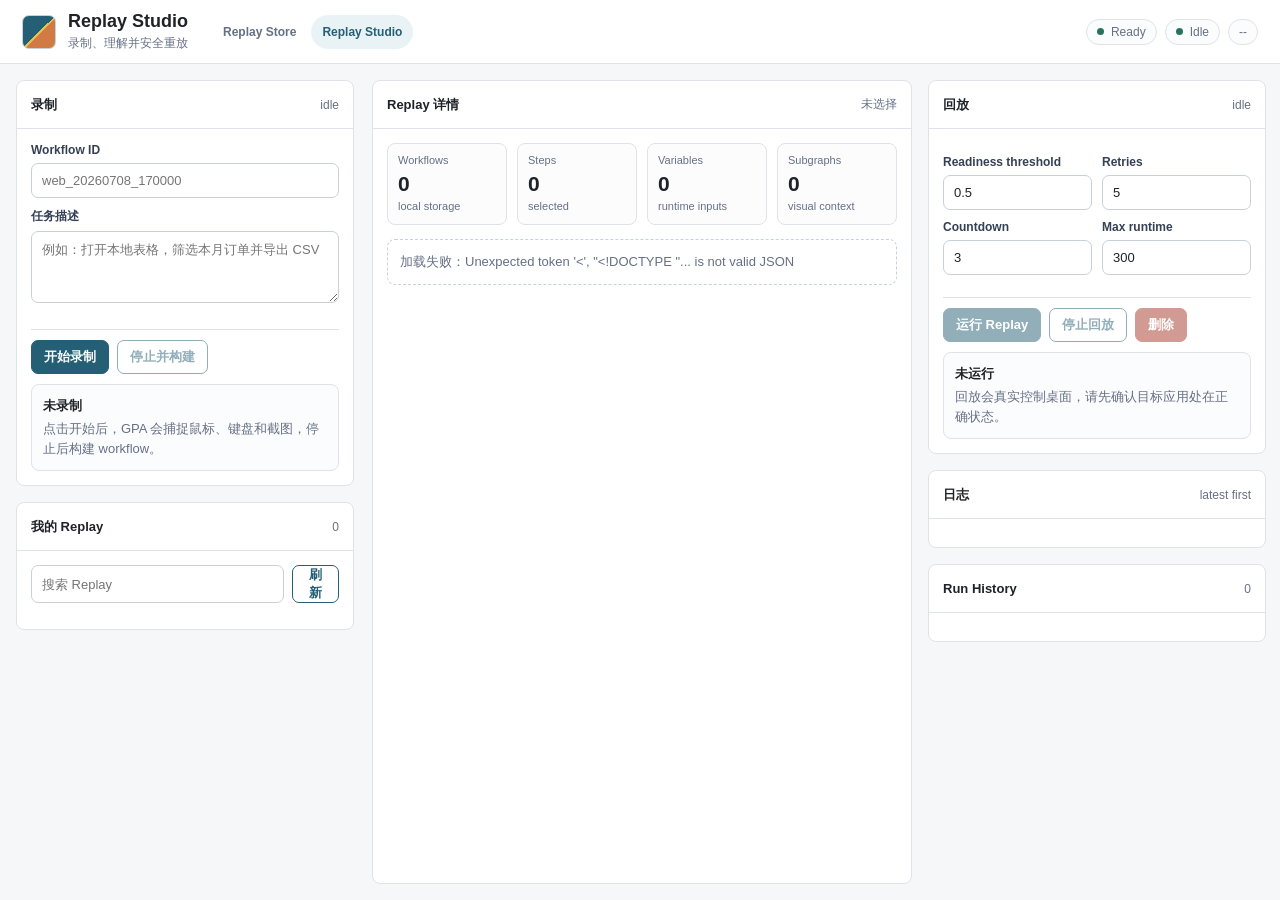
==== demo_web/index.html @ 22084530 "Build Replay Store platform" ====
<!DOCTYPE html>
<html lang="zh-CN">
<head>
<meta charset="UTF-8">
<meta name="viewport" content="width=device-width, initial-scale=1.0">
<title>GPA Console</title>
<style>
  :root {
    --bg: #f6f7f9;
    --panel: #fff;
    --line: #dfe3e8;
    --line-strong: #c8d0d9;
    --text: #1f2328;
    --muted: #667085;
    --accent: #255f75;
    --accent-soft: #e9f3f6;
    --green: #27745a;
    --orange: #a65f1a;
    --red: #a53a2a;
  }
  * { box-sizing: border-box; }
  body {
    margin: 0;
    height: 100vh;
    overflow: hidden;
    color: var(--text);
    background: var(--bg);
    font-family: -apple-system, BlinkMacSystemFont, "Segoe UI", sans-serif;
  }
  header {
    height: 64px;
    display: flex;
    align-items: center;
    justify-content: space-between;
    padding: 0 22px;
    background: var(--panel);
    border-bottom: 1px solid var(--line);
  }
  .header-left { display: flex; align-items: center; gap: 24px; min-width: 0; }
  .brand { display: flex; align-items: center; gap: 12px; min-width: 0; color: inherit; text-decoration: none; }
  .mark {
    width: 34px;
    height: 34px;
    border: 1px solid var(--line-strong);
    border-radius: 7px;
    background:
      linear-gradient(135deg, var(--accent) 0 50%, transparent 50%),
      linear-gradient(135deg, transparent 54%, #d17a44 54%),
      #e8c14c;
    flex: 0 0 auto;
  }
  h1 { margin: 0; font-size: 18px; line-height: 1.2; }
  .sub { margin-top: 2px; color: var(--muted); font-size: 12px; }
  .topbar { display: flex; align-items: center; gap: 8px; color: var(--muted); font-size: 12px; }
  .product-nav { display: flex; align-items: center; gap: 4px; }
  .product-nav a {
    min-height: 34px;
    display: inline-flex;
    align-items: center;
    padding: 0 11px;
    border-radius: 999px;
    color: var(--muted);
    text-decoration: none;
    font-size: 12px;
    font-weight: 800;
  }
  .product-nav a.active { color: var(--accent); background: var(--accent-soft); }
  .product-nav a:hover { color: var(--text); }
  .chip {
    display: inline-flex;
    align-items: center;
    height: 26px;
    padding: 0 10px;
    border: 1px solid var(--line);
    border-radius: 999px;
    background: #fbfcfd;
    white-space: nowrap;
  }
  .dot { width: 7px; height: 7px; border-radius: 99px; margin-right: 7px; background: var(--green); }
  .dot.recording { background: var(--red); }
  .dot.running { background: var(--orange); }

  main {
    display: grid;
    grid-template-columns: 340px minmax(540px, 1fr) 340px;
    gap: 16px;
    padding: 16px;
    height: calc(100vh - 64px);
    overflow: hidden;
    min-height: 0;
    align-items: stretch;
  }
  .panel {
    min-width: 0;
    min-height: 0;
    overflow: visible;
    background: var(--panel);
    border: 1px solid var(--line);
    border-radius: 8px;
  }
  .panel > .body {
    min-height: 0;
  }
  .detail-panel {
    display: flex;
    flex-direction: column;
    min-height: 0;
    overflow: hidden;
  }
  .detail-panel > .body {
    min-height: 0;
    overflow: auto;
    padding-bottom: 28px;
  }
  .panel-head {
    height: 48px;
    display: flex;
    align-items: center;
    justify-content: space-between;
    padding: 0 14px;
    border-bottom: 1px solid var(--line);
  }
  .panel-title { font-size: 13px; font-weight: 800; }
  .hint { color: var(--muted); font-size: 12px; }
  .body { padding: 14px; }
  .stack {
    display: flex;
    flex-direction: column;
    gap: 16px;
    height: 100%;
    min-height: 0;
    overflow: auto;
    padding-right: 2px;
    padding-bottom: 16px;
  }
  .stack > .panel {
    flex: 0 0 auto;
  }

  .metrics {
    display: grid;
    grid-template-columns: repeat(4, minmax(0, 1fr));
    gap: 10px;
    margin-bottom: 14px;
  }
  .metric {
    border: 1px solid var(--line);
    border-radius: 8px;
    background: #fcfcfd;
    padding: 10px;
    min-height: 74px;
  }
  .metric span { display: block; color: var(--muted); font-size: 11px; margin-bottom: 6px; }
  .metric strong { display: block; font-size: 21px; }
  .metric small { color: var(--muted); font-size: 11px; }

  .toolbar { display: flex; gap: 8px; margin-bottom: 12px; }
  input, textarea, select {
    width: 100%;
    border: 1px solid var(--line-strong);
    border-radius: 7px;
    padding: 9px 10px;
    color: var(--text);
    background: #fff;
    font: inherit;
    font-size: 13px;
    outline: none;
  }
  textarea { min-height: 72px; resize: vertical; line-height: 1.45; }
  input:focus, textarea:focus, select:focus { border-color: var(--accent); box-shadow: 0 0 0 3px rgba(37, 95, 117, .12); }
  label { display: block; margin: 0 0 6px; color: #344054; font-size: 12px; font-weight: 750; }
  .field { margin-bottom: 10px; }
  .grid2 { display: grid; grid-template-columns: 1fr 1fr; gap: 10px; }
  button {
    min-height: 34px;
    border: 1px solid var(--accent);
    border-radius: 7px;
    padding: 0 12px;
    background: var(--accent);
    color: #fff;
    font: inherit;
    font-size: 13px;
    font-weight: 750;
    cursor: pointer;
  }
  button.secondary { background: #fff; color: var(--accent); }
  button.danger { background: var(--red); border-color: var(--red); }
  button:disabled { opacity: .5; cursor: not-allowed; }
  .button-link {
    min-height: 34px;
    display: inline-flex;
    align-items: center;
    justify-content: center;
    border: 1px solid var(--accent);
    border-radius: 7px;
    padding: 0 12px;
    background: #fff;
    color: var(--accent);
    text-decoration: none;
    font-size: 13px;
    font-weight: 750;
  }
  .button-row { display: flex; gap: 8px; flex-wrap: wrap; }
  .action-row {
    margin-top: 12px;
    padding-top: 10px;
    border-top: 1px solid var(--line);
    background: transparent;
  }

  .workflow-list { display: grid; gap: 9px; max-height: 430px; overflow: auto; padding-right: 2px; }
  .workflow-card {
    text-align: left;
    width: 100%;
    border: 1px solid var(--line);
    border-radius: 8px;
    background: #fbfcfd;
    color: var(--text);
    padding: 11px;
    cursor: pointer;
  }
  .workflow-card.active { border-color: var(--accent); background: var(--accent-soft); }
  .workflow-card strong { display: block; font-size: 13px; margin-bottom: 5px; }
  .workflow-card p { margin: 0; color: var(--muted); font-size: 12px; line-height: 1.45; }

  .section-title { display: flex; align-items: center; justify-content: space-between; margin: 4px 0 10px; }
  .section-title h2 { margin: 0; font-size: 18px; }
  .badge {
    display: inline-flex;
    align-items: center;
    min-height: 22px;
    padding: 0 8px;
    border-radius: 999px;
    border: 1px solid var(--line);
    color: var(--muted);
    background: #fff;
    font-size: 11px;
    font-weight: 800;
  }
  .badge.visual { color: var(--orange); border-color: #e8c9a8; background: #fff8ef; }
  .badge.ready { color: var(--green); border-color: #b8d8c9; background: #effaf4; }
  .badge.warn { color: var(--orange); border-color: #e8c9a8; background: #fff8ef; }
  .description { margin: 0 0 14px; color: var(--muted); font-size: 13px; line-height: 1.5; }

  .step-list { display: grid; gap: 8px; max-height: 410px; overflow: auto; padding-right: 2px; }
  .step {
    display: grid;
    grid-template-columns: 36px 86px 1fr auto;
    gap: 8px;
    align-items: start;
    border: 1px solid var(--line);
    border-radius: 8px;
    padding: 9px;
    background: #fcfcfd;
    font-size: 13px;
  }
  .num { color: var(--muted); font-variant-numeric: tabular-nums; }
  .type { font-weight: 800; color: var(--accent); }
  .value { color: var(--muted); font-family: ui-monospace, SFMono-Regular, Menlo, Consolas, monospace; font-size: 12px; margin-top: 3px; }
  .editor { display: grid; gap: 12px; }
  .editor-section {
    border: 1px solid var(--line);
    border-radius: 8px;
    background: #fcfcfd;
    padding: 12px;
  }
  .editor-section h3 { margin: 0 0 10px; font-size: 13px; }
  .edit-step {
    display: grid;
    grid-template-columns: 42px 92px minmax(0, 1fr) 74px 74px auto;
    gap: 8px;
    align-items: end;
    border: 1px solid var(--line);
    border-radius: 8px;
    background: #fff;
    padding: 9px;
    margin-bottom: 8px;
  }
  .edit-step textarea { min-height: 38px; }
  .edit-var {
    display: grid;
    grid-template-columns: minmax(100px, .8fr) minmax(130px, 1fr) minmax(130px, 1fr) auto;
    gap: 8px;
    align-items: end;
    margin-bottom: 8px;
  }
  .mini-label { color: var(--muted); font-size: 10px; font-weight: 800; margin-bottom: 4px; }
  .manifest-panel { border-radius: 12px; background: #f6faf9; }
  .manifest-grid { display: grid; grid-template-columns: repeat(2, minmax(0, 1fr)); gap: 10px; margin-top: 12px; }
  .manifest-fact { padding: 10px; border-radius: 9px; background: #fff; border: 1px solid var(--line); }
  .manifest-fact span { display: block; color: var(--muted); font-size: 11px; margin-bottom: 5px; }
  .cap-row { display: flex; flex-wrap: wrap; gap: 6px; margin-top: 10px; }

  .var-list { display: grid; gap: 10px; margin-bottom: 12px; max-height: 300px; overflow: auto; padding-right: 2px; }
  .var-help { color: var(--muted); font-size: 11px; margin-top: 4px; line-height: 1.35; }
  .empty { color: var(--muted); font-size: 13px; line-height: 1.5; padding: 12px; border: 1px dashed var(--line-strong); border-radius: 8px; }
  .status-box {
    border: 1px solid var(--line);
    border-radius: 8px;
    background: #fbfcfd;
    padding: 11px;
    font-size: 13px;
    line-height: 1.55;
  }
  .status-box strong { display: block; margin-bottom: 3px; }
  .status-box span { color: var(--muted); }
  .dependency-box {
    display: none;
    margin-bottom: 10px;
    border: 1px solid #e8c9a8;
    border-left: 4px solid var(--orange);
    border-radius: 8px;
    background: #fff8ef;
    padding: 10px;
    color: #6f3f10;
    font-size: 12px;
    line-height: 1.45;
  }
  .dependency-box strong { display: block; margin-bottom: 4px; color: #4f2f10; }
  .feedback {
    margin-bottom: 10px;
    border: 1px solid #b8d8c9;
    border-left: 4px solid var(--green);
    border-radius: 8px;
    background: #effaf4;
    padding: 9px 10px;
    color: #1e6049;
    font-size: 12px;
    line-height: 1.45;
  }
  .feedback.warn { border-color: #e8c9a8; border-left-color: var(--orange); background: #fff8ef; color: #6f3f10; }
  .feedback.error { border-color: #e4afa7; border-left-color: var(--red); background: #fff4f2; color: var(--red); }
  .permission-box {
    display: grid;
    gap: 6px;
    margin-bottom: 10px;
  }
  .permission-row {
    display: flex;
    align-items: center;
    justify-content: space-between;
    gap: 8px;
    border: 1px solid var(--line);
    border-radius: 8px;
    background: #fbfcfd;
    padding: 8px 9px;
    color: var(--muted);
    font-size: 12px;
  }
  .permission-row strong { color: var(--text); }
  .permission-row.blocked { border-color: #e4afa7; background: #fff4f2; color: var(--red); }
  .permission-row.unknown { border-color: #e8c9a8; background: #fff8ef; color: var(--orange); }
  .log-list { display: grid; gap: 8px; max-height: calc(100vh - 210px); overflow: auto; padding-right: 2px; }
  .log-item {
    border: 1px solid var(--line);
    border-left: 4px solid var(--accent);
    border-radius: 8px;
    padding: 9px;
    background: #fbfcfd;
    font-size: 12px;
    line-height: 1.45;
  }
  .log-item.error { border-left-color: var(--red); }
  .log-item.warn { border-left-color: var(--orange); }
  .log-item time { color: var(--muted); display: block; margin-bottom: 3px; }
  .run-list { display: grid; gap: 8px; max-height: 260px; overflow: auto; padding-right: 2px; }
  .run-item {
    border: 1px solid var(--line);
    border-radius: 8px;
    background: #fbfcfd;
    padding: 9px;
    font-size: 12px;
    line-height: 1.45;
  }
  .run-item strong { display: block; margin-bottom: 3px; }
  .run-steps { color: var(--muted); margin-top: 5px; }

  @media (max-width: 1160px) {
    body { overflow: hidden; }
    main {
      grid-template-columns: 1fr;
      height: calc(100vh - 64px);
      overflow: auto;
      scroll-padding-bottom: 96px;
    }
    .stack {
      height: auto;
      max-height: none;
      overflow: visible;
    }
    .panel {
      overflow: visible;
    }
    .detail-panel {
      max-height: calc(100vh - 96px);
      overflow: hidden;
    }
    .detail-panel > .body {
      overflow: auto;
    }
    .workflow-list, .step-list, .log-list, .var-list { max-height: none; }
  }
  @media (max-width: 680px) {
    header { height: auto; align-items: flex-start; flex-direction: column; padding: 14px; }
    .header-left { width: 100%; align-items: flex-start; flex-direction: column; gap: 10px; }
    .product-nav { width: 100%; }
    .product-nav a { flex: 1; justify-content: center; }
    main { height: calc(100vh - 91px); padding: 10px; }
    .topbar { width: 100%; flex-wrap: wrap; }
    .button-row button { flex: 1 1 132px; }
    .metrics, .grid2 { grid-template-columns: 1fr; }
    .step { grid-template-columns: 32px 74px 1fr; }
    .step .badge { grid-column: 3; justify-self: start; }
    .edit-step, .edit-var { grid-template-columns: 1fr; }
  }
</style>
</head>
<body>
<header>
  <div class="header-left">
    <a class="brand" href="/" aria-label="GPA 我的回放首页">
      <div class="mark" aria-hidden="true"></div>
      <div>
        <h1>Replay Studio</h1>
        <div class="sub">录制、理解并安全重放</div>
      </div>
    </a>
    <nav class="product-nav" aria-label="产品导航">
      <a href="/store">Replay Store</a>
      <a class="active" href="/">Replay Studio</a>
    </nav>
  </div>
  <div class="topbar">
    <span class="chip"><span class="dot" id="recordDot"></span><span id="recordChip">Ready</span></span>
    <span class="chip"><span class="dot" id="runDot"></span><span id="runChip">Idle</span></span>
    <span class="chip" id="serverTime">--</span>
  </div>
</header>

<main>
  <aside class="stack">
    <section class="panel">
      <div class="panel-head">
        <div class="panel-title">录制</div>
        <div class="hint" id="recordHint">idle</div>
      </div>
      <div class="body">
        <div class="field">
          <label for="recordWorkflowId">Workflow ID</label>
          <input id="recordWorkflowId" placeholder="web_20260708_170000">
        </div>
        <div class="field">
          <label for="recordTaskDescription">任务描述</label>
          <textarea id="recordTaskDescription" placeholder="例如：打开本地表格，筛选本月订单并导出 CSV"></textarea>
        </div>
        <div id="dependencyStatus" class="dependency-box"></div>
        <div id="permissionStatus" class="permission-box"></div>
        <div class="button-row action-row">
          <button id="startRecord">开始录制</button>
          <button id="stopRecord" class="secondary" disabled>停止并构建</button>
        </div>
        <div style="height:10px"></div>
        <div class="status-box" id="recordStatus">
          <strong>未录制</strong>
          <span>点击开始后，GPA 会捕捉鼠标、键盘和截图，停止后构建 workflow。</span>
        </div>
      </div>
    </section>

    <section class="panel">
      <div class="panel-head">
        <div class="panel-title">我的 Replay</div>
        <div class="hint" id="workflowCount">0</div>
      </div>
      <div class="body">
        <div class="toolbar">
          <input id="search" placeholder="搜索 Replay">
          <button class="secondary" id="refresh">刷新</button>
        </div>
        <div id="workflowList" class="workflow-list"></div>
      </div>
    </section>

  </aside>

  <section class="panel detail-panel">
    <div class="panel-head">
      <div class="panel-title" id="detailTitle">Replay 详情</div>
      <div class="hint" id="selectedId">未选择</div>
    </div>
    <div class="body">
      <div class="metrics" id="detailMetrics">
        <div class="metric"><span>Workflows</span><strong id="metricWorkflows">0</strong><small>local storage</small></div>
        <div class="metric"><span>Steps</span><strong id="metricSteps">0</strong><small>selected</small></div>
        <div class="metric"><span>Variables</span><strong id="metricVars">0</strong><small>runtime inputs</small></div>
        <div class="metric"><span>Subgraphs</span><strong id="metricSubgraphs">0</strong><small>visual context</small></div>
      </div>
      <div id="detail"></div>
    </div>
  </section>

  <aside class="stack">
    <section class="panel">
      <div class="panel-head">
        <div class="panel-title">回放</div>
        <div class="hint" id="runHint">idle</div>
      </div>
      <div class="body">
        <div id="variables" class="var-list"></div>
        <div class="grid2">
          <div class="field">
            <label for="threshold">Readiness threshold</label>
            <input id="threshold" value="0.5">
          </div>
          <div class="field">
            <label for="retries">Retries</label>
            <input id="retries" value="5">
          </div>
        </div>
        <div class="grid2">
          <div class="field">
            <label for="countdown">Countdown</label>
            <input id="countdown" value="3">
          </div>
          <div class="field">
            <label for="maxRuntime">Max runtime</label>
            <input id="maxRuntime" value="300">
          </div>
        </div>
        <div class="button-row action-row">
          <button id="runWorkflow" disabled>运行 Replay</button>
          <button id="stopReplay" class="secondary" disabled>停止回放</button>
          <button id="deleteWorkflow" class="danger" disabled>删除</button>
        </div>
        <div style="height:10px"></div>
        <div class="status-box" id="runStatus">
          <strong>未运行</strong>
          <span>回放会真实控制桌面，请先确认目标应用处在正确状态。</span>
        </div>
      </div>
    </section>

    <section class="panel">
      <div class="panel-head">
        <div class="panel-title">日志</div>
        <div class="hint">latest first</div>
      </div>
      <div class="body">
        <div id="logs" class="log-list"></div>
      </div>
    </section>

    <section class="panel">
      <div class="panel-head">
        <div class="panel-title">Run History</div>
        <div class="hint" id="runHistoryCount">0</div>
      </div>
      <div class="body">
        <div id="runHistory" class="run-list"></div>
      </div>
    </section>
  </aside>
</main>

<script>
let status = null;
let workflows = [];
let runHistories = [];
let selected = null;
let selectedMode = 'workflow';
let selectedDetail = null;
let selectedReplay = null;
let selectedReplayError = '';
let recordFeedback = null;
let runFeedback = null;
let selectionVersion = 0;
const API_BASE = window.location.protocol === 'file:' ? 'http://127.0.0.1:8765' : '';
const REQUESTED_WORKFLOW_ID = new URLSearchParams(window.location.search).get('workflow_id') || '';
let deepLinkApplied = false;
const HEARTBEAT_INTERVAL_MS = 1000;
const ACTIVE_STATUS_POLL_MS = 1000;
const IDLE_STATUS_POLL_MS = 3000;
const CLIENT_ID = (() => {
  try {
    const key = 'gpa_console_client_id';
    const existing = localStorage.getItem(key);
    if (existing) return existing;
    const id = globalThis.crypto?.randomUUID?.() || `client_${Date.now()}_${Math.random().toString(16).slice(2)}`;
    localStorage.setItem(key, id);
    return id;
  } catch {
    return `client_${Date.now()}_${Math.random().toString(16).slice(2)}`;
  }
})();
let heartbeatTimer = null;
let heartbeatInFlight = false;
let statusPollTimer = null;
let workflowRenderToken = '';
let runHistoryRenderToken = '';
let lastRunPollToken = '';
let disconnectSent = false;

const els = {
  list: document.getElementById('workflowList'),
  count: document.getElementById('workflowCount'),
  search: document.getElementById('search'),
  refresh: document.getElementById('refresh'),
  detail: document.getElementById('detail'),
  detailTitle: document.getElementById('detailTitle'),
  detailMetrics: document.getElementById('detailMetrics'),
  vars: document.getElementById('variables'),
  startRecord: document.getElementById('startRecord'),
  stopRecord: document.getElementById('stopRecord'),
  recordWorkflowId: document.getElementById('recordWorkflowId'),
  recordTaskDescription: document.getElementById('recordTaskDescription'),
  recordStatus: document.getElementById('recordStatus'),
  recordHint: document.getElementById('recordHint'),
  recordDot: document.getElementById('recordDot'),
  recordChip: document.getElementById('recordChip'),
  runWorkflow: document.getElementById('runWorkflow'),
  deleteWorkflow: document.getElementById('deleteWorkflow'),
  threshold: document.getElementById('threshold'),
  retries: document.getElementById('retries'),
  runStatus: document.getElementById('runStatus'),
  runHint: document.getElementById('runHint'),
  runDot: document.getElementById('runDot'),
  runChip: document.getElementById('runChip'),
  logs: document.getElementById('logs'),
  runHistory: document.getElementById('runHistory'),
  runHistoryCount: document.getElementById('runHistoryCount'),
  serverTime: document.getElementById('serverTime'),
  selectedId: document.getElementById('selectedId'),
  metricWorkflows: document.getElementById('metricWorkflows'),
  metricSteps: document.getElementById('metricSteps'),
  metricVars: document.getElementById('metricVars'),
  metricSubgraphs: document.getElementById('metricSubgraphs'),
  dependencyStatus: document.getElementById('dependencyStatus'),
  permissionStatus: document.getElementById('permissionStatus'),
  countdown: document.getElementById('countdown'),
  maxRuntime: document.getElementById('maxRuntime'),
  stopReplay: document.getElementById('stopReplay'),
};

function escapeHtml(value) {
  return String(value ?? '').replace(/[&<>"']/g, ch => ({
    '&': '&amp;', '<': '&lt;', '>': '&gt;', '"': '&quot;', "'": '&#39;',
  }[ch]));
}

async function getJson(url, options) {
  const response = await fetch(`${API_BASE}${url}`, options);
  const data = await response.json();
  if (!response.ok || data.ok === false) throw new Error(data.error || response.statusText);
  return data;
}

async function postJson(url, payload = {}) {
  return getJson(url, {
    method: 'POST',
    headers: { 'Content-Type': 'application/json' },
    body: JSON.stringify(payload),
  });
}

async function sendHeartbeat() {
  if (heartbeatInFlight) return;
  heartbeatInFlight = true;
  try {
    disconnectSent = false;
    await postJson('/api/client/heartbeat', { client_id: CLIENT_ID });
  } catch {
    // Status polling renders server/API failures; heartbeat is a safety lease.
  } finally {
    heartbeatInFlight = false;
  }
}

function postBeacon(path, payload = {}) {
  const body = JSON.stringify({ client_id: CLIENT_ID, ...payload });
  const url = `${API_BASE}${path}`;
  if (navigator.sendBeacon) {
    const blob = new Blob([body], { type: 'text/plain;charset=UTF-8' });
    if (navigator.sendBeacon(url, blob)) return;
  }
  fetch(url, {
    method: 'POST',
    headers: { 'Content-Type': 'text/plain;charset=UTF-8' },
    body,
    keepalive: true,
  }).catch(() => {});
}

function startClientHeartbeat() {
  if (heartbeatTimer) clearInterval(heartbeatTimer);
  sendHeartbeat();
  heartbeatTimer = setInterval(sendHeartbeat, HEARTBEAT_INTERVAL_MS);
}

function sendClientDisconnect() {
  if (disconnectSent) return;
  disconnectSent = true;
  if (heartbeatTimer) clearInterval(heartbeatTimer);
  postBeacon('/api/client/disconnect');
}

async function loadStatus() {
  status = await getJson('/api/status');
  els.serverTime.textContent = status.server_time;
  els.metricWorkflows.textContent = status.workflow_count;
  renderRuntimeStatus();
  renderDependencyStatus();
  renderPermissionStatus();
  renderLogs();
}

function showRecordFeedback(message, kind = '') {
  recordFeedback = { message, kind };
  const klass = kind ? ` ${kind}` : '';
  els.recordStatus.innerHTML = `<div class="feedback${klass}">${escapeHtml(message)}</div>`;
}

function showRunFeedback(message, kind = '') {
  runFeedback = { message, kind };
  const klass = kind ? ` ${kind}` : '';
  els.runStatus.innerHTML = `<div class="feedback${klass}">${escapeHtml(message)}</div>`;
}

async function loadWorkflows() {
  await loadStatus();
  const data = await getJson('/api/workflows');
  workflows = data.workflows;
  renderWorkflowList();
  const requested = !deepLinkApplied && REQUESTED_WORKFLOW_ID
    ? workflows.find(item => item.id === REQUESTED_WORKFLOW_ID)
    : null;
  if (!deepLinkApplied) deepLinkApplied = true;
  if (requested) {
    await selectWorkflow(requested.id);
  } else if (!selected && status.preview) {
    await selectPreview();
  } else if (!selected && workflows.length) {
    await selectWorkflow(workflows[0].id);
  } else if (selectedMode === 'workflow' && selected && !workflows.some(item => item.id === selected)) {
    selected = null;
    selectedDetail = null;
    renderEmptyDetail();
  }
  await loadRunHistory();
}

function renderRuntimeStatus() {
  const rec = status.recording;
  const run = status.run;
  const health = status.health || { groups: {} };
  const recordReady = health.groups?.record?.ready !== false;
  const replayReady = health.groups?.replay?.ready !== false;
  const desktopAutomationEnabled = health.desktop_automation?.enabled === true;
  const clientConnected = status.client?.connected !== false;
  const workflowRunnable = selectedDetail?.quality?.runnable !== false;
  const localWorkflowSelected = selectedMode === 'workflow' && Boolean(selectedDetail?.id);
  const permissions = health.permissions?.items || {};
  const recordPermissionReady = !['screen_recording', 'input_monitoring'].some(key => permissions[key]?.ready === false);
  const replayPermissionReady = !['accessibility', 'screen_recording'].some(key => permissions[key]?.ready === false);
  els.startRecord.disabled = rec.active || !recordReady || !recordPermissionReady || !desktopAutomationEnabled;
  els.stopRecord.disabled = !rec.active;
  els.recordDot.classList.toggle('recording', rec.active);
  els.recordChip.textContent = rec.active ? 'Recording' : 'Ready';
  els.recordHint.textContent = rec.active ? `${rec.status} · ${rec.event_count} events` : rec.status;
  const recordBusyMessages = {
    starting: '正在启动录制...',
    stopping: '正在停止录制...',
    building: '正在调用大模型过滤、合并并保存预览...',
  };
  els.stopRecord.textContent = rec.status === 'stopping' || rec.status === 'building' ? '处理中...' : '停止并预览';
  if (rec.active) {
    if (recordBusyMessages[rec.status]) {
      els.recordStatus.innerHTML = `<div class="feedback warn">${escapeHtml(recordBusyMessages[rec.status])}<br>ID: ${escapeHtml(rec.workflow_id)} · Events: ${escapeHtml(rec.event_count)}</div>`;
    } else {
      recordFeedback = null;
      els.recordStatus.innerHTML = `<strong>正在录制</strong><span>ID: ${escapeHtml(rec.workflow_id)}<br>Goal: ${escapeHtml(rec.task_description || '未填写')}<br>Started: ${escapeHtml(rec.started_at)}<br>Events: ${escapeHtml(rec.event_count)}</span>`;
    }
  } else if (recordFeedback) {
    const klass = recordFeedback.kind ? ` ${recordFeedback.kind}` : '';
    els.recordStatus.innerHTML = `<div class="feedback${klass}">${escapeHtml(recordFeedback.message)}</div>`;
  } else {
    els.recordStatus.innerHTML = `<strong>${rec.status === 'failed' ? '录制失败' : '未录制'}</strong><span>${escapeHtml(rec.error || '点击开始后，GPA 会捕捉鼠标、键盘和截图，停止后进入结果预览。')}</span>`;
  }

  els.runDot.classList.toggle('running', run.active);
  els.runChip.textContent = run.active ? run.status : 'Idle';
  els.runHint.textContent = run.active ? run.workflow_id : run.status;
  els.runWorkflow.disabled = !localWorkflowSelected || run.active || !replayReady || !replayPermissionReady || !clientConnected || !desktopAutomationEnabled || !workflowRunnable;
  els.stopReplay.disabled = !run.active;
  els.deleteWorkflow.disabled = !localWorkflowSelected || rec.active || run.active;
  const current = run.current_step
    ? `<br>Step ${escapeHtml(run.current_step.number)}/${escapeHtml(run.total_steps)} · ${escapeHtml(run.current_step.action_type)}${run.current_step.agent_decision ? `<br>Agent: ${escapeHtml(run.current_step.agent_decision.action_type)} · ${escapeHtml(run.current_step.agent_decision.reason || '')}` : ''}`
    : '';
  const countdown = run.status === 'countdown' ? `<br>Starting in ${escapeHtml(run.countdown_remaining)}s` : '';
  if (run.active) {
    runFeedback = null;
    els.runStatus.innerHTML = `<strong>${escapeHtml(run.status)}</strong><span>ID: ${escapeHtml(run.workflow_id)}<br>Elapsed: ${escapeHtml(run.elapsed_seconds)}s / ${escapeHtml(run.max_runtime_seconds)}s${countdown}${current}</span>`;
  } else if (runFeedback && run.success == null) {
    const klass = runFeedback.kind ? ` ${runFeedback.kind}` : '';
    els.runStatus.innerHTML = `<div class="feedback${klass}">${escapeHtml(runFeedback.message)}</div>`;
  } else {
    const clientNote = clientConnected ? '' : '<br>控制台连接未建立，回放已锁定。';
    const automationNote = desktopAutomationEnabled ? '' : '<br>桌面自动化已禁用，录制和回放被锁定。';
    const qualityNote = workflowRunnable ? '' : '<br>Workflow 有阻塞项，回放已锁定。';
    els.runStatus.innerHTML = `<strong>${run.success === false ? statusLabel(run.status) : run.success === true ? '上次运行成功' : '未运行'}</strong><span>Steps: ${escapeHtml(run.steps_run)} · Failed: ${escapeHtml(run.steps_failed)}${run.error ? `<br>${escapeHtml(run.error)}` : ''}${clientNote}${automationNote}${qualityNote}</span>`;
  }
}

function statusLabel(value) {
  return {
    failed: '上次运行失败',
    cancelled: '上次运行已停止',
    timed_out: '上次运行超时',
    panic_stopped: '上次运行已紧急停止',
    client_disconnected: '控制台断开，回放已停止',
  }[value] || '未运行';
}

function renderDependencyStatus() {
  const groups = Object.entries(status?.health?.groups || {}).filter(([, item]) => !item.ready);
  const automation = status?.health?.desktop_automation;
  const rows = groups.map(([name, item]) => {
    const missing = (item.missing || []).map(dep => dep.package).join(', ');
    return `<div><strong>${escapeHtml(name)}</strong>${escapeHtml(missing)}</div>`;
  });
  if (automation && automation.enabled === false) {
    rows.unshift(`<div><strong>Desktop Automation Locked</strong>${escapeHtml(automation.message || '')}</div>`);
  }
  els.dependencyStatus.style.display = rows.length ? 'block' : 'none';
  els.dependencyStatus.innerHTML = rows.join('');
}

function renderPermissionStatus() {
  const items = status?.health?.permissions?.items || {};
  els.permissionStatus.innerHTML = ['accessibility', 'screen_recording', 'input_monitoring'].map(key => {
    const item = items[key];
    if (!item) return '';
    const klass = item.status === 'blocked' ? 'blocked' : item.status === 'unknown' ? 'unknown' : '';
    const text = item.status === 'ready' ? 'ready' : item.status;
    return `<div class="permission-row ${klass}" title="${escapeHtml(item.message || '')}">
      <strong>${escapeHtml(item.label)}</strong><span>${escapeHtml(text)}</span>
    </div>`;
  }).join('');
}

function renderLogs() {
  els.logs.innerHTML = (status.logs || []).map(item => `
    <div class="log-item ${escapeHtml(item.level)}">
      <time>${escapeHtml(item.time)} · ${escapeHtml(item.level)}</time>
      ${escapeHtml(item.message)}
    </div>
  `).join('') || '<div class="empty">暂无日志。</div>';
}

function workflowListToken() {
  return JSON.stringify({
    query: els.search.value.trim().toLowerCase(),
    selected,
    selectedMode,
    preview: status?.preview
      ? {
        id: status.preview.preview_id,
        title: status.preview.workflow?.title,
        name: status.preview.workflow?.name,
        steps: status.preview.workflow?.steps?.length,
      }
      : null,
    workflows: workflows.map(item => ({
      id: item.id,
      name: item.name,
      title: item.title,
      description: item.description,
      task_description: item.task_description,
      steps: item.steps,
    })),
  });
}

function renderWorkflowList() {
  const token = workflowListToken();
  if (token === workflowRenderToken) return;
  workflowRenderToken = token;
  const q = els.search.value.trim().toLowerCase();
  const previewCard = status?.preview ? `
    <button class="workflow-card ${selectedMode === 'preview' ? 'active' : ''}" data-preview="1">
      <strong>Recording Preview</strong>
      <p>${escapeHtml(status.preview.workflow.title || status.preview.workflow.name)} · ${escapeHtml(status.preview.workflow.steps.length)} steps</p>
      <p>未保存，确认后才会进入 workflow 列表。</p>
    </button>
  ` : '';
  const filtered = workflows.filter(item => (
    item.id + ' ' + item.name + ' ' + item.title + ' ' + item.description + ' ' + (item.task_description || '')
  ).toLowerCase().includes(q));
  els.count.textContent = String(filtered.length + (status?.preview ? 1 : 0));
  els.list.innerHTML = previewCard + (filtered.map(item => `
    <button class="workflow-card ${selectedMode === 'workflow' && selected === item.id ? 'active' : ''}" data-id="${escapeHtml(item.id)}">
      <strong>${escapeHtml(item.title || item.name)}</strong>
      <p>${escapeHtml(item.id)} · ${escapeHtml(item.steps)} steps</p>
      <p>${escapeHtml(item.description || 'No description')}</p>
    </button>
  `).join('') || (!previewCard ? '<div class="empty">没有匹配的 workflow。</div>' : ''));
  els.list.querySelectorAll('[data-id]').forEach(card => {
    card.addEventListener('click', () => selectWorkflow(card.dataset.id));
  });
  const preview = els.list.querySelector('[data-preview]');
  if (preview) preview.addEventListener('click', () => selectPreview());
}

async function selectWorkflow(id) {
  const requestVersion = ++selectionVersion;
  selectedMode = 'workflow';
  selected = id;
  els.detailTitle.textContent = 'Replay 详情';
  els.detailMetrics.style.display = 'grid';
  renderWorkflowList();
  els.selectedId.textContent = id;
  els.detail.innerHTML = '<div class="empty">正在加载 workflow...</div>';
  let data;
  let replayData = null;
  let replayError = '';
  try {
    data = await getJson(`/api/workflows/${encodeURIComponent(id)}`);
    try {
      replayData = await getJson(`/api/replays/${encodeURIComponent(id)}`);
    } catch (error) {
      replayError = error.message;
    }
  } catch (error) {
    if (requestVersion !== selectionVersion || selectedMode !== 'workflow' || selected !== id) return;
    throw error;
  }
  if (requestVersion !== selectionVersion || selectedMode !== 'workflow' || selected !== id) return;
  selectedDetail = data.workflow;
  selectedReplay = replayData?.replay || null;
  selectedReplayError = replayError;
  renderDetail();
  renderVariables();
  renderRuntimeStatus();
  await loadRunHistory();
}

async function selectPreview() {
  const requestVersion = ++selectionVersion;
  const data = await getJson('/api/preview');
  if (requestVersion !== selectionVersion) return;
  if (!data.preview) return;
  selectedMode = 'preview';
  selected = '__preview__';
  selectedDetail = data.preview.workflow;
  selectedReplay = null;
  selectedReplayError = '';
  els.detailTitle.textContent = 'Replay 详情';
  els.detailMetrics.style.display = 'grid';
  els.selectedId.textContent = `preview:${data.preview.preview_id.slice(0, 8)}`;
  renderWorkflowList();
  renderDetail();
  renderVariables();
  renderRuntimeStatus();
  await loadRunHistory();
}

function renderEmptyDetail() {
  els.detailTitle.textContent = 'Replay 详情';
  els.detailMetrics.style.display = 'grid';
  els.selectedId.textContent = '未选择';
  els.metricSteps.textContent = '0';
  els.metricVars.textContent = '0';
  els.metricSubgraphs.textContent = '0';
  els.detail.innerHTML = '<div class="empty">选择一个 Replay 查看意图与步骤，或停止录制进入预览。</div>';
  els.vars.innerHTML = '<div class="empty">未选择 Replay。</div>';
  renderRunHistory();
}

function renderQualityPanel(quality) {
  if (!quality || !quality.issue_count) return '';
  const klass = quality.status === 'blocking' ? 'error' : quality.status === 'warn' ? 'warn' : '';
  const title = quality.status === 'blocking'
    ? 'Workflow 有阻塞项'
    : quality.status === 'warn'
      ? 'Workflow 有风险项'
      : 'Workflow 可优化';
  const issues = (quality.issues || []).slice(0, 8).map(item =>
    `<div>${escapeHtml(item.severity)} · ${escapeHtml(item.message)}</div>`
  ).join('');
  return `
    <div class="editor-section">
      <div class="feedback ${klass}">
        <strong>${escapeHtml(title)}</strong>
        <div>${issues}</div>
      </div>
    </div>
  `;
}

function renderReplayManifest(replay) {
  if (!replay) return selectedReplayError
    ? `<div class="editor-section"><div class="feedback error"><strong>Replay manifest 加载失败</strong><div>${escapeHtml(selectedReplayError)}</div></div></div>`
    : '';
  const intent = replay.intent || {};
  const capabilities = (intent.capabilities || []).map(item => `<span class="badge ready">${escapeHtml(item)}</span>`).join('');
  const permissions = (intent.permissions || []).map(item => `<span class="badge warn">${escapeHtml(item)}</span>`).join('');
  return `
    <div class="editor-section manifest-panel">
      <div class="section-title">
        <div><div class="mini-label">Replay plugin</div><h3>意图与可移植性</h3></div>
        <span class="badge ${intent.irreversible ? 'warn' : 'ready'}">${intent.irreversible ? '需安全确认' : '可预检'}</span>
      </div>
      <p>${escapeHtml(intent.summary || '尚未解析意图')}</p>
      <div class="manifest-grid">
        <div class="manifest-fact"><span>应用</span><strong>${escapeHtml((intent.apps || []).join(' · ') || '通用')}</strong></div>
        <div class="manifest-fact"><span>变量</span><strong>${escapeHtml((intent.variables || []).join(' · ') || '无')}</strong></div>
        <div class="manifest-fact"><span>Schema</span><strong>${escapeHtml(replay.schema)}</strong></div>
        <div class="manifest-fact"><span>Digest</span><strong>${escapeHtml((replay.digest || '').slice(0, 22))}…</strong></div>
      </div>
      <div class="cap-row">${capabilities}${permissions}</div>
      <div class="grid2" style="margin-top:12px">
        <div class="field"><label for="planPlatform">兼容性目标</label><select id="planPlatform"><option value="darwin">macOS</option><option value="windows">Windows</option><option value="linux">Linux</option></select></div>
        <div class="field"><label>隔离 Space</label><button class="secondary" id="planReplay">创建预检计划</button></div>
      </div>
      <div id="planResult" aria-live="polite"></div>
    </div>
  `;
}

function renderDetail() {
  const wf = selectedDetail;
  els.metricSteps.textContent = wf.steps.length;
  els.metricVars.textContent = wf.variables.length;
  els.metricSubgraphs.textContent = wf.subgraph_count;
  const vars = wf.variables.map((item, index) => `
    <div class="edit-var" data-var-index="${index}">
      <div><div class="mini-label">Name</div><input data-var-field="name" value="${escapeHtml(item.name)}"></div>
      <div><div class="mini-label">Default</div><input data-var-field="default_value" value="${escapeHtml(item.default_value || '')}"></div>
      <div><div class="mini-label">Description</div><input data-var-field="description" value="${escapeHtml(item.description || '')}"></div>
      <button class="secondary" data-remove-var="${index}">删除</button>
    </div>
  `).join('');
  const steps = wf.steps.map((step, index) => {
    const coords = step.click_coordinates || ['', ''];
    return `
      <div class="edit-step" data-step-id="${escapeHtml(step.id)}">
        <div><div class="mini-label">#</div><input data-step-field="number" value="${escapeHtml(index + 1)}" disabled></div>
        <div><div class="mini-label">Type</div><input data-step-field="action_type" value="${escapeHtml(step.action_type)}"></div>
        <div><div class="mini-label">Action</div><textarea data-step-field="action">${escapeHtml(step.action)}</textarea></div>
        <div><div class="mini-label">X</div><input data-step-field="x" value="${escapeHtml(coords[0])}"></div>
        <div><div class="mini-label">Y</div><input data-step-field="y" value="${escapeHtml(coords[1])}"></div>
        <button class="secondary" data-remove-step="${escapeHtml(step.id)}">删除</button>
        <div style="grid-column: 1 / -1">
          <div class="grid2">
            <div>
              <div class="mini-label">Value / Typed text / Hotkey</div>
              <textarea data-step-field="value">${escapeHtml(step.value || '')}</textarea>
            </div>
            <div>
              <div class="mini-label">Target App</div>
              <input data-step-field="active_app_name" value="${escapeHtml(step.active_app_name || '')}" placeholder="Google Chrome / REDcity">
            </div>
          </div>
          <input type="hidden" data-step-field="pause_duration" value="${escapeHtml(step.pause_duration || 0)}">
        </div>
      </div>
    `;
  }).join('');
  els.detail.innerHTML = `
    <div class="editor">
      <div class="section-title">
        <h2>${selectedMode === 'preview' ? 'Recording Preview' : 'Replay Editor'}</h2>
        <span class="badge ${selectedMode === 'preview' ? 'warn' : 'ready'}">${selectedMode === 'preview' ? 'preview' : 'saved'}</span>
      </div>
      ${renderQualityPanel(wf.quality)}
      ${renderReplayManifest(selectedReplay)}
      <div class="editor-section">
        <h3>Metadata</h3>
        <div class="grid2">
          <div class="field"><label>Name</label><input id="wfName" value="${escapeHtml(wf.name)}"></div>
          <div class="field"><label>Title</label><input id="wfTitle" value="${escapeHtml(wf.title)}"></div>
        </div>
        <div class="field"><label>Description</label><textarea id="wfDesc">${escapeHtml(wf.description || '')}</textarea></div>
        <div class="field"><label>Task Goal</label><textarea id="wfTask">${escapeHtml(wf.task_description || '')}</textarea></div>
      </div>
      <div class="editor-section">
        <div class="section-title"><h3>Variables</h3><button class="secondary" id="addVariable">新增变量</button></div>
        <div id="variableEditor">${vars || '<div class="empty">没有变量。</div>'}</div>
      </div>
      <div class="editor-section">
        <h3>Steps</h3>
        <div id="stepEditor">${steps || '<div class="empty">没有步骤。</div>'}</div>
      </div>
      <div class="button-row action-row">
        <button id="saveWorkflow">${selectedMode === 'preview' ? '保存为 Workflow' : '保存修改'}</button>
        <button class="secondary" id="reloadWorkflow">${selectedMode === 'preview' ? '重新载入预览' : '重新载入'}</button>
        ${selectedMode === 'workflow' ? `<a class="button-link" href="/store?publish=${encodeURIComponent(wf.id)}">发布到 Replay Store</a>` : ''}
        ${selectedMode === 'preview' ? '<button class="danger" id="discardPreview">放弃预览</button>' : ''}
      </div>
    </div>
  `;
  bindEditorEvents();
}

function bindEditorEvents() {
  document.getElementById('saveWorkflow')?.addEventListener('click', () => saveCurrentWorkflow().catch(alert));
  document.getElementById('reloadWorkflow')?.addEventListener('click', () => {
    if (selectedMode === 'preview') selectPreview().catch(alert);
    else if (selected) selectWorkflow(selected).catch(alert);
  });
  document.getElementById('discardPreview')?.addEventListener('click', () => discardPreview().catch(alert));
  document.getElementById('planReplay')?.addEventListener('click', () => planReplay().catch(error => showPlanError(error.message)));
  document.getElementById('addVariable')?.addEventListener('click', () => {
    selectedDetail.variables.push({ name: 'new_variable', default_value: '', description: '' });
    renderDetail();
  });
  els.detail.querySelectorAll('[data-remove-var]').forEach(btn => {
    btn.addEventListener('click', () => {
      selectedDetail.variables.splice(Number(btn.dataset.removeVar), 1);
      renderDetail();
    });
  });
  els.detail.querySelectorAll('[data-remove-step]').forEach(btn => {
    btn.addEventListener('click', () => {
      selectedDetail.steps = selectedDetail.steps.filter(step => step.id !== btn.dataset.removeStep);
      renderDetail();
    });
  });
}

function showPlanError(message) {
  const target = document.getElementById('planResult');
  if (target) target.innerHTML = `<div class="feedback error">${escapeHtml(message)}</div>`;
}

async function planReplay(platform = document.getElementById('planPlatform')?.value || '') {
  if (!selectedDetail || selectedMode !== 'workflow') throw new Error('请先选择一个已保存的 Replay。');
  const replayId = selectedDetail.id;
  const data = await postJson(`/api/replays/${encodeURIComponent(replayId)}/plan`, platform ? { platform } : {});
  if (selectedDetail?.id !== replayId) throw new Error('选择已变化，预检结果已丢弃。');
  const report = data.plan.compatibility;
  const target = document.getElementById('planResult');
  if (target) target.innerHTML = `
    <div class="feedback ${report.runnable ? '' : 'error'}">
      <strong>${escapeHtml(report.status)} · ${escapeHtml(report.supported_steps)}/${escapeHtml(report.total_steps)} steps</strong>
      <div>Space: ${escapeHtml(data.plan.space_id)}</div>
      ${(report.warnings || []).map(item => `<div>${escapeHtml(item)}</div>`).join('')}
      ${(report.missing_capabilities || []).map(item => `<div>缺少：${escapeHtml(item)}</div>`).join('')}
    </div>`;
  return data.plan;
}

function collectEditorPayload() {
  const variables = [...els.detail.querySelectorAll('.edit-var')].map(row => ({
    name: row.querySelector('[data-var-field="name"]').value.trim(),
    default_value: row.querySelector('[data-var-field="default_value"]').value,
    description: row.querySelector('[data-var-field="description"]').value,
  })).filter(item => item.name);
  const existingSteps = new Map((selectedDetail?.steps || []).map(step => [step.id, step]));
  const steps = [...els.detail.querySelectorAll('.edit-step')].map(row => {
    const x = row.querySelector('[data-step-field="x"]').value.trim();
    const y = row.querySelector('[data-step-field="y"]').value.trim();
    const existing = existingSteps.get(row.dataset.stepId) || {};
    return {
      id: row.dataset.stepId,
      action_type: row.querySelector('[data-step-field="action_type"]').value.trim(),
      action: row.querySelector('[data-step-field="action"]').value,
      value: row.querySelector('[data-step-field="value"]').value,
      pause_duration: row.querySelector('[data-step-field="pause_duration"]').value,
      active_app_name: row.querySelector('[data-step-field="active_app_name"]').value,
      click_coordinates: x && y ? [Number(x), Number(y)] : null,
      metadata: existing.metadata || {},
    };
  });
  return {
    id: selectedDetail.id,
    name: document.getElementById('wfName').value.trim(),
    title: document.getElementById('wfTitle').value.trim(),
    description: document.getElementById('wfDesc').value,
    task_description: document.getElementById('wfTask').value,
    variables,
    steps,
  };
}

async function saveCurrentWorkflow() {
  const workflow = collectEditorPayload();
  const saveButton = document.getElementById('saveWorkflow');
  if (saveButton) {
    saveButton.disabled = true;
    saveButton.textContent = selectedMode === 'preview' ? '正在保存...' : '正在更新...';
  }
  showRecordFeedback(selectedMode === 'preview' ? '正在保存 workflow...' : '正在保存修改...', 'warn');
  if (selectedMode === 'preview') {
    const result = await postJson('/api/preview/save', { workflow });
    selectedMode = 'workflow';
    selected = result.workflow_id;
    selectedDetail = result.workflow;
    await loadWorkflows();
    await selectWorkflow(result.workflow_id);
    showRecordFeedback(`预览已保存为 workflow：${result.workflow_id}`);
  } else {
    const result = await postJson(`/api/workflows/${encodeURIComponent(selectedDetail.id)}/update`, { workflow });
    selectedDetail = result.workflow;
    await loadWorkflows();
    await selectWorkflow(result.workflow.id);
    showRecordFeedback(`Workflow 已保存：${result.workflow.id}`);
  }
}

async function discardPreview() {
  await postJson('/api/preview/discard');
  selectedMode = 'workflow';
  selected = null;
  selectedDetail = null;
  await loadWorkflows();
}

function renderVariables() {
  if (!selectedDetail || selectedMode !== 'workflow') {
    els.vars.innerHTML = '<div class="empty">保存 workflow 后可配置回放变量。</div>';
    return;
  }
  els.vars.innerHTML = selectedDetail.variables.map(item => `
    <div>
      <label for="var-${escapeHtml(item.name)}">${escapeHtml(item.name)}</label>
      <textarea id="var-${escapeHtml(item.name)}" data-var="${escapeHtml(item.name)}">${escapeHtml(item.default_value || '')}</textarea>
      ${item.description ? `<div class="var-help">${escapeHtml(item.description)}</div>` : ''}
    </div>
  `).join('') || '<div class="empty">这个 workflow 没有变量。</div>';
}

function runtimeVariables() {
  const variables = {};
  els.vars.querySelectorAll('[data-var]').forEach(input => {
    variables[input.dataset.var] = input.value;
  });
  return variables;
}

async function loadRunHistory() {
  const query = selectedMode === 'workflow' && selected ? `?workflow_id=${encodeURIComponent(selected)}` : '';
  const data = await getJson(`/api/runs${query}`);
  runHistories = data.runs;
  renderRunHistory();
}

function renderRunHistory() {
  const token = JSON.stringify({
    selected,
    selectedMode,
    runs: runHistories,
  });
  if (token === runHistoryRenderToken) return;
  runHistoryRenderToken = token;
  els.runHistoryCount.textContent = String(runHistories.length);
  els.runHistory.innerHTML = runHistories.map(item => {
    const steps = (item.steps || []).slice(0, 4).map(step =>
      `#${escapeHtml(step.step_number)} ${escapeHtml(step.state)} · ${escapeHtml(step.duration_seconds || 0)}s${step.retries ? ` · retry:${escapeHtml(step.retries)}` : ''}${step.localization?.method ? ` · ${escapeHtml(step.localization.method)}` : ''}${step.agent_decision ? ` · agent:${escapeHtml(step.agent_decision.action_type || '')}` : ''}${step.error ? ` · ${escapeHtml(step.error)}` : ''}`
    ).join('<br>');
    return `
      <div class="run-item">
        <strong>${escapeHtml(item.status || 'run')} · ${escapeHtml(item.workflow_id)}</strong>
        <div>${escapeHtml(item.finished_at || item.started_at || '')} · ${escapeHtml(item.steps_run)} steps · ${escapeHtml(item.elapsed_seconds || 0)}s</div>
        ${item.error ? `<div class="run-steps">${escapeHtml(item.error)}</div>` : ''}
        ${steps ? `<div class="run-steps">${steps}</div>` : ''}
      </div>
    `;
  }).join('') || '<div class="empty">暂无 run history。</div>';
}

async function startRecording() {
  const workflowId = els.recordWorkflowId.value.trim();
  const taskDescription = els.recordTaskDescription.value.trim();
  els.startRecord.disabled = true;
  showRecordFeedback('正在启动录制...', 'warn');
  await postJson('/api/record/start', { workflow_id: workflowId, task_description: taskDescription });
  await loadStatus();
}

async function stopRecording() {
  const workflowId = els.recordWorkflowId.value.trim();
  const taskDescription = els.recordTaskDescription.value.trim();
  els.stopRecord.disabled = true;
  els.stopRecord.textContent = '正在构建预览...';
  showRecordFeedback('正在停止录制并调用大模型构建结果预览，请稍等。', 'warn');
  const result = await postJson('/api/record/stop', { workflow_id: workflowId, task_description: taskDescription, build: true, preview: true });
  await loadStatus();
  renderWorkflowList();
  if (result.preview_id) await selectPreview();
  if (result.preview_id) {
    const stepCount = selectedDetail?.steps?.length ?? 0;
    showRecordFeedback(`构建结果预览已就绪：${stepCount} 个步骤。确认无误后点击“保存为 Workflow”。`);
  } else if (result.built === false) {
    showRecordFeedback(result.warning || '录制已停止，但没有生成预览。', 'warn');
  }
  if (result.warning) alert(result.warning);
}

async function runWorkflow() {
  if (!selectedDetail || selectedMode !== 'workflow') return;
  const workflowId = selectedDetail.id;
  const runSelectionVersion = selectionVersion;
  els.runWorkflow.disabled = true;
  showRunFeedback('正在创建本机 Space 并执行兼容性预检。', 'warn');
  const plan = await planReplay('');
  if (!plan.compatibility.runnable) {
    throw new Error(`Replay 与本机不兼容：${(plan.compatibility.missing_capabilities || []).join(', ')}`);
  }
  showRunFeedback('预检通过，正在启动回放；倒计时结束后会真实控制桌面。', 'warn');
  const arm = await postJson('/api/run/arm', { workflow_id: workflowId });
  if (runSelectionVersion !== selectionVersion || selectedMode !== 'workflow' || selectedDetail?.id !== workflowId) {
    throw new Error('选择已变化，已取消本次回放启动。');
  }
  await postJson(`/api/workflows/${encodeURIComponent(workflowId)}/run`, {
    arm_token: arm.arm_token,
    space_id: plan.space_id,
    variables: runtimeVariables(),
    threshold: els.threshold.value,
    retries: els.retries.value,
    countdown_seconds: els.countdown.value,
    max_runtime_seconds: els.maxRuntime.value,
  });
  await loadStatus();
}

async function stopReplay() {
  els.stopReplay.disabled = true;
  showRunFeedback('正在紧急停止回放，后续桌面动作会被拦截。', 'warn');
  await postJson('/api/run/panic');
  await loadStatus();
}

async function deleteWorkflow() {
  if (!selectedDetail || selectedMode !== 'workflow') return;
  const title = selectedDetail.title || selectedDetail.id;
  if (!window.confirm(`删除 workflow「${title}」？`)) return;
  await postJson(`/api/workflows/${encodeURIComponent(selectedDetail.id)}/delete`);
  selected = null;
  selectedDetail = null;
  await loadWorkflows();
}

els.search.addEventListener('input', renderWorkflowList);
els.refresh.addEventListener('click', loadWorkflows);
els.startRecord.addEventListener('click', () => startRecording().catch(error => {
  showRecordFeedback(error.message, 'error');
  loadStatus().catch(() => {});
}));
els.stopRecord.addEventListener('click', () => stopRecording().catch(error => {
  showRecordFeedback(error.message, 'error');
  loadStatus().catch(() => {});
}));
els.runWorkflow.addEventListener('click', () => runWorkflow().catch(error => {
  showRunFeedback(error.message, 'error');
  loadStatus().catch(() => {});
}));
els.stopReplay.addEventListener('click', () => stopReplay().catch(error => {
  showRunFeedback(error.message, 'error');
  loadStatus().catch(() => {});
}));
els.deleteWorkflow.addEventListener('click', () => deleteWorkflow().catch(alert));

window.addEventListener('pagehide', sendClientDisconnect);
window.addEventListener('beforeunload', sendClientDisconnect);
window.addEventListener('pageshow', () => {
  disconnectSent = false;
  startClientHeartbeat();
  startStatusPolling();
});

function runPollToken() {
  const run = status?.run || {};
  return JSON.stringify({
    id: run.run_id,
    workflow_id: run.workflow_id,
    status: run.status,
    active: run.active,
    finished_at: run.finished_at,
    success: run.success,
    steps_run: run.steps_run,
    steps_failed: run.steps_failed,
    error: run.error,
  });
}

function statusPollDelay() {
  return status?.recording?.active || status?.run?.active ? ACTIVE_STATUS_POLL_MS : IDLE_STATUS_POLL_MS;
}

function startStatusPolling() {
  if (statusPollTimer) clearTimeout(statusPollTimer);
  const tick = async () => {
    try {
      await loadStatus();
      renderWorkflowList();
      const token = runPollToken();
      if (status?.run && !status.run.active && token !== lastRunPollToken) {
        await loadRunHistory();
      }
      lastRunPollToken = token;
    } catch {
      // Keep the UI lease alive; visible errors are rendered by explicit actions.
    } finally {
      statusPollTimer = setTimeout(tick, statusPollDelay());
    }
  };
  statusPollTimer = setTimeout(tick, statusPollDelay());
}

startClientHeartbeat();
loadWorkflows().catch(error => {
  if (!selectedDetail) {
    els.detail.innerHTML = `<div class="empty">加载失败：${escapeHtml(error.message || error)}</div>`;
  }
});
startStatusPolling();
</script>
</body>
</html>
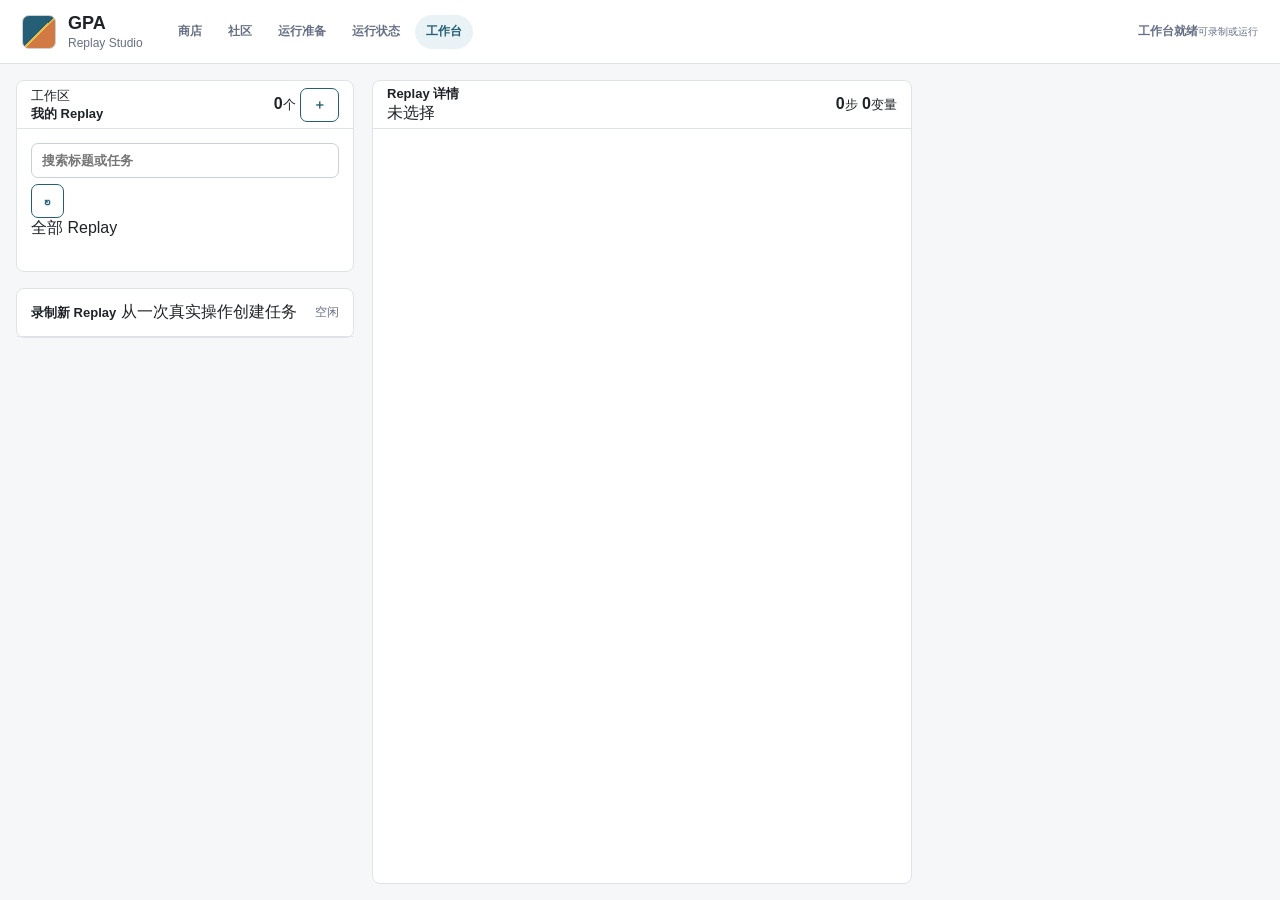
==== commit 88fb43b1: "Prepare GPA public technical preview" ====
--- a/demo_web/index.html
+++ b/demo_web/index.html
@@ -3,7 +3,7 @@
 <head>
 <meta charset="UTF-8">
 <meta name="viewport" content="width=device-width, initial-scale=1.0">
-<title>GPA Console</title>
+<title>GPA · 工作台</title>
 <style>
   :root {
     --bg: #f6f7f9;
@@ -170,6 +170,19 @@
   input:focus, textarea:focus, select:focus { border-color: var(--accent); box-shadow: 0 0 0 3px rgba(37, 95, 117, .12); }
   label { display: block; margin: 0 0 6px; color: #344054; font-size: 12px; font-weight: 750; }
   .field { margin-bottom: 10px; }
+  .capture-option {
+    display: flex; align-items: flex-start; gap: 10px; padding: 10px 11px;
+    margin: 2px 0 12px; border: 1px solid var(--line); border-radius: 8px;
+    background: #f8fafb; color: var(--text); font-size: 12px; line-height: 1.45;
+  }
+  .capture-option input { width: 16px; height: 16px; margin: 1px 0 0; flex: 0 0 auto; }
+  .capture-option strong { display: block; font-size: 12px; }
+  .capture-option span { display: block; color: var(--muted); }
+  .evidence-grid { display: grid; grid-template-columns: repeat(3, minmax(0, 1fr)); gap: 10px; }
+  .evidence-card { border: 1px solid var(--line); border-radius: 8px; padding: 11px; background: #f9fafb; }
+  .evidence-card span { display: block; color: var(--muted); font-size: 11px; margin-bottom: 5px; }
+  .evidence-card strong { font-size: 13px; line-height: 1.4; }
+  .recording-player { width: 100%; max-height: 360px; margin-top: 12px; border-radius: 9px; background: #101418; }
   .grid2 { display: grid; grid-template-columns: 1fr 1fr; gap: 10px; }
   button {
     min-height: 34px;
@@ -414,6 +427,9 @@
     .edit-step, .edit-var { grid-template-columns: 1fr; }
   }
 </style>
+<link rel="stylesheet" href="/assets/product.css">
+<script src="/assets/environment.js"></script>
+<script src="/assets/product.js" defer></script>
 </head>
 <body>
 <header>
@@ -421,148 +437,203 @@
     <a class="brand" href="/" aria-label="GPA 我的回放首页">
       <div class="mark" aria-hidden="true"></div>
       <div>
-        <h1>Replay Studio</h1>
-        <div class="sub">录制、理解并安全重放</div>
+        <h1>GPA</h1>
+        <div class="sub">Replay Studio</div>
       </div>
     </a>
     <nav class="product-nav" aria-label="产品导航">
-      <a href="/store">Replay Store</a>
-      <a class="active" href="/">Replay Studio</a>
+      <a href="/store" data-icon="store">商店</a>
+      <a href="/community" data-icon="community">社区</a>
+      <a href="/setup" data-icon="setup">运行准备</a>
+      <a href="/control" data-icon="control">运行状态</a>
+      <a class="active" href="/" data-icon="studio" aria-current="page">工作台</a>
     </nav>
   </div>
   <div class="topbar">
-    <span class="chip"><span class="dot" id="recordDot"></span><span id="recordChip">Ready</span></span>
-    <span class="chip"><span class="dot" id="runDot"></span><span id="runChip">Idle</span></span>
-    <span class="chip" id="serverTime">--</span>
+    <span class="workspace-status" id="workspaceStatus" data-state="ready" role="status" aria-live="polite">
+      <span class="workspace-status-mark" aria-hidden="true"><i></i></span>
+      <span class="workspace-status-copy"><strong id="workspaceStatusTitle">工作台就绪</strong><small id="workspaceStatusMeta">可录制或运行</small></span>
+    </span>
   </div>
 </header>
 
-<main>
+<main class="studio-layout">
   <aside class="stack">
-    <section class="panel">
+    <section class="panel replay-library-panel">
       <div class="panel-head">
-        <div class="panel-title">录制</div>
-        <div class="hint" id="recordHint">idle</div>
+        <div class="replay-library-heading"><small>工作区</small><div class="panel-title">我的 Replay</div></div>
+        <div class="replay-library-head-actions">
+          <span class="replay-library-count"><strong id="workflowCount">0</strong><small>个</small></span>
+          <button type="button" class="secondary library-new-action" id="openRecorder" aria-label="录制新 Replay" title="录制新 Replay">＋</button>
+        </div>
       </div>
       <div class="body">
-        <div class="field">
-          <label for="recordWorkflowId">Workflow ID</label>
-          <input id="recordWorkflowId" placeholder="web_20260708_170000">
+        <div class="library-command-bar">
+          <label class="library-search" for="search"><span aria-hidden="true"></span><input id="search" type="search" placeholder="搜索标题或任务" autocomplete="off"><button type="button" class="secondary" id="clearWorkflowSearch" aria-label="清除搜索" title="清除搜索" hidden>×</button></label>
+          <button type="button" class="secondary library-refresh" id="refresh" aria-label="刷新 Replay 列表" title="刷新 Replay 列表"><span aria-hidden="true">↻</span></button>
         </div>
-        <div class="field">
-          <label for="recordTaskDescription">任务描述</label>
-          <textarea id="recordTaskDescription" placeholder="例如：打开本地表格，筛选本月订单并导出 CSV"></textarea>
-        </div>
-        <div id="dependencyStatus" class="dependency-box"></div>
-        <div id="permissionStatus" class="permission-box"></div>
-        <div class="button-row action-row">
-          <button id="startRecord">开始录制</button>
-          <button id="stopRecord" class="secondary" disabled>停止并构建</button>
-        </div>
-        <div style="height:10px"></div>
-        <div class="status-box" id="recordStatus">
-          <strong>未录制</strong>
-          <span>点击开始后，GPA 会捕捉鼠标、键盘和截图，停止后构建 workflow。</span>
+        <div class="library-result-status" id="workflowSearchStatus" aria-live="polite">全部 Replay</div>
+        <div id="workflowList" class="workflow-list is-loading" aria-busy="true" aria-label="Replay 列表">
+          <div class="skeleton-row" aria-hidden="true"><b></b><span></span><span></span></div>
+          <div class="skeleton-row" aria-hidden="true"><b></b><span></span><span></span></div>
+          <div class="skeleton-row" aria-hidden="true"><b></b><span></span><span></span></div>
         </div>
       </div>
     </section>
 
-    <section class="panel">
-      <div class="panel-head">
-        <div class="panel-title">我的 Replay</div>
-        <div class="hint" id="workflowCount">0</div>
+    <details class="panel recorder-panel" id="recorderPanel">
+      <summary class="panel-head">
+        <span>
+          <span class="panel-title">录制新 Replay</span>
+          <span class="recorder-summary-copy">从一次真实操作创建任务</span>
+        </span>
+        <span class="hint" id="recordHint">空闲</span>
+      </summary>
+      <div class="body recorder-body">
+        <div class="record-flow" aria-label="录制流程">
+          <span data-record-stage="prepare"><i>1</i><b>描述任务</b></span>
+          <span data-record-stage="record"><i>2</i><b>完成操作</b></span>
+          <span data-record-stage="build"><i>3</i><b>生成 Replay</b></span>
+        </div>
+        <label class="record-task-card" for="recordTaskDescription">
+          <span class="record-stage-mark" aria-hidden="true">1</span>
+          <span class="record-task-copy"><small>先告诉 GPA 最终要完成什么</small><strong>描述任务</strong></span>
+          <textarea id="recordTaskDescription" placeholder="例如：打开订单表，筛选本月数据并导出 CSV" aria-describedby="recordTaskHelp recordTaskError"></textarea>
+          <small id="recordTaskHelp" class="record-task-help">一句话即可。录制过程中只需正常完成一次任务。</small>
+          <span id="recordTaskError" class="record-field-error" hidden></span>
+        </label>
+        <label class="record-intent-card" for="recordNarration">
+          <span><small>可选</small><strong>补充判断与例外</strong><button type="button" class="secondary record-dictate" id="recordDictate">语音输入</button></span>
+          <textarea id="recordNarration" placeholder="例如：只处理已付款订单；没有数据时直接结束"></textarea>
+          <small>Agent 会用它识别条件、合并动作；只保存整理后的文字，不保存原始语音。</small>
+        </label>
+        <label class="record-success-card" for="recordSuccessCriterion">
+          <span><strong>完成标志</strong><small>推荐</small></span>
+          <input id="recordSuccessCriterion" placeholder="例如：页面出现“导出完成”或网址包含 /success">
+        </label>
+        <section class="record-capture-card" aria-labelledby="recordCaptureTitle">
+          <span class="record-stage-mark" aria-hidden="true">2</span>
+          <span class="record-capture-copy"><small>开始后选择一个应用窗口或浏览器标签页</small><strong id="recordCaptureTitle">完成一次真实操作</strong></span>
+          <label class="capture-option" for="captureScreenVideo">
+            <input id="captureScreenVideo" type="checkbox" checked>
+            <span><strong>保留录屏证据</strong><span>便于检查步骤和交接复现。</span></span>
+          </label>
+        </section>
+        <details class="recording-readiness" id="recordingReadiness">
+          <summary><span>录制条件</span><span id="recordingReadinessLabel">正在检查</span></summary>
+          <div class="recording-readiness-body">
+            <div id="dependencyStatus" class="dependency-box"></div>
+            <div id="permissionStatus" class="permission-box"></div>
+          </div>
+        </details>
+        <details class="record-advanced-options">
+          <summary><span>高级设置</span><span>通常无需填写</span></summary>
+          <div>
+            <label for="recordWorkflowId"><span>内部名称 <small>选填</small></span><input id="recordWorkflowId" placeholder="留空时自动生成" autocomplete="off"></label>
+          </div>
+        </details>
+        <div class="record-live-status" id="recordStatus" data-state="idle" aria-live="polite">
+          <span class="record-live-mark" aria-hidden="true">●</span>
+          <span><strong>准备录制</strong><small>开始后正常完成任务，结束时自动生成 Replay。</small></span>
+        </div>
+        <div class="record-action-bar">
+          <button id="startRecord"><span aria-hidden="true">●</span>开始录制</button>
+          <button id="stopRecord" class="secondary" disabled hidden><span aria-hidden="true">■</span>完成录制并生成</button>
+        </div>
       </div>
-      <div class="body">
-        <div class="toolbar">
-          <input id="search" placeholder="搜索 Replay">
-          <button class="secondary" id="refresh">刷新</button>
+    </details>
+
+  </aside>
+
+  <section class="panel detail-panel">
+    <div class="panel-head detail-product-head">
+      <div class="detail-heading-group">
+        <button class="mobile-library-back" id="mobileLibraryBack" type="button" aria-label="返回 Replay 列表" hidden>←</button>
+        <div class="detail-title-stack">
+          <div class="panel-title" id="detailTitle">Replay 详情</div>
+          <span class="detail-mode-label" id="selectedId" data-mode="neutral">未选择</span>
         </div>
-        <div id="workflowList" class="workflow-list"></div>
       </div>
-    </section>
-
-  </aside>
-
-  <section class="panel detail-panel">
-    <div class="panel-head">
-      <div class="panel-title" id="detailTitle">Replay 详情</div>
-      <div class="hint" id="selectedId">未选择</div>
+      <div class="detail-header-stats" aria-label="Replay 结构">
+        <span><strong id="metricSteps">0</strong><small>步</small></span>
+        <span><strong id="metricVars">0</strong><small>变量</small></span>
+      </div>
     </div>
     <div class="body">
-      <div class="metrics" id="detailMetrics">
-        <div class="metric"><span>Workflows</span><strong id="metricWorkflows">0</strong><small>local storage</small></div>
-        <div class="metric"><span>Steps</span><strong id="metricSteps">0</strong><small>selected</small></div>
-        <div class="metric"><span>Variables</span><strong id="metricVars">0</strong><small>runtime inputs</small></div>
-        <div class="metric"><span>Subgraphs</span><strong id="metricSubgraphs">0</strong><small>visual context</small></div>
+      <div id="detail" class="detail-loading" aria-busy="true">
+        <div class="skeleton-block" aria-hidden="true"><b></b><span></span><span></span><span></span></div>
       </div>
-      <div id="detail"></div>
     </div>
   </section>
 
-  <aside class="stack">
-    <section class="panel">
-      <div class="panel-head">
-        <div class="panel-title">回放</div>
-        <div class="hint" id="runHint">idle</div>
+</main>
+
+<dialog class="run-launch-dialog" id="runtimeConsole" aria-labelledby="runLaunchTitle">
+  <div class="run-launch-shell">
+    <div class="run-launch-head">
+      <div>
+        <span class="run-launch-kicker">准备运行</span>
+        <h2 id="runLaunchTitle">运行 Replay</h2>
+        <p id="runLaunchReplayTitle">选择一个 Replay 后检查本次输入。</p>
       </div>
-      <div class="body">
-        <div id="variables" class="var-list"></div>
-        <div class="grid2">
-          <div class="field">
-            <label for="threshold">Readiness threshold</label>
-            <input id="threshold" value="0.5">
+      <button class="run-launch-close" id="closeRuntimeConsole" type="button" aria-label="关闭运行面板">×</button>
+    </div>
+    <div class="run-launch-body">
+      <section class="run-launch-overview" aria-label="本次执行方式">
+        <span class="run-launch-mode-mark" id="runLaunchModeMark" aria-hidden="true">◎</span>
+        <div><small>执行方式</small><strong id="runLaunchMode">等待选择</strong><span id="runLaunchModeNote">选择 Replay 后显示运行范围和安全边界。</span></div>
+        <span class="run-launch-readiness" id="runLaunchReadiness">等待检查</span>
+      </section>
+      <div class="status-box run-launch-status" id="runStatus">
+        <strong>未运行</strong>
+        <span>选择 Replay 后即可检查本次运行设置。</span>
+      </div>
+      <section class="run-recovery-card" id="runRecovery" aria-live="polite" hidden></section>
+      <section class="run-launch-section">
+        <div class="run-launch-section-head">
+          <div><small>本次输入</small><strong>运行变量</strong></div>
+          <span id="runVariableCount">0 个</span>
+        </div>
+        <div id="variables" class="var-list run-variable-list"></div>
+      </section>
+      <details class="advanced-options run-launch-options">
+        <summary><span>高级运行设置</span><span>通常无需修改</span></summary>
+        <div class="run-launch-options-body">
+          <div class="grid2">
+            <div class="field"><label for="threshold">就绪阈值</label><input id="threshold" value="0.5" inputmode="decimal"></div>
+            <div class="field"><label for="retries">重试次数</label><input id="retries" value="5" inputmode="numeric"></div>
           </div>
-          <div class="field">
-            <label for="retries">Retries</label>
-            <input id="retries" value="5">
+          <div class="grid2">
+            <div class="field"><label for="countdown">开始倒计时</label><input id="countdown" value="3" inputmode="numeric"></div>
+            <div class="field"><label for="maxRuntime">最长运行时间</label><input id="maxRuntime" value="300" inputmode="numeric"></div>
           </div>
         </div>
-        <div class="grid2">
-          <div class="field">
-            <label for="countdown">Countdown</label>
-            <input id="countdown" value="3">
-          </div>
-          <div class="field">
-            <label for="maxRuntime">Max runtime</label>
-            <input id="maxRuntime" value="300">
-          </div>
-        </div>
-        <div class="button-row action-row">
-          <button id="runWorkflow" disabled>运行 Replay</button>
-          <button id="stopReplay" class="secondary" disabled>停止回放</button>
-          <button id="deleteWorkflow" class="danger" disabled>删除</button>
-        </div>
-        <div style="height:10px"></div>
-        <div class="status-box" id="runStatus">
-          <strong>未运行</strong>
-          <span>回放会真实控制桌面，请先确认目标应用处在正确状态。</span>
-        </div>
+      </details>
+      <div class="run-launch-diagnostics">
+        <details class="runtime-section run-history-section">
+          <summary><span>最近运行</span><span class="run-history-summary"><span id="runHistorySummary">暂无记录</span><b id="runHistoryCount">0</b></span></summary>
+          <div class="runtime-section-body run-history-body"><div id="runHistory" class="run-timeline"></div></div>
+        </details>
+        <details class="runtime-section run-log-section">
+          <summary><span>技术日志</span><span>排查时查看</span></summary>
+          <div class="runtime-section-body"><div id="logs" class="log-list"></div></div>
+        </details>
       </div>
-    </section>
-
-    <section class="panel">
-      <div class="panel-head">
-        <div class="panel-title">日志</div>
-        <div class="hint">latest first</div>
-      </div>
-      <div class="body">
-        <div id="logs" class="log-list"></div>
-      </div>
-    </section>
-
-    <section class="panel">
-      <div class="panel-head">
-        <div class="panel-title">Run History</div>
-        <div class="hint" id="runHistoryCount">0</div>
-      </div>
-      <div class="body">
-        <div id="runHistory" class="run-list"></div>
-      </div>
-    </section>
-  </aside>
-</main>
+    </div>
+    <div class="run-launch-footer">
+      <span class="run-launch-footer-note" id="runHint">空闲</span>
+      <button class="secondary" id="cancelRuntimeConsole" type="button">取消</button>
+      <button id="stopReplay" class="secondary" disabled hidden>停止回放</button>
+      <button id="runWorkflow" disabled>确认并运行</button>
+      <button id="deleteWorkflow" hidden disabled>删除</button>
+    </div>
+  </div>
+</dialog>
+<div class="product-toast" id="productToast" role="status" aria-live="polite" inert></div>
 
 <script>
+if ('scrollRestoration' in history) history.scrollRestoration = 'manual';
+window.addEventListener('pageshow', () => window.scrollTo(0, 0), { once: true });
 let status = null;
 let workflows = [];
 let runHistories = [];
@@ -571,11 +642,17 @@
 let selectedDetail = null;
 let selectedReplay = null;
 let selectedReplayError = '';
+let selectedPreviewMedia = null;
 let recordFeedback = null;
 let runFeedback = null;
 let selectionVersion = 0;
+let workflowListRequestVersion = 0;
+let statusRequestVersion = 0;
+let runHistoryRequestVersion = 0;
 const API_BASE = window.location.protocol === 'file:' ? 'http://127.0.0.1:8765' : '';
 const REQUESTED_WORKFLOW_ID = new URLSearchParams(window.location.search).get('workflow_id') || '';
+const REQUESTED_STEP_NUMBER = Math.max(0, Number.parseInt(new URLSearchParams(window.location.search).get('step') || '0', 10) || 0);
+const REQUESTED_RUN_ID = new URLSearchParams(window.location.search).get('run') || '';
 let deepLinkApplied = false;
 const HEARTBEAT_INTERVAL_MS = 1000;
 const ACTIVE_STATUS_POLL_MS = 1000;
@@ -595,45 +672,132 @@
 let heartbeatTimer = null;
 let heartbeatInFlight = false;
 let statusPollTimer = null;
+let statusPollGeneration = 0;
 let workflowRenderToken = '';
 let runHistoryRenderToken = '';
 let lastRunPollToken = '';
 let disconnectSent = false;
+let screenRecorder = null;
+let screenStream = null;
+let screenChunks = [];
+let screenRecordingDone = null;
+let screenCaptureMetadata = {};
+const mobileStudioMedia = window.matchMedia('(max-width: 960px)');
+let mobileStudioDetailOpen = false;
+let mobileStudioReturnScrollY = 0;
+let mobileStudioReturnId = '';
+const STEP_PAGE_SIZE = 12;
+const EDITOR_DRAFTS_KEY = 'gpa.editor-drafts.v1';
+const WORKSPACE_CONTEXT_KEY = 'gpa.workspace-context.v1';
+const EDITOR_DRAFT_MAX_AGE_MS = 14 * 24 * 60 * 60 * 1000;
+let stepBrowserPage = 0;
+let stepBrowserQuery = '';
+let stepBrowserType = '';
+let editorDirty = false;
+let editorDraftTimer = null;
+let editorBaseSignature = '';
+let pendingEditorDraft = null;
+let editorValidationId = 0;
+let requestedRunContextDismissed = false;
+let runLauncherAutoOpened = false;
+const actionPromises = new Map();
+
+function runExclusiveAction(scope, label, action) {
+  const current = actionPromises.get(scope);
+  if (current) {
+    if (current.label === label) return current.promise;
+    return Promise.reject(new Error(`${current.label}尚未完成，请稍候。`));
+  }
+  const promise = Promise.resolve().then(action).finally(() => {
+    if (actionPromises.get(scope)?.promise === promise) actionPromises.delete(scope);
+  });
+  actionPromises.set(scope, { label, promise });
+  return promise;
+}
+
+function readWorkspaceContext() {
+  try {
+    const value = JSON.parse(localStorage.getItem(WORKSPACE_CONTEXT_KEY) || '{}');
+    return value && typeof value.workflowId === 'string'
+      ? { workflowId: value.workflowId, stepPage: Math.max(0, Number(value.stepPage) || 0) }
+      : { workflowId: '', stepPage: 0 };
+  } catch {
+    return { workflowId: '', stepPage: 0 };
+  }
+}
+
+function rememberWorkspaceContext(workflowId = selected, stepPage = stepBrowserPage) {
+  if (!workflowId || workflowId === '__preview__') return;
+  try {
+    localStorage.setItem(WORKSPACE_CONTEXT_KEY, JSON.stringify({
+      workflowId,
+      stepPage: Math.max(0, Number(stepPage) || 0),
+    }));
+  } catch {
+    // Restoring the last view is a convenience and must never block the editor.
+  }
+}
+
+function forgetWorkspaceContext(workflowId = '') {
+  try {
+    const current = readWorkspaceContext();
+    if (!workflowId || current.workflowId === workflowId) localStorage.removeItem(WORKSPACE_CONTEXT_KEY);
+  } catch {
+    // Ignore unavailable browser storage.
+  }
+}
 
 const els = {
   list: document.getElementById('workflowList'),
   count: document.getElementById('workflowCount'),
   search: document.getElementById('search'),
+  clearWorkflowSearch: document.getElementById('clearWorkflowSearch'),
+  workflowSearchStatus: document.getElementById('workflowSearchStatus'),
   refresh: document.getElementById('refresh'),
+  openRecorder: document.getElementById('openRecorder'),
   detail: document.getElementById('detail'),
   detailTitle: document.getElementById('detailTitle'),
-  detailMetrics: document.getElementById('detailMetrics'),
   vars: document.getElementById('variables'),
   startRecord: document.getElementById('startRecord'),
   stopRecord: document.getElementById('stopRecord'),
   recordWorkflowId: document.getElementById('recordWorkflowId'),
   recordTaskDescription: document.getElementById('recordTaskDescription'),
+  recordNarration: document.getElementById('recordNarration'),
+  recordSuccessCriterion: document.getElementById('recordSuccessCriterion'),
+  recordDictate: document.getElementById('recordDictate'),
+  captureScreenVideo: document.getElementById('captureScreenVideo'),
+  recorderPanel: document.getElementById('recorderPanel'),
+  recordingReadiness: document.getElementById('recordingReadiness'),
+  recordingReadinessLabel: document.getElementById('recordingReadinessLabel'),
   recordStatus: document.getElementById('recordStatus'),
   recordHint: document.getElementById('recordHint'),
-  recordDot: document.getElementById('recordDot'),
-  recordChip: document.getElementById('recordChip'),
   runWorkflow: document.getElementById('runWorkflow'),
   deleteWorkflow: document.getElementById('deleteWorkflow'),
   threshold: document.getElementById('threshold'),
   retries: document.getElementById('retries'),
   runStatus: document.getElementById('runStatus'),
+  runRecovery: document.getElementById('runRecovery'),
   runHint: document.getElementById('runHint'),
-  runDot: document.getElementById('runDot'),
-  runChip: document.getElementById('runChip'),
+  workspaceStatus: document.getElementById('workspaceStatus'),
+  workspaceStatusTitle: document.getElementById('workspaceStatusTitle'),
+  workspaceStatusMeta: document.getElementById('workspaceStatusMeta'),
   logs: document.getElementById('logs'),
   runHistory: document.getElementById('runHistory'),
   runHistoryCount: document.getElementById('runHistoryCount'),
-  serverTime: document.getElementById('serverTime'),
+  runHistorySummary: document.getElementById('runHistorySummary'),
+  runtimeConsole: document.getElementById('runtimeConsole'),
+  closeRuntimeConsole: document.getElementById('closeRuntimeConsole'),
+  cancelRuntimeConsole: document.getElementById('cancelRuntimeConsole'),
+  runLaunchReplayTitle: document.getElementById('runLaunchReplayTitle'),
+  runLaunchMode: document.getElementById('runLaunchMode'),
+  runLaunchModeMark: document.getElementById('runLaunchModeMark'),
+  runLaunchModeNote: document.getElementById('runLaunchModeNote'),
+  runLaunchReadiness: document.getElementById('runLaunchReadiness'),
+  runVariableCount: document.getElementById('runVariableCount'),
   selectedId: document.getElementById('selectedId'),
-  metricWorkflows: document.getElementById('metricWorkflows'),
+  mobileLibraryBack: document.getElementById('mobileLibraryBack'),
   metricSteps: document.getElementById('metricSteps'),
   metricVars: document.getElementById('metricVars'),
-  metricSubgraphs: document.getElementById('metricSubgraphs'),
   dependencyStatus: document.getElementById('dependencyStatus'),
   permissionStatus: document.getElementById('permissionStatus'),
   countdown: document.getElementById('countdown'),
@@ -641,25 +805,532 @@
   stopReplay: document.getElementById('stopReplay'),
 };
 
+function setDetailHeaderMode(label, mode = 'neutral') {
+  els.selectedId.textContent = label;
+  els.selectedId.dataset.mode = mode;
+}
+
+function setDetailHeaderCounts(steps = '—', variables = '—') {
+  els.metricSteps.textContent = steps;
+  els.metricVars.textContent = variables;
+}
+
 function escapeHtml(value) {
   return String(value ?? '').replace(/[&<>"']/g, ch => ({
     '&': '&amp;', '<': '&lt;', '>': '&gt;', '"': '&quot;', "'": '&#39;',
   }[ch]));
 }
 
-async function getJson(url, options) {
-  const response = await fetch(`${API_BASE}${url}`, options);
-  const data = await response.json();
-  if (!response.ok || data.ok === false) throw new Error(data.error || response.statusText);
-  return data;
-}
-
-async function postJson(url, payload = {}) {
-  return getJson(url, {
-    method: 'POST',
-    headers: { 'Content-Type': 'application/json' },
-    body: JSON.stringify(payload),
-  });
+const ACTION_LABELS = {
+  open_url: '打开网页', assert_url: '核验网址', wait_for_text: '等待文本', assert_text: '核验文本',
+  assert_not_text: '确认文本未出现', set_clipboard: '保存结果', assert_clipboard: '核验结果',
+  click: '点击', double_click: '双击', type: '输入文字', hotkey: '快捷键', press: '按键',
+  drag: '拖动', scroll: '滚动', select: '选择', wait: '等待', screenshot: '截图',
+  skip: '跳过', stop: '停止运行',
+};
+
+const STEP_VALUE_REQUIRED_ACTIONS = new Set([
+  'open_url', 'assert_url', 'wait_for_text', 'assert_text', 'assert_not_text',
+  'assert_clipboard', 'type', 'hotkey', 'press', 'select',
+]);
+
+function actionLabel(value) {
+  return ACTION_LABELS[String(value || '').toLowerCase()] || String(value || '操作').replaceAll('_', ' ');
+}
+
+function stepActionUsesCoordinates(value) {
+  return /(^|_)(click|drag|move|cursor|tap)(_|$)/.test(String(value || '').toLowerCase());
+}
+
+function stepActionUsesValue(value) {
+  return !stepActionUsesCoordinates(value) && String(value || '').toLowerCase() !== 'screenshot';
+}
+
+function stepValueLabel(value) {
+  const type = String(value || '').toLowerCase();
+  if (type === 'open_url') return '网址';
+  if (type === 'assert_url') return '网址应包含';
+  if (type === 'hotkey' || type === 'press') return '快捷键 / 按键';
+  if (type === 'type') return '输入内容';
+  if (type.includes('clipboard')) return '剪贴板内容';
+  if (type.includes('text')) return '目标文本';
+  if (type === 'wait') return '等待秒数';
+  return '输入值';
+}
+
+function syncStepConditionalFields(row, actionType, { clearHidden = false } = {}) {
+  if (!row) return;
+  const coordinateFields = row.querySelector('.step-coordinate-fields');
+  const usesCoordinates = stepActionUsesCoordinates(actionType);
+  if (coordinateFields) {
+    if (clearHidden && !usesCoordinates && !coordinateFields.classList.contains('is-hidden')) {
+      coordinateFields.querySelector('[data-step-field="x"]').value = '';
+      coordinateFields.querySelector('[data-step-field="y"]').value = '';
+    }
+    coordinateFields.classList.toggle('is-hidden', !usesCoordinates);
+  }
+  const valueField = row.querySelector('.step-value-field');
+  const secondaryFields = row.querySelector('.step-secondary-fields');
+  const usesValue = stepActionUsesValue(actionType);
+  if (valueField && secondaryFields) {
+    if (clearHidden && !usesValue && !valueField.classList.contains('is-hidden')) {
+      valueField.querySelector('[data-step-field="value"]').value = '';
+    }
+    valueField.classList.toggle('is-hidden', !usesValue);
+    secondaryFields.classList.toggle('value-hidden', !usesValue);
+  }
+  const valueLabel = row.querySelector('.step-value-label');
+  if (valueLabel) valueLabel.textContent = stepValueLabel(actionType);
+}
+
+function setEditorDirty(dirty) {
+  editorDirty = Boolean(dirty);
+  document.body.classList.toggle('editor-has-unsaved', editorDirty);
+  const stateBadge = document.getElementById('editorSaveState');
+  if (stateBadge) {
+    stateBadge.textContent = editorDirty ? '未保存' : selectedMode === 'preview' ? '待保存' : '已保存';
+    stateBadge.classList.toggle('warn', editorDirty || selectedMode === 'preview');
+    stateBadge.classList.toggle('ready', !editorDirty && selectedMode !== 'preview');
+  }
+  syncReadinessDraftState();
+  syncEditorCommandDock();
+  syncWorkflowDraftIndicator();
+  if (editorDirty) scheduleEditorDraftPersist();
+  else if (editorDraftTimer) {
+    window.clearTimeout(editorDraftTimer);
+    editorDraftTimer = null;
+  }
+  if (status?.run) renderRuntimeStatus();
+}
+
+function syncEditorCommandDock() {
+  const dock = els.detail?.querySelector('.editor-command-dock');
+  if (!dock) return;
+  const state = dock.querySelector('#editorActionStateText');
+  const saveButton = dock.querySelector('#saveWorkflow');
+  dock.classList.toggle('unsaved', editorDirty);
+  if (state) state.textContent = editorDirty ? '未保存' : selectedMode === 'preview' ? '待保存' : '已保存';
+  if (saveButton) saveButton.hidden = selectedMode === 'workflow' && !editorDirty;
+}
+
+function syncReadinessDraftState() {
+  const panel = els.detail?.querySelector('.readiness-summary');
+  if (!panel) return;
+  const title = panel.querySelector('.readiness-primary-title');
+  const meta = panel.querySelector('.readiness-primary-meta');
+  const saveAction = panel.querySelector('[data-readiness-action="save"]');
+  panel.classList.toggle('unsaved', editorDirty);
+  if (title) title.textContent = editorDirty ? '先保存当前修改' : panel.dataset.readinessTitle || title.textContent;
+  if (meta) meta.textContent = editorDirty ? '未保存的步骤和设置不会用于本次运行' : panel.dataset.readinessMeta || meta.textContent;
+  if (saveAction) {
+    saveAction.hidden = !editorDirty && selectedMode !== 'preview';
+    saveAction.textContent = selectedMode === 'preview' ? '保存 Replay' : '保存修改';
+  }
+}
+
+function syncWorkflowDraftIndicator() {
+  els.list?.querySelectorAll('.workflow-draft-indicator').forEach(node => node.remove());
+  if (!editorDirty) return;
+  const activeMeta = els.list?.querySelector('.workflow-card.active .workflow-card-meta');
+  if (!activeMeta) return;
+  const indicator = document.createElement('span');
+  indicator.className = 'workflow-draft-indicator';
+  indicator.textContent = '未保存';
+  activeMeta.appendChild(indicator);
+}
+
+function editableWorkflowSignature(workflow) {
+  if (!workflow) return '';
+  return JSON.stringify({
+    id: workflow.id || '',
+    name: workflow.name || '',
+    title: workflow.title || '',
+    description: workflow.description || '',
+    task_description: workflow.task_description || '',
+    variables: workflow.variables || [],
+    steps: workflow.steps || [],
+  });
+}
+
+function editorDraftKey(mode = selectedMode, workflow = selectedDetail) {
+  if (!workflow?.id) return '';
+  if (mode === 'preview') {
+    const previewId = status?.preview?.preview_id || workflow.id;
+    return `preview:${previewId}`;
+  }
+  return `workflow:${workflow.id}`;
+}
+
+function readEditorDrafts() {
+  try {
+    const value = JSON.parse(localStorage.getItem(EDITOR_DRAFTS_KEY) || '{}');
+    return value && typeof value === 'object' && !Array.isArray(value) ? value : {};
+  } catch {
+    return {};
+  }
+}
+
+function writeEditorDrafts(drafts) {
+  try {
+    const entries = Object.entries(drafts)
+      .filter(([, draft]) => Date.now() - Number(draft?.updatedAt || 0) <= EDITOR_DRAFT_MAX_AGE_MS)
+      .sort((a, b) => Number(b[1]?.updatedAt || 0) - Number(a[1]?.updatedAt || 0))
+      .slice(0, 8);
+    if (entries.length) localStorage.setItem(EDITOR_DRAFTS_KEY, JSON.stringify(Object.fromEntries(entries)));
+    else localStorage.removeItem(EDITOR_DRAFTS_KEY);
+  } catch {
+    // Draft persistence is best-effort and must never block editing.
+  }
+}
+
+function getStoredEditorDraft(key = editorDraftKey()) {
+  if (!key) return null;
+  const drafts = readEditorDrafts();
+  const draft = drafts[key];
+  const valid = draft
+    && Date.now() - Number(draft.updatedAt || 0) <= EDITOR_DRAFT_MAX_AGE_MS
+    && draft.workflow?.id === selectedDetail?.id
+    && Array.isArray(draft.workflow?.variables)
+    && Array.isArray(draft.workflow?.steps);
+  if (valid) return draft;
+  if (draft) {
+    delete drafts[key];
+    writeEditorDrafts(drafts);
+  }
+  return null;
+}
+
+function clearStoredEditorDraft(key = editorDraftKey()) {
+  if (!key) return;
+  const drafts = readEditorDrafts();
+  if (!(key in drafts)) return;
+  delete drafts[key];
+  writeEditorDrafts(drafts);
+}
+
+function persistEditorDraft() {
+  if (editorDraftTimer) window.clearTimeout(editorDraftTimer);
+  editorDraftTimer = null;
+  if (!editorDirty || !selectedDetail?.id || !document.getElementById('wfName')) return;
+  let workflow;
+  try {
+    workflow = collectEditorPayload();
+  } catch {
+    return;
+  }
+  const key = editorDraftKey();
+  if (!key) return;
+  const drafts = readEditorDrafts();
+  drafts[key] = {
+    mode: selectedMode,
+    updatedAt: Date.now(),
+    baseSignature: editorBaseSignature,
+    workflow,
+  };
+  writeEditorDrafts(drafts);
+}
+
+function scheduleEditorDraftPersist() {
+  if (editorDraftTimer) window.clearTimeout(editorDraftTimer);
+  editorDraftTimer = window.setTimeout(persistEditorDraft, 320);
+}
+
+function renderDraftRecoveryNotice() {
+  if (!pendingEditorDraft) return '';
+  const sourceChanged = Boolean(
+    pendingEditorDraft.baseSignature
+    && editorBaseSignature
+    && pendingEditorDraft.baseSignature !== editorBaseSignature
+  );
+  return `
+    <aside class="draft-recovery${sourceChanged ? ' source-changed' : ''}" id="draftRecovery" role="status" aria-live="polite">
+      <span class="draft-recovery-mark" aria-hidden="true">↺</span>
+      <span class="draft-recovery-copy">
+        <strong>发现未完成的修改</strong>
+        <small>${escapeHtml(formatDisplayTime(pendingEditorDraft.updatedAt))}${sourceChanged ? ' · 原 Replay 已变化，恢复后请检查' : ' · 已保存在当前设备'}</small>
+      </span>
+      <span class="draft-recovery-actions">
+        <button type="button" class="secondary" id="dismissEditorDraft">忽略</button>
+        <button type="button" id="restoreEditorDraft">恢复草稿</button>
+      </span>
+    </aside>`;
+}
+
+function restorePendingEditorDraft() {
+  if (!pendingEditorDraft?.workflow || !selectedDetail) return;
+  const workflow = pendingEditorDraft.workflow;
+  pendingEditorDraft = null;
+  selectedDetail = {
+    ...selectedDetail,
+    ...workflow,
+    variables: workflow.variables.map(item => ({ ...item })),
+    steps: workflow.steps.map(step => ({ ...step })),
+  };
+  setEditorDirty(true);
+  renderDetail();
+  renderVariables();
+  const basicInfo = document.getElementById('wfTitle')?.closest('details');
+  if (basicInfo) basicInfo.open = true;
+  document.getElementById('wfTitle')?.focus({ preventScroll: true });
+  showToast('本地草稿已恢复，请检查后保存');
+}
+
+function dismissPendingEditorDraft() {
+  clearStoredEditorDraft();
+  pendingEditorDraft = null;
+  document.getElementById('draftRecovery')?.remove();
+  showToast('已忽略本地草稿');
+}
+
+async function confirmDiscardEditorChanges(actionLabelText = '切换 Replay') {
+  if (!editorDirty) return true;
+  persistEditorDraft();
+  const message = `当前 Replay 有未保存的修改。你可以先保存，再继续“${actionLabelText}”。`;
+  if (typeof globalThis.productChoice === 'function') {
+    const choice = await globalThis.productChoice(message, {
+      title: '如何处理当前修改？',
+      saveLabel: '保存并继续',
+      discardLabel: '放弃修改',
+      cancelLabel: '继续编辑',
+    });
+    if (choice === 'cancel') return false;
+    if (choice === 'discard') return true;
+    try {
+      await saveCurrentWorkflow();
+      return true;
+    } catch (error) {
+      showActionError(error);
+      return false;
+    }
+  }
+  if (typeof globalThis.productConfirm === 'function') {
+    return globalThis.productConfirm(`${message} 当前环境仅支持放弃或继续编辑。`, { confirmLabel: '放弃修改' });
+  }
+  return window.confirm(message);
+}
+
+function stepStateLabel(value) {
+  return { succeeded: '成功', completed: '完成', failed: '失败', running: '运行中', skipped: '已跳过', cancelled: '已停止' }[value] || String(value || '完成').replaceAll('_', ' ');
+}
+
+function workflowDisplayTitle(id) {
+  return workflows.find(item => item.id === id)?.title || workflows.find(item => item.id === id)?.name || id || 'Replay';
+}
+
+function formatDisplayTime(value) {
+  if (!value) return '时间未记录';
+  const serialized = String(value);
+  const date = /^\d{12,}$/.test(serialized)
+    ? new Date(Number(serialized))
+    : new Date(serialized.replace(' ', 'T'));
+  if (Number.isNaN(date.getTime())) return String(value);
+  const now = new Date();
+  const dayStart = new Date(now.getFullYear(), now.getMonth(), now.getDate());
+  const valueStart = new Date(date.getFullYear(), date.getMonth(), date.getDate());
+  const days = Math.round((dayStart - valueStart) / 86400000);
+  const time = new Intl.DateTimeFormat('zh-CN', { hour: '2-digit', minute: '2-digit', hour12: false }).format(date);
+  if (days === 0) return `今天 ${time}`;
+  if (days === 1) return `昨天 ${time}`;
+  if (days === 2) return `前天 ${time}`;
+  return new Intl.DateTimeFormat('zh-CN', { month: 'numeric', day: 'numeric', hour: '2-digit', minute: '2-digit', hour12: false }).format(date);
+}
+
+function runFailureContext(run, step) {
+  const raw = String(step?.error || run?.error || '运行未返回具体错误。');
+  const urlMismatch = raw.match(/Expected URL fragment '([^']+)'; current source is '([^']+)'/i);
+  if (urlMismatch) {
+    let currentSource = urlMismatch[2];
+    try { currentSource = new URL(currentSource).hostname; } catch (_error) { /* Keep the reported source. */ }
+    return {
+      kind: 'url_mismatch',
+      label: '来源地址不匹配',
+      summary: `这一步打开了 ${currentSource}，但要求来源包含 ${urlMismatch[1]}。`,
+      suggestion: '检查打开地址，或把来源校验改为当前可信地址。',
+      expectedSource: urlMismatch[1],
+      observedSource: currentSource,
+    };
+  }
+  const httpFailure = raw.match(/Public source returned HTTP (\d+):\s*(.+)/i);
+  if (httpFailure) return {
+    kind: 'external',
+    label: '外部来源暂不可用',
+    summary: `来源 ${httpFailure[2]} 返回 HTTP ${httpFailure[1]}，并非编辑动作本身出错。`,
+    suggestion: '稍后重试，或更换稳定且允许访问的来源。',
+  };
+  const category = String(run?.failure_category || '');
+  const known = {
+    external_blocker: ['external', '外部来源阻断', '目标来源拒绝或中断了访问。', '稍后重试，或改用稳定来源。'],
+    timeout: ['timeout', '运行超时', '这一步没有在预期时间内完成。', '检查等待条件，并缩小一次操作的范围。'],
+    cancelled: ['cancelled', '运行已停止', '这一步在完成前被停止。', '确认输入与权限后重新运行。'],
+    url_assertion: ['url_mismatch', '来源校验失败', '当前页面与这一步要求的来源不一致。', '检查打开地址与来源校验。'],
+    client_disconnect: ['cancelled', '控制台连接中断', '页面连接中断后，Replay 已安全停止。', '保持工作台打开，再重新运行全部步骤。'],
+    clipboard: ['step', '剪贴板状态不匹配', '这一步没有读到预期的剪贴板内容。', '检查前一步复制动作和当前输入。'],
+    browser_state: ['step', '浏览器状态不匹配', '当前标签页或页面状态与录制时不同。', '检查目标页面，并让前置导航步骤恢复所需状态。'],
+    model: ['step', '智能判断未完成', '这一步的视觉或语义判断没有得到可靠结果。', '检查目标是否清晰可见，或改成更确定的动作。'],
+    safety_gate: ['step', '安全条件未通过', '运行条件或权限不允许继续执行这一步。', '检查权限、运行边界和目标操作。'],
+    targeting: ['step', '没有找到操作目标', '当前界面中没有可靠定位到录制目标。', '检查目标应用、页面布局和点击位置。'],
+  }[category];
+  if (known) return { kind: known[0], label: known[1], summary: known[2], suggestion: known[3] };
+  return {
+    kind: 'step',
+    label: '步骤未完成',
+    summary: raw.length > 140 ? `${raw.slice(0, 137)}…` : raw,
+    suggestion: '检查这一步的动作、输入和目标应用后重新运行。',
+  };
+}
+
+function failedRunStep(run) {
+  const steps = Array.isArray(run?.steps) ? run.steps : [];
+  const failedStepNumber = Number(run?.failed_step || 0);
+  const matched = steps.find(step => Number(step.step_number) === failedStepNumber)
+    || steps.find(step => step.state === 'failed' || step.error);
+  if (matched) return matched;
+  return failedStepNumber > 0
+    ? { step_number: failedStepNumber, state: 'failed', error: run?.error || '' }
+    : null;
+}
+
+function revealRunFailureStep(stepNumber) {
+  const number = Number(stepNumber || 0);
+  if (!Number.isInteger(number) || number < 1 || !selectedDetail) return false;
+  closeRunLauncher();
+  stepBrowserQuery = '';
+  stepBrowserType = '';
+  stepBrowserPage = Math.floor((number - 1) / STEP_PAGE_SIZE);
+  renderDetail();
+  requestAnimationFrame(() => revealEditorStep(number));
+  return true;
+}
+
+function renderRunRecovery(run) {
+  if (!els.runRecovery) return;
+  if (!run || run.success !== false || run.active) {
+    els.runRecovery.hidden = true;
+    els.runRecovery.replaceChildren();
+    return;
+  }
+  const failedStep = failedRunStep(run);
+  const stepNumber = Number(failedStep?.step_number || 0);
+  const workflowStep = stepNumber > 0 ? selectedDetail?.steps?.[stepNumber - 1] : null;
+  const diagnosis = runFailureContext(run, failedStep);
+  const resolution = stepNumber > 0 ? currentFailureResolution(diagnosis, stepNumber) : null;
+  const display = resolution || diagnosis;
+  const passedSteps = stepNumber > 0
+    ? Math.max(0, stepNumber - 1)
+    : Math.max(0, Number(run.steps_run || 0) - Number(run.steps_failed || 0));
+  const canRerun = !editorDirty && !els.runWorkflow.disabled;
+  const actionName = workflowStep ? actionLabel(workflowStep.action_type) : '未记录';
+  const kind = resolution ? 'resolved' : diagnosis.kind === 'external' ? 'external' : diagnosis.kind === 'cancelled' ? 'stopped' : 'failed';
+  els.runRecovery.className = `run-recovery-card is-${kind}`;
+  els.runRecovery.innerHTML = `
+    <div class="run-recovery-head">
+      <span class="run-recovery-mark" aria-hidden="true">${resolution ? '✓' : diagnosis.kind === 'external' ? '↗' : '!'}</span>
+      <div>
+        <small>${escapeHtml(resolution ? '配置已处理' : '上次运行需要处理')}</small>
+        <strong>${escapeHtml(stepNumber ? `第 ${stepNumber} 步 · ${display.label}` : display.label)}</strong>
+        <p>${escapeHtml(display.summary)}</p>
+      </div>
+      <span class="run-recovery-state">${escapeHtml(resolution ? '可重新验证' : diagnosis.kind === 'external' ? '外部条件' : '未完成')}</span>
+    </div>
+    <div class="run-recovery-facts">
+      <span><small>失败位置</small><strong>${escapeHtml(stepNumber ? `${stepNumber} / ${selectedDetail?.steps?.length || run.steps_run || '?'}` : '未定位')}</strong></span>
+      <span><small>此前通过</small><strong>${escapeHtml(passedSteps)} 步</strong></span>
+      <span><small>动作</small><strong>${escapeHtml(actionName)}</strong></span>
+    </div>
+    <div class="run-recovery-next">
+      <p><strong>建议</strong>${escapeHtml(display.suggestion)}</p>
+      <div class="run-recovery-actions">
+        ${stepNumber ? `<button type="button" class="secondary" data-run-recovery="locate">定位并修复</button>` : ''}
+        <button type="button" data-run-recovery="rerun"${canRerun ? '' : ' disabled'}>${resolution ? '重新验证全部' : '重新运行全部'}</button>
+      </div>
+    </div>
+    <details class="run-recovery-raw"><summary>查看原始错误</summary><code>${escapeHtml(failedStep?.error || run.error || '没有原始错误信息。')}</code></details>
+  `;
+  els.runRecovery.hidden = false;
+  els.runRecovery.querySelector('[data-run-recovery="locate"]')?.addEventListener('click', () => revealRunFailureStep(stepNumber));
+  els.runRecovery.querySelector('[data-run-recovery="rerun"]')?.addEventListener('click', () => {
+    if (editorDirty) {
+      showToast('请先保存当前修改，再重新运行。', 'error');
+      document.getElementById('saveWorkflow')?.focus({ preventScroll: true });
+      return;
+    }
+    if (els.runWorkflow.disabled) {
+      showToast('当前运行条件尚未就绪。', 'error');
+      return;
+    }
+    els.runWorkflow.click();
+  });
+}
+
+function normalizedSourceHost(value) {
+  const raw = String(value || '').trim().toLowerCase();
+  if (!raw) return '';
+  try { return new URL(/^https?:\/\//.test(raw) ? raw : `https://${raw}`).hostname; }
+  catch (_error) { return raw.replace(/^https?:\/\//, '').split('/')[0]; }
+}
+
+function currentFailureResolution(diagnosis, stepNumber) {
+  if (diagnosis.kind !== 'url_mismatch' || !diagnosis.expectedSource || !diagnosis.observedSource) return null;
+  const currentStep = selectedDetail?.steps?.[Number(stepNumber) - 1];
+  const configuredSource = normalizedSourceHost(currentStep?.value);
+  const expectedSource = normalizedSourceHost(diagnosis.expectedSource);
+  const observedSource = normalizedSourceHost(diagnosis.observedSource);
+  const matchesObserved = configuredSource && (configuredSource.includes(observedSource) || observedSource.includes(configuredSource));
+  if (!matchesObserved || configuredSource === expectedSource) return null;
+  return {
+    label: '配置已更新',
+    summary: `当前来源校验已改为 ${configuredSource}。`,
+    suggestion: '这条失败来自旧配置；无需重复修改，重新验证即可确认结果。',
+  };
+}
+
+let productToastTimer = null;
+function showToast(message, kind = '', options = {}) {
+  const toast = document.getElementById('productToast');
+  if (!toast) return null;
+  if (productToastTimer) clearTimeout(productToastTimer);
+  toast.inert = false;
+  const copy = document.createElement('span');
+  copy.className = 'product-toast-copy';
+  copy.textContent = String(message || '操作已完成');
+  toast.replaceChildren(copy);
+  const action = options?.action;
+  let actionButton = null;
+  if (action?.label && typeof action.onClick === 'function') {
+    const button = document.createElement('button');
+    actionButton = button;
+    button.type = 'button';
+    button.className = 'product-toast-action';
+    button.textContent = action.label;
+    button.addEventListener('click', () => {
+      if (productToastTimer) clearTimeout(productToastTimer);
+      productToastTimer = null;
+      toast.classList.remove('show');
+      toast.inert = true;
+      action.onClick();
+    }, { once: true });
+    toast.appendChild(button);
+  }
+  toast.className = `product-toast${kind ? ` ${kind}` : ''}${action ? ' has-action' : ''}`;
+  requestAnimationFrame(() => toast.classList.add('show'));
+  productToastTimer = setTimeout(() => {
+    toast.classList.remove('show');
+    toast.inert = true;
+    productToastTimer = null;
+  }, Number(options.duration || (action ? 6500 : 3200)));
+  return actionButton;
+}
+
+function showActionError(error) {
+  showToast(error?.message || error || '操作失败，请稍后重试。', 'error');
+}
+
+async function getJson(url, options = {}) {
+  return GPAClient.requestJson(url, { ...options, baseUrl: API_BASE });
+}
+
+async function postJson(url, payload = {}, options = {}) {
+  return GPAClient.postJson(url, payload, { ...options, baseUrl: API_BASE });
 }
 
 async function sendHeartbeat() {
@@ -667,7 +1338,10 @@
   heartbeatInFlight = true;
   try {
     disconnectSent = false;
-    await postJson('/api/client/heartbeat', { client_id: CLIENT_ID });
+    await postJson('/api/client/heartbeat', {
+      client_id: CLIENT_ID,
+      environment: clientEnvironmentSnapshot(),
+    }, { timeoutMs: 8000 });
   } catch {
     // Status polling renders server/API failures; heartbeat is a safety lease.
   } finally {
@@ -676,76 +1350,251 @@
 }
 
 function postBeacon(path, payload = {}) {
-  const body = JSON.stringify({ client_id: CLIENT_ID, ...payload });
-  const url = `${API_BASE}${path}`;
-  if (navigator.sendBeacon) {
-    const blob = new Blob([body], { type: 'text/plain;charset=UTF-8' });
-    if (navigator.sendBeacon(url, blob)) return;
-  }
-  fetch(url, {
-    method: 'POST',
-    headers: { 'Content-Type': 'text/plain;charset=UTF-8' },
-    body,
-    keepalive: true,
-  }).catch(() => {});
+  GPAClient.sendJsonBeacon(path, { client_id: CLIENT_ID, ...payload }, { baseUrl: API_BASE });
 }
 
 function startClientHeartbeat() {
-  if (heartbeatTimer) clearInterval(heartbeatTimer);
-  sendHeartbeat();
-  heartbeatTimer = setInterval(sendHeartbeat, HEARTBEAT_INTERVAL_MS);
+  if (heartbeatTimer) heartbeatTimer();
+  heartbeatTimer = GPAClient.createVisibilityPoller(sendHeartbeat, {
+    activeMs: HEARTBEAT_INTERVAL_MS,
+    hiddenMs: 10000,
+  });
 }
 
 function sendClientDisconnect() {
   if (disconnectSent) return;
   disconnectSent = true;
-  if (heartbeatTimer) clearInterval(heartbeatTimer);
+  if (heartbeatTimer) heartbeatTimer();
+  heartbeatTimer = null;
   postBeacon('/api/client/disconnect');
 }
 
 async function loadStatus() {
-  status = await getJson('/api/status');
-  els.serverTime.textContent = status.server_time;
-  els.metricWorkflows.textContent = status.workflow_count;
+  const requestVersion = ++statusRequestVersion;
+  let nextStatus;
+  try {
+    nextStatus = await getJson('/api/status', { timeoutMs: 8000 });
+  } catch (error) {
+    if (requestVersion !== statusRequestVersion) return false;
+    throw error;
+  }
+  if (requestVersion !== statusRequestVersion) return false;
+  status = nextStatus;
   renderRuntimeStatus();
   renderDependencyStatus();
   renderPermissionStatus();
   renderLogs();
+  return true;
+}
+
+function renderWorkspaceStatus(rec, run, health, clientConnected, desktopAutomationEnabled) {
+  const unavailableGroups = Object.values(health?.groups || {}).filter(item => item?.ready === false).length;
+  let state = 'ready';
+  let title = '工作台就绪';
+  let meta = '可录制或运行';
+  if (run?.active) {
+    state = 'running';
+    title = run.status === 'countdown' ? '准备运行' : '正在运行';
+    meta = run.current_step?.number
+      ? `第 ${run.current_step.number} / ${run.total_steps || '?'} 步`
+      : workflowDisplayTitle(run.workflow_id);
+  } else if (rec?.active) {
+    state = 'recording';
+    title = rec.status === 'building' ? '正在构建 Replay' : '正在录制';
+    meta = `${Number(rec.event_count || 0)} 个操作事件`;
+  } else if (!clientConnected) {
+    state = 'issue';
+    title = '工作台已断开';
+    meta = '重新打开后恢复运行';
+  } else if (rec?.status === 'failed') {
+    state = 'issue';
+    title = '录制未完成';
+    meta = '在录制面板查看原因';
+  } else if (run?.success === false && !['cancelled', 'panic_stopped'].includes(run.status)) {
+    state = 'issue';
+    title = '上次运行未完成';
+    meta = run.failed_step ? `停在第 ${run.failed_step} 步` : statusLabel(run.status, run.failure_category);
+  } else if (unavailableGroups > 0 || !desktopAutomationEnabled) {
+    state = 'limited';
+    title = '部分功能受限';
+    meta = unavailableGroups ? `${unavailableGroups} 项运行条件待处理` : '桌面自动化未启用';
+  }
+  els.workspaceStatus.dataset.state = state;
+  els.workspaceStatusTitle.textContent = title;
+  els.workspaceStatusMeta.textContent = meta;
+  els.workspaceStatus.setAttribute('aria-label', `${title}，${meta}`);
+  els.workspaceStatus.title = `${title} · ${meta}`;
+}
+
+function paintRecordStatus(title, detail = '', state = 'idle') {
+  const marks = { idle: '○', active: '●', recording: '●', building: '↻', success: '✓', warn: '…', error: '!' };
+  els.recordStatus.dataset.state = state;
+  els.recordStatus.innerHTML = `
+    <span class="record-live-mark" aria-hidden="true">${marks[state] || '○'}</span>
+    <span><strong>${escapeHtml(title)}</strong>${detail ? `<small>${escapeHtml(detail)}</small>` : ''}</span>
+  `;
 }
 
 function showRecordFeedback(message, kind = '') {
   recordFeedback = { message, kind };
-  const klass = kind ? ` ${kind}` : '';
-  els.recordStatus.innerHTML = `<div class="feedback${klass}">${escapeHtml(message)}</div>`;
+  paintRecordStatus(message, '', kind === 'error' ? 'error' : kind === 'warn' ? 'warn' : 'success');
+}
+
+function setRecordTaskError(message = '') {
+  const error = document.getElementById('recordTaskError');
+  if (!error) return;
+  error.textContent = message;
+  error.hidden = !message;
+  if (message) els.recordTaskDescription.setAttribute('aria-invalid', 'true');
+  else els.recordTaskDescription.removeAttribute('aria-invalid');
 }
 
 function showRunFeedback(message, kind = '') {
   runFeedback = { message, kind };
   const klass = kind ? ` ${kind}` : '';
-  els.runStatus.innerHTML = `<div class="feedback${klass}">${escapeHtml(message)}</div>`;
+  const stateClass = kind === 'error' ? ' is-error' : kind === 'warn' ? ' is-warning' : ' is-success';
+  els.runStatus.innerHTML = `<div class="feedback state-message${klass}${stateClass}">${escapeHtml(message)}</div>`;
+  syncInlineRunStatus(true);
+}
+
+function syncInlineRunStatus(visible) {
+  const target = document.getElementById('inlineRunStatus');
+  if (!target) return;
+  target.hidden = !visible;
+  if (visible) target.innerHTML = els.runStatus.innerHTML;
+}
+
+let runLauncherReturnFocus = null;
+
+function openRunLauncher({ focus = true } = {}) {
+  if (!els.runtimeConsole.open) {
+    runLauncherReturnFocus = document.activeElement;
+    els.runtimeConsole.showModal();
+  }
+  els.runtimeConsole.scrollTop = 0;
+  if (!focus) return;
+  requestAnimationFrame(() => {
+    const firstInput = els.vars.querySelector('[data-var]');
+    (firstInput || els.runWorkflow || els.closeRuntimeConsole)?.focus({ preventScroll: true });
+  });
+}
+
+function closeRunLauncher() {
+  if (els.runtimeConsole.open) els.runtimeConsole.close();
+}
+
+function runtimeConsoleClickIsBackdrop(event) {
+  const shell = els.runtimeConsole.querySelector('.run-launch-shell');
+  if (!shell || event.target !== els.runtimeConsole) return false;
+  const rect = shell.getBoundingClientRect();
+  return event.clientX < rect.left
+    || event.clientX > rect.right
+    || event.clientY < rect.top
+    || event.clientY > rect.bottom;
+}
+
+function showWorkflowLoadError(error) {
+  const message = error?.message || error || '暂时无法连接工作台';
+  if (workflows.length || selectedDetail) {
+    showToast('刷新失败，已保留当前内容。', 'error', {
+      action: { label: '重试', onClick: () => loadWorkflows().catch(showWorkflowLoadError) },
+    });
+    return;
+  }
+  els.list.classList.remove('is-loading');
+  els.list.setAttribute('aria-busy', 'false');
+  els.workflowSearchStatus.textContent = '连接中断';
+  els.list.innerHTML = `
+    <div class="empty product-empty library-empty library-load-error state-surface is-error" role="alert">
+      <span class="library-empty-mark" aria-hidden="true">↻</span>
+      <strong>暂时无法载入 Replay</strong>
+      <span>当前内容尚未载入。重新连接不会影响已保存的 Replay。</span>
+      <button type="button" data-retry-workflows>重新连接</button>
+      <small title="${escapeHtml(message)}">${escapeHtml(message)}</small>
+    </div>
+  `;
+  els.workspaceStatus.dataset.state = 'issue';
+  els.workspaceStatusTitle.textContent = '工作台暂时不可用';
+  els.workspaceStatusMeta.textContent = '等待重新连接';
+  if (!selectedDetail) {
+    els.detail.className = '';
+    els.detail.setAttribute('aria-busy', 'false');
+    els.detail.innerHTML = '<div class="empty product-empty workspace-load-error state-surface is-muted"><strong>连接恢复后显示 Replay 详情</strong><span>你可以直接重新连接，无需刷新整个页面。</span></div>';
+  }
+  els.list.querySelector('[data-retry-workflows]')?.addEventListener('click', event => {
+    event.currentTarget.disabled = true;
+    event.currentTarget.textContent = '正在连接…';
+    loadWorkflows().catch(showWorkflowLoadError);
+  });
 }
 
 async function loadWorkflows() {
-  await loadStatus();
-  const data = await getJson('/api/workflows');
-  workflows = data.workflows;
-  renderWorkflowList();
-  const requested = !deepLinkApplied && REQUESTED_WORKFLOW_ID
-    ? workflows.find(item => item.id === REQUESTED_WORKFLOW_ID)
-    : null;
-  if (!deepLinkApplied) deepLinkApplied = true;
-  if (requested) {
-    await selectWorkflow(requested.id);
-  } else if (!selected && status.preview) {
-    await selectPreview();
-  } else if (!selected && workflows.length) {
-    await selectWorkflow(workflows[0].id);
-  } else if (selectedMode === 'workflow' && selected && !workflows.some(item => item.id === selected)) {
-    selected = null;
-    selectedDetail = null;
-    renderEmptyDetail();
-  }
-  await loadRunHistory();
+  const requestVersion = ++workflowListRequestVersion;
+  const isLatestRequest = () => requestVersion === workflowListRequestVersion;
+  els.list.classList.add('is-loading');
+  els.list.setAttribute('aria-busy', 'true');
+  els.refresh.disabled = true;
+  els.refresh.dataset.loading = 'true';
+  els.refresh.setAttribute('aria-label', '正在刷新 Replay 列表');
+  try {
+    let statusApplied = await loadStatus();
+    if (!isLatestRequest()) return false;
+    if (!statusApplied && !status) {
+      statusApplied = await loadStatus();
+      if (!isLatestRequest()) return false;
+    }
+    if (!status) throw new Error('暂时无法读取工作台状态。');
+    const data = await getJson('/api/workflows', { timeoutMs: 20000 });
+    if (!isLatestRequest()) return false;
+    workflows = data.workflows;
+    renderWorkflowList();
+    const requested = !deepLinkApplied && REQUESTED_WORKFLOW_ID
+      ? workflows.find(item => item.id === REQUESTED_WORKFLOW_ID)
+      : null;
+    const rememberedContext = readWorkspaceContext();
+    const remembered = workflows.find(item => item.id === rememberedContext.workflowId);
+    if (!deepLinkApplied) deepLinkApplied = true;
+    if (rememberedContext.workflowId && !remembered) forgetWorkspaceContext(rememberedContext.workflowId);
+    if (selectedMode === 'workflow' && selected && !workflows.some(item => item.id === selected)) {
+      forgetWorkspaceContext(selected);
+      selected = null;
+      selectedDetail = null;
+      pendingEditorDraft = null;
+      setEditorDirty(false);
+    }
+    if (selectedMode === 'preview' && selected && !status.preview) {
+      selected = null;
+      selectedDetail = null;
+      selectedMode = 'workflow';
+      pendingEditorDraft = null;
+      setEditorDirty(false);
+    }
+    if (requested) {
+      await selectWorkflow(requested.id, { openOnMobile: true, revealStep: REQUESTED_STEP_NUMBER });
+    } else if (!selected && status.preview) {
+      await selectPreview();
+    } else if (!selected && remembered) {
+      await selectWorkflow(remembered.id, { restoreContext: true });
+    } else if (!selected && workflows.length) {
+      await selectWorkflow(workflows[0].id);
+    } else if (!selected) {
+      renderEmptyDetail();
+    }
+    if (!isLatestRequest()) return false;
+    await loadRunHistory();
+    return true;
+  } catch (error) {
+    if (!isLatestRequest()) return false;
+    throw error;
+  } finally {
+    if (isLatestRequest()) {
+      els.list.classList.remove('is-loading');
+      els.list.setAttribute('aria-busy', 'false');
+      els.refresh.disabled = false;
+      delete els.refresh.dataset.loading;
+      els.refresh.setAttribute('aria-label', '刷新 Replay 列表');
+    }
+  }
 }
 
 function renderRuntimeStatus() {
@@ -757,61 +1606,157 @@
   const desktopAutomationEnabled = health.desktop_automation?.enabled === true;
   const clientConnected = status.client?.connected !== false;
   const workflowRunnable = selectedDetail?.quality?.runnable !== false;
+  const reproductionGate = selectedDetail?.reproduction_gate || {};
+  const gateRunnable = reproductionGate.can_execute !== false;
+  const environmentRunnable = selectedDetail?.environment_diff?.safe_to_attempt !== false;
+  const safeWebRunnable = selectedDetail?.safe_web?.runnable === true;
   const localWorkflowSelected = selectedMode === 'workflow' && Boolean(selectedDetail?.id);
+  const selectedWorkflowId = localWorkflowSelected ? selectedDetail.id : '';
+  const runMatchesSelection = Boolean(selectedWorkflowId && run.workflow_id === selectedWorkflowId);
+  const selectedHistoryRun = runHistories.find(item => item.workflow_id === selectedWorkflowId);
+  const recoveryRun = !run.active
+    ? (runMatchesSelection && run.success === false ? run : selectedHistoryRun?.success === false ? selectedHistoryRun : null)
+    : null;
   const permissions = health.permissions?.items || {};
   const recordPermissionReady = !['screen_recording', 'input_monitoring'].some(key => permissions[key]?.ready === false);
   const replayPermissionReady = !['accessibility', 'screen_recording'].some(key => permissions[key]?.ready === false);
+  renderWorkspaceStatus(rec, run, health, clientConnected, desktopAutomationEnabled);
   els.startRecord.disabled = rec.active || !recordReady || !recordPermissionReady || !desktopAutomationEnabled;
-  els.stopRecord.disabled = !rec.active;
-  els.recordDot.classList.toggle('recording', rec.active);
-  els.recordChip.textContent = rec.active ? 'Recording' : 'Ready';
-  els.recordHint.textContent = rec.active ? `${rec.status} · ${rec.event_count} events` : rec.status;
-  const recordBusyMessages = {
-    starting: '正在启动录制...',
-    stopping: '正在停止录制...',
-    building: '正在调用大模型过滤、合并并保存预览...',
-  };
-  els.stopRecord.textContent = rec.status === 'stopping' || rec.status === 'building' ? '处理中...' : '停止并预览';
+  els.stopRecord.disabled = rec.status !== 'recording';
+  els.startRecord.hidden = rec.active;
+  els.stopRecord.hidden = !rec.active;
+  els.recordWorkflowId.disabled = rec.active;
+  els.recordTaskDescription.disabled = rec.active;
+  els.recordNarration.disabled = rec.active;
+  els.recordSuccessCriterion.disabled = rec.active;
+  els.captureScreenVideo.disabled = rec.active;
+  if (rec.active && els.recorderPanel) els.recorderPanel.open = true;
+  els.recorderPanel.dataset.stage = ['stopping', 'building'].includes(rec.status) ? 'build' : rec.active ? 'record' : 'prepare';
+  const recordStatusLabels = { idle: '空闲', recording: '录制中', starting: '启动中', stopping: '停止中', building: '构建中', failed: '失败' };
+  els.recordHint.textContent = rec.status === 'recording'
+    ? `${rec.event_count} 个操作`
+    : ['stopping', 'building'].includes(rec.status)
+      ? '正在生成'
+      : recordFeedback && !rec.active
+        ? '预览就绪'
+        : recordStatusLabels[rec.status] || rec.status;
+  els.stopRecord.innerHTML = rec.status === 'stopping' || rec.status === 'building'
+    ? '<span aria-hidden="true">↻</span>正在生成 Replay'
+    : '<span aria-hidden="true">■</span>完成录制并生成';
   if (rec.active) {
-    if (recordBusyMessages[rec.status]) {
-      els.recordStatus.innerHTML = `<div class="feedback warn">${escapeHtml(recordBusyMessages[rec.status])}<br>ID: ${escapeHtml(rec.workflow_id)} · Events: ${escapeHtml(rec.event_count)}</div>`;
+    if (['starting', 'stopping', 'building'].includes(rec.status)) {
+      paintRecordStatus(
+        rec.status === 'starting' ? '正在启动录制' : '正在生成 Replay',
+        rec.status === 'starting' ? '选择一个应用窗口或浏览器标签页。' : `正在整理 ${rec.event_count} 个操作，请稍候。`,
+        rec.status === 'starting' ? 'active' : 'building',
+      );
     } else {
       recordFeedback = null;
-      els.recordStatus.innerHTML = `<strong>正在录制</strong><span>ID: ${escapeHtml(rec.workflow_id)}<br>Goal: ${escapeHtml(rec.task_description || '未填写')}<br>Started: ${escapeHtml(rec.started_at)}<br>Events: ${escapeHtml(rec.event_count)}</span>`;
+      paintRecordStatus('正在录制', `${rec.event_count} 个操作 · 完成任务后点击“完成录制并生成”。`, 'recording');
     }
   } else if (recordFeedback) {
-    const klass = recordFeedback.kind ? ` ${recordFeedback.kind}` : '';
-    els.recordStatus.innerHTML = `<div class="feedback${klass}">${escapeHtml(recordFeedback.message)}</div>`;
+    paintRecordStatus(recordFeedback.message, '', recordFeedback.kind === 'error' ? 'error' : recordFeedback.kind === 'warn' ? 'warn' : 'success');
   } else {
-    els.recordStatus.innerHTML = `<strong>${rec.status === 'failed' ? '录制失败' : '未录制'}</strong><span>${escapeHtml(rec.error || '点击开始后，GPA 会捕捉鼠标、键盘和截图，停止后进入结果预览。')}</span>`;
-  }
-
-  els.runDot.classList.toggle('running', run.active);
-  els.runChip.textContent = run.active ? run.status : 'Idle';
-  els.runHint.textContent = run.active ? run.workflow_id : run.status;
-  els.runWorkflow.disabled = !localWorkflowSelected || run.active || !replayReady || !replayPermissionReady || !clientConnected || !desktopAutomationEnabled || !workflowRunnable;
+    paintRecordStatus(
+      rec.status === 'failed' ? '录制未完成' : '准备录制',
+      rec.error || '开始后正常完成任务，结束时自动生成可编辑 Replay。',
+      rec.status === 'failed' ? 'error' : 'idle',
+    );
+  }
+
+  els.runHint.textContent = run.active ? workflowDisplayTitle(run.workflow_id) : (runMatchesSelection ? statusLabel(run.status, run.failure_category) : '空闲');
+  els.runtimeConsole.dataset.active = run.active ? 'true' : 'false';
+  const safeWebReady = safeWebRunnable && clientConnected;
+  const desktopReplayReady = desktopAutomationEnabled && replayReady && replayPermissionReady && clientConnected;
+  els.runWorkflow.disabled = !localWorkflowSelected || editorDirty || run.active || !workflowRunnable || !gateRunnable || (!safeWebRunnable && !environmentRunnable) || !(safeWebReady || desktopReplayReady);
+  els.runWorkflow.textContent = safeWebRunnable ? '确认并运行验证' : '确认并运行 Replay';
+  els.runLaunchReplayTitle.textContent = selectedDetail?.title || selectedDetail?.name || '选择一个 Replay 后检查本次输入。';
+  els.runLaunchMode.textContent = safeWebRunnable ? '安全网页验证' : localWorkflowSelected ? '桌面 Replay' : '等待选择';
+  els.runLaunchModeMark.textContent = safeWebRunnable ? '◎' : '⌁';
+  els.runLaunchModeMark.dataset.mode = safeWebRunnable ? 'safe-web' : 'desktop';
+  els.runLaunchModeNote.textContent = safeWebRunnable
+    ? `只读取 ${Number(selectedDetail?.safe_web?.public_url_count || 0)} 个公开来源，不控制桌面或写入剪贴板。`
+    : localWorkflowSelected
+      ? '将控制鼠标和键盘；通过预检后会先倒计时，再开始执行。'
+      : '选择 Replay 后显示运行范围和安全边界。';
+  els.runLaunchReadiness.textContent = run.active ? '运行中' : editorDirty ? '请先保存' : els.runWorkflow.disabled ? '需要处理' : '已就绪';
+  els.runLaunchReadiness.className = `run-launch-readiness ${run.active ? 'active' : els.runWorkflow.disabled ? 'blocked' : 'ready'}`;
+  els.runVariableCount.textContent = `${Number(selectedDetail?.variables?.length || 0)} 个`;
+  const inlineRunButton = document.getElementById('runWorkflowInline');
+  if (inlineRunButton) {
+    inlineRunButton.disabled = !localWorkflowSelected;
+    inlineRunButton.textContent = run.active && runMatchesSelection ? '查看运行' : safeWebRunnable ? '运行验证' : '运行 Replay';
+  }
+  const readinessRunButton = document.querySelector('[data-readiness-action="run"]');
+  if (readinessRunButton) {
+    readinessRunButton.disabled = !localWorkflowSelected || (editorDirty && !(run.active && runMatchesSelection));
+    readinessRunButton.textContent = run.active && runMatchesSelection ? '查看运行' : editorDirty ? '请先保存' : safeWebRunnable ? '运行验证' : '运行 Replay';
+  }
+  if (run.active && !runLauncherAutoOpened) {
+    runLauncherAutoOpened = true;
+    openRunLauncher({ focus: false });
+  } else if (!run.active) {
+    runLauncherAutoOpened = false;
+  }
   els.stopReplay.disabled = !run.active;
+  els.stopReplay.hidden = !run.active;
+  els.stopReplay.textContent = run.execution_mode === 'safe_web' ? '停止验证' : '停止回放';
   els.deleteWorkflow.disabled = !localWorkflowSelected || rec.active || run.active;
+  const inlineDeleteButton = document.getElementById('deleteWorkflowInline');
+  if (inlineDeleteButton) inlineDeleteButton.disabled = els.deleteWorkflow.disabled;
   const current = run.current_step
-    ? `<br>Step ${escapeHtml(run.current_step.number)}/${escapeHtml(run.total_steps)} · ${escapeHtml(run.current_step.action_type)}${run.current_step.agent_decision ? `<br>Agent: ${escapeHtml(run.current_step.agent_decision.action_type)} · ${escapeHtml(run.current_step.agent_decision.reason || '')}` : ''}`
+    ? `<br>步骤 ${escapeHtml(run.current_step.number)}/${escapeHtml(run.total_steps)} · ${escapeHtml(actionLabel(run.current_step.action_type))}${run.current_step.agent_decision ? `<br>Agent：${escapeHtml(actionLabel(run.current_step.agent_decision.action_type))} · ${escapeHtml(run.current_step.agent_decision.reason || '')}` : ''}`
     : '';
-  const countdown = run.status === 'countdown' ? `<br>Starting in ${escapeHtml(run.countdown_remaining)}s` : '';
+  const countdown = run.status === 'countdown' ? `<br>${escapeHtml(run.countdown_remaining)} 秒后开始` : '';
   if (run.active) {
     runFeedback = null;
-    els.runStatus.innerHTML = `<strong>${escapeHtml(run.status)}</strong><span>ID: ${escapeHtml(run.workflow_id)}<br>Elapsed: ${escapeHtml(run.elapsed_seconds)}s / ${escapeHtml(run.max_runtime_seconds)}s${countdown}${current}</span>`;
-  } else if (runFeedback && run.success == null) {
+    if (!runMatchesSelection) {
+      renderRunRecovery(null);
+      els.runStatus.innerHTML = `<strong>另一个 Replay 正在运行</strong><span>${escapeHtml(workflowDisplayTitle(run.workflow_id))} · ${escapeHtml(statusLabel(run.status))}<br>当前选择的 Replay 不会被覆盖。</span>`;
+      syncInlineRunStatus(true);
+      return;
+    }
+    const modeLabel = run.execution_mode === 'safe_web'
+      ? '安全网页验证 · 无桌面输入'
+      : `桌面 Replay · 会控制鼠标键盘${run.agent_adaptation_enabled ? ' · Agent 环境适配已启用' : ''}`;
+    els.runStatus.innerHTML = `<strong>${escapeHtml(statusLabel(run.status))}</strong><span>${escapeHtml(modeLabel)}<br>${escapeHtml(workflowDisplayTitle(run.workflow_id))}<br>已运行 ${escapeHtml(run.elapsed_seconds)} 秒 / 最长 ${escapeHtml(run.max_runtime_seconds)} 秒${countdown}${current}</span>`;
+  } else if (runFeedback) {
     const klass = runFeedback.kind ? ` ${runFeedback.kind}` : '';
     els.runStatus.innerHTML = `<div class="feedback${klass}">${escapeHtml(runFeedback.message)}</div>`;
   } else {
+    const selectedRun = runMatchesSelection ? run : selectedHistoryRun || {
+      status: 'idle', success: null, steps_run: 0, steps_failed: 0, error: '', failure_category: '',
+    };
     const clientNote = clientConnected ? '' : '<br>控制台连接未建立，回放已锁定。';
-    const automationNote = desktopAutomationEnabled ? '' : '<br>桌面自动化已禁用，录制和回放被锁定。';
-    const qualityNote = workflowRunnable ? '' : '<br>Workflow 有阻塞项，回放已锁定。';
-    els.runStatus.innerHTML = `<strong>${run.success === false ? statusLabel(run.status) : run.success === true ? '上次运行成功' : '未运行'}</strong><span>Steps: ${escapeHtml(run.steps_run)} · Failed: ${escapeHtml(run.steps_failed)}${run.error ? `<br>${escapeHtml(run.error)}` : ''}${clientNote}${automationNote}${qualityNote}</span>`;
-  }
-}
-
-function statusLabel(value) {
+    const automationNote = desktopAutomationEnabled || safeWebRunnable ? '' : '<br>桌面自动化已禁用，此任务需要桌面回放。';
+    const qualityNote = workflowRunnable ? '' : '<br>Replay 有阻塞项，回放已锁定。';
+    const draftNote = editorDirty ? '<br>当前有未保存修改，请先保存再运行。' : '';
+    const gateNote = gateRunnable
+      ? `<br>Reproduction Gate：${escapeHtml(reproductionGate.status || '待评估')} · ${escapeHtml(reproductionGate.score ?? 0)}/100。`
+      : `<br>Reproduction Gate 已阻止运行：${escapeHtml((reproductionGate.blockers || []).map(item => item.message).join('；') || '请先修复阻塞项。')}`;
+    const environmentNote = safeWebRunnable || environmentRunnable
+      ? ''
+      : selectedDetail?.environment_diff?.status === 'unknown'
+        ? '<br>缺少录制或当前主机证据；补充环境快照前，桌面回放已锁定。'
+        : '<br>录制平台与当前平台不同，必须先重新规划，桌面回放已锁定。';
+    const selectedModeNote = safeWebRunnable
+      ? '<br>本任务可用只读公开网页验证：不触碰鼠标、键盘和系统剪贴板。'
+      : '<br>本任务包含应用操作，需要桌面 Replay。';
+    if (selectedRun.success === false) {
+      const failedStepNumber = Number(failedRunStep(selectedRun)?.step_number || 0);
+      els.runStatus.innerHTML = `<strong>${escapeHtml(statusLabel(selectedRun.status, selectedRun.failure_category))}</strong><span>${failedStepNumber ? `停在第 ${escapeHtml(failedStepNumber)} 步 · ` : ''}${escapeHtml(formatDisplayTime(selectedRun.finished_at || selectedRun.started_at))}<br>下方给出原因和安全恢复方式。</span>`;
+    } else {
+      els.runStatus.innerHTML = `<strong>${selectedRun.success === true ? '上次运行成功' : '当前选择尚未在本会话运行'}</strong><span>已运行 ${escapeHtml(selectedRun.steps_run)} 步 · 失败 ${escapeHtml(selectedRun.steps_failed)} 步${selectedModeNote}${clientNote}${automationNote}${qualityNote}${draftNote}${environmentNote}${gateNote}</span>`;
+    }
+  }
+  renderRunRecovery(recoveryRun);
+  syncInlineRunStatus(run.active || (runMatchesSelection && run.success === false) || Boolean(runFeedback));
+}
+
+function statusLabel(value, failureCategory = '') {
+  if (failureCategory === 'external_blocker') return '外部网站阻止了当前复现';
   return {
+    running: '运行中', countdown: '准备运行', queued: '排队中', succeeded: '上次运行成功', idle: '未运行',
     failed: '上次运行失败',
     cancelled: '上次运行已停止',
     timed_out: '上次运行超时',
@@ -823,12 +1768,21 @@
 function renderDependencyStatus() {
   const groups = Object.entries(status?.health?.groups || {}).filter(([, item]) => !item.ready);
   const automation = status?.health?.desktop_automation;
-  const rows = groups.map(([name, item]) => {
-    const missing = (item.missing || []).map(dep => dep.package).join(', ');
-    return `<div><strong>${escapeHtml(name)}</strong>${escapeHtml(missing)}</div>`;
-  });
+  const groupLabels = { record: '录制', build: '智能构建', replay: '智能回放' };
+  const groupedMissing = new Map();
+  groups.forEach(([name, item]) => {
+    const missing = [...new Set((item.missing || []).map(dep => (
+      dep.package === 'local .env' ? '本地 .env' : dep.package
+    )).filter(Boolean))].join('、') || '依赖未就绪';
+    const names = groupedMissing.get(missing) || [];
+    names.push(groupLabels[name] || name);
+    groupedMissing.set(missing, names);
+  });
+  const rows = [...groupedMissing.entries()].map(([missing, names]) => (
+    `<div><strong>${escapeHtml(names.join('、'))}待配置</strong><span>${escapeHtml(missing)}。商店浏览、工作流编辑和证据检查不受影响。</span></div>`
+  ));
   if (automation && automation.enabled === false) {
-    rows.unshift(`<div><strong>Desktop Automation Locked</strong>${escapeHtml(automation.message || '')}</div>`);
+    rows.unshift(`<div><strong>安全模式：桌面自动化已锁定</strong><span>当前不会向其他应用发送全局键盘或鼠标事件。需要录制或回放时，请先进入“运行准备”并主动开启。</span></div>`);
   }
   els.dependencyStatus.style.display = rows.length ? 'block' : 'none';
   els.dependencyStatus.innerHTML = rows.join('');
@@ -836,15 +1790,30 @@
 
 function renderPermissionStatus() {
   const items = status?.health?.permissions?.items || {};
+  const labels = {
+    accessibility: '辅助功能',
+    screen_recording: '屏幕录制',
+    input_monitoring: '输入监控',
+  };
+  const statuses = { ready: '已授权', blocked: '未授权', unknown: '待录制时检查' };
   els.permissionStatus.innerHTML = ['accessibility', 'screen_recording', 'input_monitoring'].map(key => {
     const item = items[key];
     if (!item) return '';
     const klass = item.status === 'blocked' ? 'blocked' : item.status === 'unknown' ? 'unknown' : '';
-    const text = item.status === 'ready' ? 'ready' : item.status;
+    const text = statuses[item.status] || item.status;
     return `<div class="permission-row ${klass}" title="${escapeHtml(item.message || '')}">
-      <strong>${escapeHtml(item.label)}</strong><span>${escapeHtml(text)}</span>
+      <strong>${escapeHtml(labels[key] || item.label)}</strong><span>${escapeHtml(text)}</span>
     </div>`;
   }).join('');
+  const recordGroupReady = status?.health?.groups?.record?.ready !== false;
+  const automationReady = status?.health?.desktop_automation?.enabled === true;
+  const permissionReady = !['screen_recording', 'input_monitoring'].some(key => items[key]?.ready === false || items[key]?.status === 'blocked');
+  const recordingActive = status?.recording?.active === true;
+  const ready = recordGroupReady && automationReady && permissionReady;
+  if (els.recordingReadinessLabel) {
+    els.recordingReadinessLabel.textContent = recordingActive ? '录制中' : ready ? '已就绪' : '需要处理';
+    els.recordingReadinessLabel.className = recordingActive ? 'active' : ready ? 'ready' : 'blocked';
+  }
 }
 
 function renderLogs() {
@@ -856,11 +1825,64 @@
   `).join('') || '<div class="empty">暂无日志。</div>';
 }
 
+function syncMobileStudioView({ focusBack = false } = {}) {
+  const active = Boolean(mobileStudioDetailOpen && mobileStudioMedia.matches && selectedDetail);
+  const libraryPane = document.querySelector('.studio-layout > .stack');
+  const detailPane = document.querySelector('.studio-layout > .detail-panel');
+  document.body.classList.toggle('studio-detail-open', active);
+  els.mobileLibraryBack.hidden = !active;
+  if (mobileStudioMedia.matches) {
+    if (libraryPane) {
+      libraryPane.inert = active;
+      libraryPane.setAttribute('aria-hidden', active ? 'true' : 'false');
+    }
+    [detailPane].forEach(pane => {
+      if (!pane) return;
+      pane.inert = !active;
+      pane.setAttribute('aria-hidden', active ? 'false' : 'true');
+    });
+  } else {
+    [libraryPane, detailPane].forEach(pane => {
+      if (!pane) return;
+      pane.inert = false;
+      pane.removeAttribute('aria-hidden');
+    });
+  }
+  if (active && focusBack) els.mobileLibraryBack.focus({ preventScroll: true });
+}
+
+function openMobileStudioDetail(returnId = selected || '') {
+  if (!mobileStudioMedia.matches || !selectedDetail) return;
+  if (!mobileStudioDetailOpen) {
+    mobileStudioReturnScrollY = window.scrollY;
+    mobileStudioReturnId = returnId;
+  }
+  mobileStudioDetailOpen = true;
+  syncMobileStudioView({ focusBack: true });
+  window.scrollTo({ top: 0, behavior: 'auto' });
+}
+
+function closeMobileStudioDetail() {
+  if (!mobileStudioDetailOpen) return;
+  const returnId = mobileStudioReturnId;
+  const returnScrollY = mobileStudioReturnScrollY;
+  mobileStudioDetailOpen = false;
+  syncMobileStudioView();
+  requestAnimationFrame(() => {
+    window.scrollTo({ top: returnScrollY, behavior: 'auto' });
+    const target = returnId === '__preview__'
+      ? els.list.querySelector('[data-preview]')
+      : [...els.list.querySelectorAll('[data-id]')].find(card => card.dataset.id === returnId);
+    target?.focus({ preventScroll: true });
+  });
+}
+
 function workflowListToken() {
   return JSON.stringify({
     query: els.search.value.trim().toLowerCase(),
     selected,
     selectedMode,
+    editorDirty,
     preview: status?.preview
       ? {
         id: status.preview.preview_id,
@@ -876,8 +1898,33 @@
       description: item.description,
       task_description: item.task_description,
       steps: item.steps,
+      variables: item.variables,
+      category: item.category,
     })),
   });
+}
+
+function workflowTypeLabel(item) {
+  const category = String(item?.category || '').toLowerCase();
+  if (category.includes('benchmark')) return '官方基准';
+  if (category.includes('release readiness')) return '网页验证';
+  if (category === 'case' || category === 'operations') return '业务流程';
+  return category ? '自定义流程' : '本地 Replay';
+}
+
+function workflowMeta(item) {
+  const parts = [workflowTypeLabel(item), `${Number(item?.steps || 0)} 步`];
+  if (Number(item?.variables || 0) > 0) parts.push(`${Number(item.variables)} 变量`);
+  return parts;
+}
+
+function openRecorderPanel() {
+  if (!els.recorderPanel) return;
+  els.recorderPanel.open = true;
+  const behavior = window.matchMedia('(prefers-reduced-motion: reduce)').matches ? 'auto' : 'smooth';
+  els.recorderPanel.scrollIntoView({ behavior, block: 'start' });
+  const target = status?.recording?.active ? els.stopRecord : els.recordTaskDescription;
+  window.setTimeout(() => target.focus({ preventScroll: true }), behavior === 'auto' ? 0 : 180);
 }
 
 function renderWorkflowList() {
@@ -885,47 +1932,188 @@
   if (token === workflowRenderToken) return;
   workflowRenderToken = token;
   const q = els.search.value.trim().toLowerCase();
-  const previewCard = status?.preview ? `
-    <button class="workflow-card ${selectedMode === 'preview' ? 'active' : ''}" data-preview="1">
-      <strong>Recording Preview</strong>
-      <p>${escapeHtml(status.preview.workflow.title || status.preview.workflow.name)} · ${escapeHtml(status.preview.workflow.steps.length)} steps</p>
-      <p>未保存，确认后才会进入 workflow 列表。</p>
+  const previewWorkflow = status?.preview?.workflow;
+  const previewSearchText = previewWorkflow
+    ? `${previewWorkflow.title || ''} ${previewWorkflow.name || ''} ${previewWorkflow.task_description || ''}`.toLowerCase()
+    : '';
+  const previewVisible = Boolean(status?.preview && (!q || previewSearchText.includes(q)));
+  const previewCard = previewVisible ? `
+    <button class="workflow-card workflow-card-preview ${selectedMode === 'preview' ? 'active' : ''}" data-preview="1" aria-pressed="${selectedMode === 'preview' ? 'true' : 'false'}" title="${escapeHtml(previewWorkflow.title || previewWorkflow.name)}">
+      <span class="workflow-card-copy">
+        <span class="workflow-card-kicker">录制预览 <em>未保存</em></span>
+        <strong>${escapeHtml(previewWorkflow.title || previewWorkflow.name)}</strong>
+        <span class="workflow-card-meta"><span>待确认</span><span>${escapeHtml(previewWorkflow.steps.length)} 步</span>${editorDirty && selectedMode === 'preview' ? '<span class="workflow-draft-indicator">未保存</span>' : ''}</span>
+      </span>
+      <span class="workflow-card-arrow" aria-hidden="true">›</span>
     </button>
   ` : '';
   const filtered = workflows.filter(item => (
     item.id + ' ' + item.name + ' ' + item.title + ' ' + item.description + ' ' + (item.task_description || '')
   ).toLowerCase().includes(q));
-  els.count.textContent = String(filtered.length + (status?.preview ? 1 : 0));
+  const visibleCount = filtered.length + (previewVisible ? 1 : 0);
+  const totalCount = workflows.length + (status?.preview ? 1 : 0);
+  els.count.textContent = String(totalCount);
+  els.workflowSearchStatus.textContent = q
+    ? `找到 ${visibleCount} 个结果`
+    : status?.preview
+      ? `全部 Replay · 1 个待保存预览`
+      : totalCount
+        ? '全部 Replay'
+        : '从一次真实操作开始';
+  els.clearWorkflowSearch.hidden = !q;
+  els.list.classList.remove('is-loading');
+  els.list.setAttribute('aria-busy', 'false');
   els.list.innerHTML = previewCard + (filtered.map(item => `
-    <button class="workflow-card ${selectedMode === 'workflow' && selected === item.id ? 'active' : ''}" data-id="${escapeHtml(item.id)}">
-      <strong>${escapeHtml(item.title || item.name)}</strong>
-      <p>${escapeHtml(item.id)} · ${escapeHtml(item.steps)} steps</p>
-      <p>${escapeHtml(item.description || 'No description')}</p>
+    <button class="workflow-card ${selectedMode === 'workflow' && selected === item.id ? 'active' : ''}" data-id="${escapeHtml(item.id)}" aria-pressed="${selectedMode === 'workflow' && selected === item.id ? 'true' : 'false'}" title="${escapeHtml(item.title || item.name)}">
+      <span class="workflow-card-copy">
+        <strong>${escapeHtml(item.title || item.name)}</strong>
+        <span class="workflow-card-meta">${workflowMeta(item).map(part => `<span>${escapeHtml(part)}</span>`).join('')}${editorDirty && selectedMode === 'workflow' && selected === item.id ? '<span class="workflow-draft-indicator">未保存</span>' : ''}</span>
+      </span>
+      <span class="workflow-card-arrow" aria-hidden="true">›</span>
     </button>
-  `).join('') || (!previewCard ? '<div class="empty">没有匹配的 workflow。</div>' : ''));
+  `).join('') || (!previewCard ? `<div class="empty product-empty library-empty state-surface is-empty"><span class="library-empty-mark" aria-hidden="true">${q ? '⌕' : '＋'}</span><strong>${q ? '没有匹配的 Replay' : '创建第一个 Replay'}</strong><span>${q ? '换个关键词，或清除搜索查看全部内容。' : '描述任务并完成一次真实操作，GPA 会自动生成可编辑步骤。'}</span>${q ? '<button class="secondary" data-clear-workflow-search>清除搜索</button>' : '<button data-open-recorder>开始录制</button>'}</div>` : ''));
   els.list.querySelectorAll('[data-id]').forEach(card => {
-    card.addEventListener('click', () => selectWorkflow(card.dataset.id));
+    card.addEventListener('click', () => {
+      const id = card.dataset.id;
+      if (selectedMode === 'workflow' && selected === id && selectedDetail) {
+        if (mobileStudioMedia.matches) openMobileStudioDetail(id);
+        return;
+      }
+      selectWorkflow(id, { openOnMobile: true }).catch(showActionError);
+    });
   });
   const preview = els.list.querySelector('[data-preview]');
-  if (preview) preview.addEventListener('click', () => selectPreview());
-}
-
-async function selectWorkflow(id) {
+  if (preview) preview.addEventListener('click', () => {
+    if (selectedMode === 'preview' && selectedDetail) {
+      if (mobileStudioMedia.matches) openMobileStudioDetail('__preview__');
+      return;
+    }
+    selectPreview({ openOnMobile: true }).catch(showActionError);
+  });
+  els.list.querySelector('[data-clear-workflow-search]')?.addEventListener('click', () => {
+    els.search.value = '';
+    renderWorkflowList();
+    els.search.focus();
+  });
+  els.list.querySelector('[data-open-recorder]')?.addEventListener('click', openRecorderPanel);
+}
+
+function revealEditorStep(stepNumber) {
+  const number = Number(stepNumber || 0);
+  if (!Number.isInteger(number) || number < 1) return false;
+  const target = els.detail.querySelector(`.step-disclosure[data-step-index="${number - 1}"]`);
+  if (!target) return false;
+  const stepEditorSection = target.closest('.step-editor-section');
+  if (stepEditorSection?.matches('details')) stepEditorSection.open = true;
+  target.hidden = false;
+  target.open = true;
+  target.classList.add('deep-linked-step');
+  requestAnimationFrame(() => {
+    target.scrollIntoView({
+      behavior: window.matchMedia('(prefers-reduced-motion: reduce)').matches ? 'auto' : 'smooth',
+      block: 'center',
+    });
+    target.querySelector('summary')?.focus({ preventScroll: true });
+    showToast(`已定位到第 ${number} 步`);
+  });
+  window.setTimeout(() => target.classList.remove('deep-linked-step'), 2600);
+  return true;
+}
+
+function renderRequestedRunContext(stepNumber) {
+  const number = Number(stepNumber || 0);
+  if (!REQUESTED_RUN_ID || !Number.isInteger(number) || number < 1 || requestedRunContextDismissed) return false;
+  const run = runHistories.find(item => item.run_id === REQUESTED_RUN_ID && item.workflow_id === selected);
+  if (!run) return false;
+  const failedStep = (run.steps || []).find(item => Number(item.step_number) === number && (item.state === 'failed' || item.error));
+  if (!failedStep) return false;
+  const target = els.detail.querySelector(`.step-disclosure[data-step-index="${number - 1}"]`);
+  const fields = target?.querySelector('.step-fields');
+  if (!fields) return false;
+  fields.querySelector('.step-run-context')?.remove();
+  const diagnosis = runFailureContext(run, failedStep);
+  const resolution = currentFailureResolution(diagnosis, number);
+  const display = resolution || diagnosis;
+  const canRetryDirectly = Boolean(resolution) || diagnosis.kind === 'external' || diagnosis.kind === 'cancelled';
+  fields.insertAdjacentHTML('afterbegin', `
+    <aside class="step-run-context${resolution ? ' is-resolved' : ''}" role="note" aria-label="${resolution ? '已处理的历史失败' : '失败运行上下文'}">
+      <span class="step-run-context-mark" aria-hidden="true">${resolution ? '✓' : '!'}</span>
+      <span class="step-run-context-copy">
+        <small>${escapeHtml(display.label)} · ${escapeHtml(formatDisplayTime(run.finished_at || run.started_at))}</small>
+        <strong>${escapeHtml(display.summary)}</strong>
+        <span>${escapeHtml(display.suggestion)}</span>
+        <span class="step-run-context-actions">
+          <button type="button" class="secondary step-run-context-action" data-step-context-action="${canRetryDirectly ? 'rerun' : 'inspect'}">${canRetryDirectly ? '重新验证' : '检查对应字段'}</button>
+        </span>
+      </span>
+      <button type="button" class="secondary step-run-context-dismiss" aria-label="关闭失败运行提示">×</button>
+    </aside>
+  `);
+  fields.querySelector('[data-step-context-action]')?.addEventListener('click', event => {
+    if (event.currentTarget.dataset.stepContextAction === 'rerun') {
+      if (editorDirty) {
+        showToast('请先保存当前修改，再重新验证。', 'error');
+        document.getElementById('saveWorkflow')?.focus({ preventScroll: true });
+        return;
+      }
+      if (els.runWorkflow.disabled) {
+        showToast('当前运行条件尚未就绪，请查看运行设置。', 'error');
+        return;
+      }
+      els.runWorkflow.click();
+      return;
+    }
+    const field = target.querySelector('[data-step-field="value"]') || target.querySelector('[data-step-field="action"]');
+    if (!field) return;
+    field.focus({ preventScroll: true });
+    field.scrollIntoView({ behavior: 'smooth', block: 'center' });
+    field.closest('.step-field')?.classList.add('field-attention');
+    window.setTimeout(() => field.closest('.step-field')?.classList.remove('field-attention'), 1800);
+    showToast('已定位到需要检查的字段');
+  });
+  fields.querySelector('.step-run-context-dismiss')?.addEventListener('click', () => {
+    requestedRunContextDismissed = true;
+    fields.querySelector('.step-run-context')?.remove();
+  });
+  return true;
+}
+
+async function selectWorkflow(id, { openOnMobile = false, revealStep = 0, restoreContext = false } = {}) {
+  const changingSelection = selectedMode !== 'workflow' || selected !== id;
+  if (changingSelection && !(await confirmDiscardEditorChanges('切换 Replay'))) return false;
+  if (changingSelection) {
+    if (editorDirty) clearStoredEditorDraft();
+    pendingEditorDraft = null;
+    runFeedback = null;
+    setEditorDirty(false);
+  }
   const requestVersion = ++selectionVersion;
+  if (selectedMode !== 'workflow' || selected !== id || revealStep) {
+    const rememberedContext = restoreContext ? readWorkspaceContext() : null;
+    stepBrowserPage = revealStep
+      ? Math.floor((Number(revealStep) - 1) / STEP_PAGE_SIZE)
+      : rememberedContext?.workflowId === id
+        ? rememberedContext.stepPage
+        : 0;
+    stepBrowserQuery = '';
+    stepBrowserType = '';
+  }
   selectedMode = 'workflow';
   selected = id;
   els.detailTitle.textContent = 'Replay 详情';
-  els.detailMetrics.style.display = 'grid';
   renderWorkflowList();
-  els.selectedId.textContent = id;
-  els.detail.innerHTML = '<div class="empty">正在加载 workflow...</div>';
+  setDetailHeaderMode('正在读取', 'loading');
+  setDetailHeaderCounts();
+  els.detail.className = 'detail-loading';
+  els.detail.setAttribute('aria-busy', 'true');
+  els.detail.innerHTML = '<div class="skeleton-block" aria-hidden="true"><b></b><span></span><span></span><span></span></div>';
   let data;
   let replayData = null;
   let replayError = '';
   try {
-    data = await getJson(`/api/workflows/${encodeURIComponent(id)}`);
+    data = await getJson(`/api/workflows/${encodeURIComponent(id)}?${clientEnvironmentQuery()}`, { timeoutMs: 20000 });
     try {
-      replayData = await getJson(`/api/replays/${encodeURIComponent(id)}`);
+      replayData = await getJson(`/api/replays/${encodeURIComponent(id)}`, { timeoutMs: 20000 });
     } catch (error) {
       replayError = error.message;
     }
@@ -935,65 +2123,310 @@
   }
   if (requestVersion !== selectionVersion || selectedMode !== 'workflow' || selected !== id) return;
   selectedDetail = data.workflow;
+  selectedPreviewMedia = null;
   selectedReplay = replayData?.replay || null;
   selectedReplayError = replayError;
+  editorBaseSignature = editableWorkflowSignature(selectedDetail);
+  pendingEditorDraft = getStoredEditorDraft();
+  setEditorDirty(false);
+  els.detailTitle.textContent = selectedDetail.title || selectedDetail.name || 'Replay 详情';
+  els.detailTitle.title = els.detailTitle.textContent;
+  setDetailHeaderMode(selectedDetail.safe_web?.runnable ? '安全网页验证' : '桌面 Replay', selectedDetail.safe_web?.runnable ? 'safe-web' : 'desktop');
   renderDetail();
+  rememberWorkspaceContext(selectedDetail.id, stepBrowserPage);
   renderVariables();
   renderRuntimeStatus();
+  if (openOnMobile) openMobileStudioDetail(id);
+  if (restoreContext) requestAnimationFrame(() => {
+    els.list.querySelector('.workflow-card.active')?.scrollIntoView({ block: 'nearest' });
+  });
   await loadRunHistory();
-}
-
-async function selectPreview() {
+  if (revealStep) {
+    renderRequestedRunContext(revealStep);
+    revealEditorStep(revealStep);
+  }
+}
+
+async function selectPreview({ openOnMobile = false } = {}) {
+  const changingSelection = selectedMode !== 'preview' || selected !== '__preview__';
+  if (changingSelection && !(await confirmDiscardEditorChanges('打开录制预览'))) return false;
+  if (changingSelection) {
+    if (editorDirty) clearStoredEditorDraft();
+    pendingEditorDraft = null;
+    runFeedback = null;
+    setEditorDirty(false);
+  }
   const requestVersion = ++selectionVersion;
-  const data = await getJson('/api/preview');
+  els.detailTitle.textContent = '录制预览';
+  els.detailTitle.removeAttribute('title');
+  setDetailHeaderMode('正在读取', 'loading');
+  setDetailHeaderCounts();
+  els.detail.className = 'detail-loading';
+  els.detail.setAttribute('aria-busy', 'true');
+  els.detail.innerHTML = '<div class="skeleton-block" aria-hidden="true"><b></b><span></span><span></span><span></span></div>';
+  const data = await getJson('/api/preview', { timeoutMs: 20000 });
   if (requestVersion !== selectionVersion) return;
   if (!data.preview) return;
   selectedMode = 'preview';
   selected = '__preview__';
+  stepBrowserPage = 0;
+  stepBrowserQuery = '';
+  stepBrowserType = '';
   selectedDetail = data.preview.workflow;
+  selectedPreviewMedia = data.preview.media || null;
   selectedReplay = null;
   selectedReplayError = '';
-  els.detailTitle.textContent = 'Replay 详情';
-  els.detailMetrics.style.display = 'grid';
-  els.selectedId.textContent = `preview:${data.preview.preview_id.slice(0, 8)}`;
+  editorBaseSignature = editableWorkflowSignature(selectedDetail);
+  pendingEditorDraft = getStoredEditorDraft();
+  setEditorDirty(false);
+  els.detailTitle.textContent = `录制预览 · ${selectedDetail.title || selectedDetail.name || '未命名 Replay'}`;
+  els.detailTitle.title = els.detailTitle.textContent;
+  setDetailHeaderMode('录制预览', 'preview');
   renderWorkflowList();
   renderDetail();
   renderVariables();
   renderRuntimeStatus();
+  if (openOnMobile) openMobileStudioDetail('__preview__');
   await loadRunHistory();
 }
 
 function renderEmptyDetail() {
+  pendingEditorDraft = null;
+  runFeedback = null;
+  editorBaseSignature = '';
+  setEditorDirty(false);
+  mobileStudioDetailOpen = false;
+  syncMobileStudioView();
   els.detailTitle.textContent = 'Replay 详情';
-  els.detailMetrics.style.display = 'grid';
-  els.selectedId.textContent = '未选择';
-  els.metricSteps.textContent = '0';
-  els.metricVars.textContent = '0';
-  els.metricSubgraphs.textContent = '0';
-  els.detail.innerHTML = '<div class="empty">选择一个 Replay 查看意图与步骤，或停止录制进入预览。</div>';
+  els.detailTitle.removeAttribute('title');
+  setDetailHeaderMode('未选择', 'neutral');
+  setDetailHeaderCounts('0', '0');
+  els.detail.className = '';
+  els.detail.setAttribute('aria-busy', 'false');
+  els.detail.innerHTML = '<div class="empty product-empty state-surface is-empty"><strong>选择一个 Replay</strong><span>查看任务目标和运行条件，或完成一次录制创建新的 Replay。</span></div>';
   els.vars.innerHTML = '<div class="empty">未选择 Replay。</div>';
   renderRunHistory();
 }
 
-function renderQualityPanel(quality) {
-  if (!quality || !quality.issue_count) return '';
-  const klass = quality.status === 'blocking' ? 'error' : quality.status === 'warn' ? 'warn' : '';
-  const title = quality.status === 'blocking'
-    ? 'Workflow 有阻塞项'
-    : quality.status === 'warn'
-      ? 'Workflow 有风险项'
-      : 'Workflow 可优化';
-  const issues = (quality.issues || []).slice(0, 8).map(item =>
-    `<div>${escapeHtml(item.severity)} · ${escapeHtml(item.message)}</div>`
-  ).join('');
+function readinessIssuePresentation(code, items) {
+  const steps = [...new Set(items.map(item => Number(item.step || 0)).filter(Boolean))].sort((a, b) => a - b);
+  const stepText = steps.length ? `步骤 ${steps.slice(0, 6).join('、')}${steps.length > 6 ? ` 等 ${steps.length} 步` : ''}` : '';
+  const firstStep = steps[0] || 0;
+  const severity = items.some(item => item.severity === 'blocking') ? 'blocking' : items.some(item => item.severity === 'warn') ? 'warn' : 'info';
+  const known = {
+    internal_regression_keyboard_disabled: {
+      title: '全局键盘操作已锁定',
+      detail: '这一步使用了已停用的全局键盘输入。请改成可验证的语义动作，或在可信环境中重新录制。',
+    },
+    coordinate_only: {
+      title: `${items.length} 个步骤依赖固定坐标`,
+      detail: '窗口位置变化时可能点错目标。建议为这些步骤补充可识别的按钮、文本或应用上下文。',
+    },
+    browser_semantic_repair: {
+      title: `${items.length} 个网页步骤可自动优化`,
+      detail: '运行时会尽量转换为直接打开网址，降低对浏览器窗口位置的依赖。',
+    },
+  }[code];
+  return {
+    code,
+    severity,
+    steps,
+    firstStep,
+    stepText,
+    title: known?.title || (severity === 'blocking' ? '存在阻止运行的问题' : severity === 'warn' ? '建议运行前检查' : '运行时可自动优化'),
+    detail: known?.detail || items[0]?.message || '请检查相关步骤。',
+  };
+}
+
+function groupedReadinessIssues(issues = []) {
+  const groups = new Map();
+  issues.forEach(item => {
+    const key = item.code || `${item.severity || 'info'}:${item.message || ''}`;
+    if (!groups.has(key)) groups.set(key, []);
+    groups.get(key).push(item);
+  });
+  return [...groups.entries()]
+    .map(([code, items]) => readinessIssuePresentation(code, items))
+    .sort((a, b) => ({ blocking: 0, warn: 1, info: 2 }[a.severity] - ({ blocking: 0, warn: 1, info: 2 }[b.severity])));
+}
+
+function renderReadinessPanel(wf = {}, mode = 'workflow') {
+  const quality = wf.quality || {};
+  const safeWeb = wf.safe_web || {};
+  const gate = wf.reproduction_gate || {};
+  const blocked = quality.runnable === false || gate.can_execute === false;
+  const warned = !blocked && (quality.status === 'warn' || Number(quality.warn_count || 0) > 0);
+  const klass = blocked ? 'blocked' : warned ? 'warn' : 'ready';
+  const safeWebRunnable = safeWeb.runnable === true;
+  const issueGroups = groupedReadinessIssues(quality.issues || []);
+  const blockingGroups = issueGroups.filter(item => item.severity === 'blocking').length;
+  const executionTitle = safeWebRunnable ? '安全网页验证' : '桌面 Replay';
+  const baseTitle = mode === 'preview'
+    ? '保存后即可运行'
+    : blocked
+      ? `需要处理 ${Math.max(1, Number(quality.blocking_count || blockingGroups))} 个阻塞项`
+      : safeWebRunnable ? '可以安全验证' : warned ? '可以运行，建议先检查' : '可以运行';
+  const baseMeta = mode === 'preview'
+    ? '确认标题、步骤和变量后保存为 Replay'
+    : blocked
+      ? `${Number(quality.issue_count || quality.issues?.length || 0)} 条检查已合并为 ${issueGroups.length} 组`
+      : safeWebRunnable
+        ? `结构检查通过 · 只读访问 ${Number(safeWeb.public_url_count || 0)} 个公开来源`
+        : warned ? `${Number(quality.warn_count || 0)} 个提醒 · 运行前会检查桌面权限` : '结构检查通过 · 运行前会检查桌面权限';
+  const displayTitle = editorDirty ? '先保存当前修改' : baseTitle;
+  const displayMeta = editorDirty ? '未保存的步骤和设置不会用于本次运行' : baseMeta;
+  const executionNote = safeWebRunnable
+    ? `本次只读取 ${Number(safeWeb.public_url_count || 0)} 个公开 HTTP(S) 来源并验证结果；不会控制桌面、写入系统剪贴板或调用 LLM。`
+    : '本任务需要实时应用状态。启动前会检查目标应用、桌面权限和当前环境，并在倒计时后开始控制鼠标和键盘。';
+  const taskSummary = wf.task_description || wf.description || '按已保存步骤完成任务并验证结果。';
+  const issueRows = issueGroups.map(item => `
+    <div class="readiness-check ${escapeHtml(item.severity)}">
+      <span class="readiness-check-mark" aria-hidden="true">${item.severity === 'blocking' ? '!' : item.severity === 'warn' ? '△' : '↗'}</span>
+      <span class="readiness-check-copy"><strong>${escapeHtml(item.title)}</strong><span>${escapeHtml(item.detail)}</span>${item.stepText ? `<small>${escapeHtml(item.stepText)}</small>` : ''}</span>
+      ${item.firstStep ? `<button type="button" class="secondary readiness-step-action" data-readiness-step="${item.firstStep}">查看第 ${item.firstStep} 步</button>` : ''}
+    </div>
+  `).join('');
+  const saveActionVisible = editorDirty || mode === 'preview';
   return `
-    <div class="editor-section">
-      <div class="feedback ${klass}">
-        <strong>${escapeHtml(title)}</strong>
-        <div>${issues}</div>
+    <section class="editor-section readiness-summary ${klass}${editorDirty ? ' unsaved' : ''}" data-readiness-title="${escapeHtml(baseTitle)}" data-readiness-meta="${escapeHtml(baseMeta)}">
+      <div class="readiness-compact-head">
+        <span class="readiness-symbol" aria-hidden="true">${editorDirty || mode === 'preview' ? '•' : blocked ? '!' : safeWebRunnable ? '◎' : '✓'}</span>
+        <span class="readiness-primary-copy"><small>运行准备</small><strong class="readiness-primary-title">${escapeHtml(displayTitle)}</strong><span class="readiness-primary-meta">${escapeHtml(displayMeta)}</span></span>
+        <span class="readiness-head-actions">
+          <span class="readiness-mode-pill">${escapeHtml(executionTitle)}</span>
+          <span class="badge ${editorDirty || mode === 'preview' ? 'warn' : 'ready'}" id="editorSaveState" aria-live="polite">${editorDirty ? '未保存' : mode === 'preview' ? '待保存' : '已保存'}</span>
+          <button type="button" class="secondary readiness-save-action" data-readiness-action="save"${saveActionVisible ? '' : ' hidden'}>${mode === 'preview' ? '保存 Replay' : '保存修改'}</button>
+          ${mode === 'workflow' ? `<button type="button" class="readiness-run-action" data-readiness-action="run"${editorDirty ? ' disabled' : ''}>${editorDirty ? '请先保存' : safeWebRunnable ? '运行验证' : '运行 Replay'}</button>` : ''}
+        </span>
       </div>
-    </div>
+      <div class="readiness-task-brief"><small>任务目标</small><p>${escapeHtml(taskSummary)}</p></div>
+      <details class="readiness-details">
+        <summary><span>${issueGroups.length ? `查看 ${issueGroups.length} 组检查` : '查看安全边界'}</span><span>${issueGroups.length ? `${Number(quality.issue_count || quality.issues?.length || 0)} 条检查` : '检查通过'}</span></summary>
+        <div class="readiness-details-body">
+          <div class="readiness-safety-note"><span aria-hidden="true">${safeWebRunnable ? '◎' : '⌁'}</span><p>${escapeHtml(executionNote)}</p></div>
+          <div class="readiness-checklist">${issueRows || '<div class="readiness-clear"><span aria-hidden="true">✓</span><span><strong>关键检查已通过</strong><small>流程结构、目标上下文和运行条件没有发现阻塞项。</small></span></div>'}</div>
+          ${safeWebRunnable ? '<div class="profile-proof"><span>公开 URL 防护</span><span>逐次校验跳转</span><span>支持超时取消</span><span>保留运行证据</span></div>' : ''}
+        </div>
+      </details>
+    </section>
   `;
+}
+
+function renderReproductionGate(wf) {
+  const gate = wf.reproduction_gate || {};
+  if (!gate.schema) return '';
+  const statusLabels = {
+    ready: '可直接复现',
+    adaptation_required: '需环境适配',
+    review: '证据待补齐',
+    blocked: '已阻止运行',
+  };
+  const modeLabel = gate.execution_mode === 'safe_web' ? '安全网页验证' : '桌面 Replay';
+  const contract = gate.reproduction_contract || {};
+  const assumptions = gate.reused_assumptions || [];
+  const adaptations = gate.required_adaptations || [];
+  const lines = [
+    ...(gate.blockers || []).map(item => ({ kind: 'block', label: '阻塞', text: item.message })),
+    ...(gate.review_items || []).slice(0, 3).map(item => ({ kind: 'review', label: '待补证', text: item.message })),
+    ...adaptations.slice(0, 3).map(item => ({ kind: 'adapt', label: item.strategy || '适配', text: item.action || '' })),
+  ];
+  const lineHtml = lines.length ? lines.map(item => `
+    <div class="gate-line ${escapeHtml(item.kind)}">
+      <span>${escapeHtml(item.label)}</span><strong>${escapeHtml(item.text)}</strong>
+    </div>`).join('') : '<div class="gate-line ready"><span>结论</span><strong>环境与复现证据均满足运行要求。</strong></div>';
+  return `
+    <details class="technical-subsection studio-disclosure gate-disclosure ${gate.can_execute ? 'pass' : 'blocked'}">
+      <summary>
+        <span><small>复现门禁</small><strong>${escapeHtml(statusLabels[gate.status] || gate.status || '待评估')}</strong></span>
+        <span class="disclosure-meta">${escapeHtml(gate.score || 0)} 分 · ${escapeHtml(modeLabel)}</span>
+      </summary>
+      <div class="disclosure-body gate-content">
+        <div class="gate-facts">
+          <span><b>${escapeHtml(gate.success_criteria_count || 0)}</b> 成功条件</span>
+          <span><b>${escapeHtml(assumptions.length)}</b> 可复用假设</span>
+          <span><b>${escapeHtml(adaptations.length)}</b> 环境适配</span>
+          <span><b>${escapeHtml(contract.score || 0)}</b> 证据分</span>
+        </div>
+        <div class="gate-lines">${lineHtml}</div>
+        <code class="gate-decision">decision ${escapeHtml(gate.decision_id || 'pending')}</code>
+      </div>
+    </details>`;
+}
+
+function renderWorkflowEvidence(wf) {
+  const environment = wf.environment || {};
+  const system = environment.system || {};
+  const screen = environment.screen || {};
+  const captureSurface = environment.capture_surface || {};
+  const browserEnvironment = environment.browser || {};
+  const understanding = wf.understanding || {};
+  const health = wf.health || {};
+  const interaction = understanding.interaction_profile || {};
+  const recordingAnalysis = wf.provenance?.recording_analysis || {};
+  const diff = wf.environment_diff || {};
+  const artifact = (wf.artifacts || {}).recording;
+  const requirements = understanding.required_environment || {};
+  const previewVideo = selectedMode === 'preview' && selectedPreviewMedia?.available;
+  const hasVideo = Boolean(artifact || previewVideo);
+  const videoUrl = previewVideo
+    ? `/api/preview/media?preview_id=${encodeURIComponent(status?.preview?.preview_id || '')}`
+    : `/api/workflows/${encodeURIComponent(wf.id)}/recording`;
+  const dimensionSource = screen.width && screen.height
+    ? {width: screen.width, height: screen.height, label: '系统屏幕'}
+    : captureSurface.width && captureSurface.height
+      ? {width: captureSurface.width, height: captureSurface.height, label: '录屏捕获面'}
+      : browserEnvironment.viewport_width && browserEnvironment.viewport_height
+        ? {width: browserEnvironment.viewport_width, height: browserEnvironment.viewport_height, label: '浏览器视口'}
+        : null;
+  const dimensions = dimensionSource
+    ? `${dimensionSource.width}×${dimensionSource.height} · ${dimensionSource.label}`
+    : '未记录捕获尺寸';
+  const differences = (diff.differences || []).slice(0, 4).map(item => {
+    const scale = item.scale_hint ? ` · scale ${item.scale_hint.x}×${item.scale_hint.y}` : '';
+    return `<div><strong>${escapeHtml(item.severity || 'info')}</strong> · ${escapeHtml(item.field)}：${escapeHtml(item.recorded)} → ${escapeHtml(item.current)}${escapeHtml(scale)}</div>`;
+  }).join('');
+  const adaptationPlan = (diff.adaptation_plan || []).slice(0, 4).map(item => (
+    `<div><strong>${escapeHtml(item.strategy || '适配')}</strong> · ${escapeHtml(item.action || '')}</div>`
+  )).join('');
+  const requiredApps = (requirements.applications || []).join(' · ') || '通用';
+  const requiredHosts = (requirements.web_hosts || []).join(' · ') || '无固定站点';
+  const recordingMeta = artifact
+    ? `${artifact.duration_seconds ? `${artifact.duration_seconds}s · ` : ''}${artifact.width && artifact.height ? `${artifact.width}×${artifact.height} · ` : ''}${artifact.bytes ? `${(artifact.bytes / 1024 / 1024).toFixed(1)} MB` : ''}`
+    : '';
+  const sourceEventCount = Number(recordingAnalysis.source_event_count || 0);
+  const retainedStepCount = Number(recordingAnalysis.retained_step_count || wf.steps.length || 0);
+  const reducedEventCount = Number(recordingAnalysis.step_reduction_count || Math.max(0, sourceEventCount - retainedStepCount));
+  const analysisMeta = sourceEventCount
+    ? `${sourceEventCount} 个原始动作 → ${retainedStepCount} 个步骤${reducedEventCount ? `<br>收束 ${reducedEventCount} 个重复或非必要动作` : ''}`
+    : `${escapeHtml(interaction.step_count ?? wf.steps.length)} 步 · ${escapeHtml((understanding.success_criteria || []).length)} 个成功条件`;
+  const targetCoverage = health.semantic_target_coverage || {};
+  const environmentConclusion = diff.status === 'unknown'
+    ? `环境证据不足：${(diff.missing_evidence || []).includes('recorded.system.name') ? '缺少录制主机身份' : '缺少当前主机身份'}，桌面 Replay 已锁定。`
+    : differences
+      ? ''
+      : '当前环境未发现需要适配的关键差异。';
+  return `
+    <details class="technical-subsection studio-disclosure">
+      <summary>
+        <span><small>环境、理解与录屏</small><strong>可复现证据</strong></span>
+        <span class="disclosure-meta">${hasVideo ? '已附录屏' : '无录屏'} · ${escapeHtml(diff.status || '已捕获')}</span>
+      </summary>
+      <div class="disclosure-body">
+      <div class="evidence-grid">
+        <div class="evidence-card"><span>Replay 健康度</span><strong>${escapeHtml(health.score ?? '—')} 分 · ${escapeHtml(health.grade || '待评估')}<br>${escapeHtml(targetCoverage.covered || 0)} / ${escapeHtml(targetCoverage.total || 0)} 个目标已语义化</strong></div>
+        <div class="evidence-card"><span>原始系统与捕获环境</span><strong>${escapeHtml(system.name || 'unknown')} · ${escapeHtml(system.machine || 'unknown')}<br>${escapeHtml(dimensions)}</strong></div>
+        <div class="evidence-card"><span>Agent 理解与收束</span><strong>${analysisMeta}</strong></div>
+        <div class="evidence-card"><span>屏幕证据</span><strong>${hasVideo ? `真实录屏已附带${recordingMeta ? `<br>${escapeHtml(recordingMeta)}` : ''}` : '该流程未附带录屏'}</strong></div>
+      </div>
+      <div class="adaptation-note">
+        <strong>Agent 复现上下文</strong>
+        <span>应用：${escapeHtml(requiredApps)} · 站点：${escapeHtml(requiredHosts)}</span>
+        ${environmentConclusion ? `<div>${escapeHtml(environmentConclusion)}</div>` : differences}
+        ${adaptationPlan ? `<div><strong>Agent 适配计划</strong></div>${adaptationPlan}` : ''}
+      </div>
+      ${hasVideo ? `<video class="recording-player" controls preload="metadata" src="${videoUrl}"></video>` : ''}
+      </div>
+    </details>`;
 }
 
 function renderReplayManifest(replay) {
@@ -1004,11 +2437,12 @@
   const capabilities = (intent.capabilities || []).map(item => `<span class="badge ready">${escapeHtml(item)}</span>`).join('');
   const permissions = (intent.permissions || []).map(item => `<span class="badge warn">${escapeHtml(item)}</span>`).join('');
   return `
-    <div class="editor-section manifest-panel">
-      <div class="section-title">
-        <div><div class="mini-label">Replay plugin</div><h3>意图与可移植性</h3></div>
-        <span class="badge ${intent.irreversible ? 'warn' : 'ready'}">${intent.irreversible ? '需安全确认' : '可预检'}</span>
-      </div>
+    <details class="technical-subsection studio-disclosure manifest-panel">
+      <summary>
+        <span><small>Replay 插件</small><strong>意图与可移植性</strong></span>
+        <span class="disclosure-meta">${intent.irreversible ? '需安全确认' : '可预检'}</span>
+      </summary>
+      <div class="disclosure-body">
       <p>${escapeHtml(intent.summary || '尚未解析意图')}</p>
       <div class="manifest-grid">
         <div class="manifest-fact"><span>应用</span><strong>${escapeHtml((intent.apps || []).join(' · ') || '通用')}</strong></div>
@@ -1022,108 +2456,720 @@
         <div class="field"><label>隔离 Space</label><button class="secondary" id="planReplay">创建预检计划</button></div>
       </div>
       <div id="planResult" aria-live="polite"></div>
-    </div>
+      </div>
+    </details>
   `;
 }
 
-function renderDetail() {
+function stepSearchText(step, index) {
+  return [index + 1, actionLabel(step.action_type), step.action_type, step.action, step.value, step.active_app_name]
+    .filter(Boolean)
+    .join(' ')
+    .toLowerCase();
+}
+
+function stepBrowserState(wf = selectedDetail) {
+  const query = stepBrowserQuery.trim().toLowerCase();
+  const matches = (wf?.steps || []).map((step, index) => ({ step, index })).filter(({ step, index }) => (
+    (!query || stepSearchText(step, index).includes(query))
+    && (!stepBrowserType || step.action_type === stepBrowserType)
+  ));
+  const pageCount = Math.max(1, Math.ceil(matches.length / STEP_PAGE_SIZE));
+  stepBrowserPage = Math.min(Math.max(0, stepBrowserPage), pageCount - 1);
+  const start = stepBrowserPage * STEP_PAGE_SIZE;
+  const end = Math.min(start + STEP_PAGE_SIZE, matches.length);
+  return {
+    query,
+    matches,
+    pageCount,
+    start,
+    end,
+    entries: matches.slice(start, end),
+    filtering: Boolean(query || stepBrowserType),
+  };
+}
+
+function stepBrowserSummary(state) {
+  if (!state.matches.length) return '0 个结果';
+  return state.filtering
+    ? `显示 ${state.start + 1}–${state.end} / ${state.matches.length} 个结果`
+    : `步骤 ${state.start + 1}–${state.end} / ${state.matches.length}`;
+}
+
+function stepBrowserPosition(state) {
+  if (!state.matches.length) return '无结果';
+  return state.pageCount > 1
+    ? `第 ${stepBrowserPage + 1} / ${state.pageCount} 组`
+    : '单组';
+}
+
+function stepActionVisual(actionType) {
+  const type = String(actionType || '').trim().toLowerCase();
+  if (type.startsWith('assert_') || type === 'verify' || type === 'check') return { kind: 'verify', symbol: '✓' };
+  if (type.startsWith('wait')) return { kind: 'wait', symbol: '…' };
+  if (['type', 'paste', 'input', 'write_text'].includes(type)) return { kind: 'input', symbol: 'T' };
+  if (['click', 'double_click', 'right_click', 'drag', 'scroll'].includes(type)) return { kind: 'interact', symbol: '•' };
+  if (['hotkey', 'key', 'press_key'].includes(type)) return { kind: 'command', symbol: '⌘' };
+  if (['set_clipboard', 'copy', 'save_result', 'export'].includes(type)) return { kind: 'output', symbol: '⇥' };
+  if (['open_url', 'navigate', 'go_back', 'go_forward'].includes(type)) return { kind: 'navigate', symbol: '↗' };
+  return { kind: 'other', symbol: '·' };
+}
+
+function renderStepEditorRow(step, index) {
+  const coords = step.click_coordinates || ['', ''];
+  const showCoordinates = stepActionUsesCoordinates(step.action_type) || (coords[0] !== '' && coords[1] !== '');
+  const showValue = stepActionUsesValue(step.action_type) || Boolean(step.value);
+  const valueLabel = stepValueLabel(step.action_type);
+  const stepSummary = step.action || step.value || step.active_app_name || '未命名步骤';
+  const actionVisual = stepActionVisual(step.action_type);
+  const normalization = step.metadata?.intent_normalization || {};
+  const normalizationLabels = {
+    typed_correction_or_continuation: '连续输入已合并',
+    scroll_burst: '连续滚动已合并',
+    duplicate_hotkey: '重复快捷键已合并',
+    semantic_group: '相关动作已归并',
+  };
+  const normalizationLabel = normalizationLabels[normalization.strategy] || '';
+  const normalizationNote = normalizationLabel
+    ? `<div class="step-normalization-note"><span>Agent 整理</span><strong>${escapeHtml(normalizationLabel)}</strong><small>${escapeHtml(normalization.source_event_count || 0)} 个原始动作</small></div>`
+    : '';
+  const targetContract = step.metadata?.target_contract || {};
+  const targetNote = targetContract.schema ? `<div class="step-normalization-note semantic"><span>语义目标</span><strong>${escapeHtml([targetContract.role, targetContract.name].filter(Boolean).join(' · ') || '结构与视觉上下文')}</strong><small>${escapeHtml((targetContract.strategies || []).length)} 层定位</small></div>` : '';
+  return `
+    <details class="edit-step step-disclosure" data-step-id="${escapeHtml(step.id)}" data-step-index="${index}" data-step-type="${escapeHtml(step.action_type)}" data-step-kind="${escapeHtml(actionVisual.kind)}" data-step-search="${escapeHtml(stepSearchText(step, index))}">
+      <summary>
+        <span class="step-number">${escapeHtml(index + 1)}</span>
+        <span class="step-action-mark" aria-hidden="true">${escapeHtml(actionVisual.symbol)}</span>
+        <span class="step-summary-copy"><strong>${escapeHtml(actionLabel(step.action_type))}</strong><span>${escapeHtml(stepSummary)}</span></span>
+        <span class="step-edit-label">编辑</span>
+      </summary>
+      <div class="step-fields">
+        ${normalizationNote}
+        ${targetNote}
+        <div class="step-primary-fields">
+          <label class="step-field step-type-field"><span>动作类型</span><input data-step-field="action_type" value="${escapeHtml(step.action_type)}" list="stepActionTypes" autocomplete="off" spellcheck="false"><small>选择建议动作，也可以保留旧版自定义类型</small></label>
+          <label class="step-field step-action-field"><span>动作说明</span><textarea data-step-field="action">${escapeHtml(step.action)}</textarea></label>
+        </div>
+        <div class="step-coordinate-fields${showCoordinates ? '' : ' is-hidden'}" aria-label="点击坐标">
+          <label class="step-field"><span>横坐标 X</span><input data-step-field="x" inputmode="decimal" value="${escapeHtml(coords[0])}"></label>
+          <label class="step-field"><span>纵坐标 Y</span><input data-step-field="y" inputmode="decimal" value="${escapeHtml(coords[1])}"></label>
+        </div>
+        <div class="step-secondary-fields${showValue ? '' : ' value-hidden'}">
+          <label class="step-field step-value-field${showValue ? '' : ' is-hidden'}"><span class="step-value-label">${escapeHtml(valueLabel)}</span><textarea data-step-field="value">${escapeHtml(step.value || '')}</textarea></label>
+          <label class="step-field step-app-field"><span>目标应用</span><input data-step-field="active_app_name" value="${escapeHtml(step.active_app_name || '')}" placeholder="例如 Google Chrome"></label>
+        </div>
+        <input type="hidden" data-step-field="pause_duration" value="${escapeHtml(step.pause_duration || 0)}">
+        <div class="step-field-footer">
+          <span>第 ${escapeHtml(index + 1)} 步</span>
+          <div class="step-field-actions">
+            <span class="step-order-actions" role="group" aria-label="调整第 ${escapeHtml(index + 1)} 步顺序">
+              <button type="button" class="secondary step-move-action" data-move-step="${escapeHtml(step.id)}" data-move-direction="-1" aria-label="上移第 ${escapeHtml(index + 1)} 步" title="上移"${index === 0 ? ' disabled' : ''}>↑</button>
+              <button type="button" class="secondary step-move-action" data-move-step="${escapeHtml(step.id)}" data-move-direction="1" aria-label="下移第 ${escapeHtml(index + 1)} 步" title="下移"${index === selectedDetail.steps.length - 1 ? ' disabled' : ''}>↓</button>
+            </span>
+            <button type="button" class="secondary step-duplicate-action" data-duplicate-step="${escapeHtml(step.id)}" aria-label="复制第 ${escapeHtml(index + 1)} 步">复制步骤</button>
+            <button type="button" class="secondary step-delete-action" data-remove-step="${escapeHtml(step.id)}">删除步骤</button>
+          </div>
+        </div>
+      </div>
+    </details>
+  `;
+}
+
+function renderDetail({ openSettings = false } = {}) {
   const wf = selectedDetail;
+  els.detail.className = '';
+  els.detail.setAttribute('aria-busy', 'false');
   els.metricSteps.textContent = wf.steps.length;
   els.metricVars.textContent = wf.variables.length;
-  els.metricSubgraphs.textContent = wf.subgraph_count;
-  const vars = wf.variables.map((item, index) => `
-    <div class="edit-var" data-var-index="${index}">
-      <div><div class="mini-label">Name</div><input data-var-field="name" value="${escapeHtml(item.name)}"></div>
-      <div><div class="mini-label">Default</div><input data-var-field="default_value" value="${escapeHtml(item.default_value || '')}"></div>
-      <div><div class="mini-label">Description</div><input data-var-field="description" value="${escapeHtml(item.description || '')}"></div>
-      <button class="secondary" data-remove-var="${index}">删除</button>
-    </div>
-  `).join('');
-  const steps = wf.steps.map((step, index) => {
-    const coords = step.click_coordinates || ['', ''];
+  const vars = wf.variables.map((item, index) => {
+    const variableName = item.name || `变量 ${index + 1}`;
     return `
-      <div class="edit-step" data-step-id="${escapeHtml(step.id)}">
-        <div><div class="mini-label">#</div><input data-step-field="number" value="${escapeHtml(index + 1)}" disabled></div>
-        <div><div class="mini-label">Type</div><input data-step-field="action_type" value="${escapeHtml(step.action_type)}"></div>
-        <div><div class="mini-label">Action</div><textarea data-step-field="action">${escapeHtml(step.action)}</textarea></div>
-        <div><div class="mini-label">X</div><input data-step-field="x" value="${escapeHtml(coords[0])}"></div>
-        <div><div class="mini-label">Y</div><input data-step-field="y" value="${escapeHtml(coords[1])}"></div>
-        <button class="secondary" data-remove-step="${escapeHtml(step.id)}">删除</button>
-        <div style="grid-column: 1 / -1">
-          <div class="grid2">
-            <div>
-              <div class="mini-label">Value / Typed text / Hotkey</div>
-              <textarea data-step-field="value">${escapeHtml(step.value || '')}</textarea>
-            </div>
-            <div>
-              <div class="mini-label">Target App</div>
-              <input data-step-field="active_app_name" value="${escapeHtml(step.active_app_name || '')}" placeholder="Google Chrome / REDcity">
-            </div>
-          </div>
-          <input type="hidden" data-step-field="pause_duration" value="${escapeHtml(step.pause_duration || 0)}">
+      <article class="edit-var" data-var-index="${index}">
+        <div class="variable-card-head">
+          <span class="variable-card-index">${escapeHtml(index + 1)}</span>
+          <span class="variable-card-title"><strong>${escapeHtml(variableName)}</strong><small>运行时输入</small></span>
+          <button type="button" class="secondary variable-remove-action" data-remove-var="${index}" aria-label="删除变量 ${escapeHtml(variableName)}">删除</button>
         </div>
-      </div>
+        <div class="variable-card-fields">
+          <label class="variable-field"><span>变量名称</span><input data-var-field="name" value="${escapeHtml(item.name)}" placeholder="例如 repo_path" autocomplete="off"></label>
+          <label class="variable-field"><span>默认值</span><textarea data-var-field="default_value" placeholder="没有默认值时留空">${escapeHtml(item.default_value || '')}</textarea></label>
+          <label class="variable-field variable-description-field"><span>用途说明</span><input data-var-field="description" value="${escapeHtml(item.description || '')}" placeholder="说明运行时需要填写什么"></label>
+        </div>
+      </article>
     `;
   }).join('');
+  const currentStepState = stepBrowserState(wf);
+  if (selectedMode === 'workflow' && !currentStepState.filtering) {
+    rememberWorkspaceContext(wf.id, stepBrowserPage);
+  }
+  const steps = currentStepState.entries.map(({ step, index }) => renderStepEditorRow(step, index)).join('');
+  const stepTypes = [...new Set(wf.steps.map(step => step.action_type).filter(Boolean))];
+  const stepTypeOptions = stepTypes.map(type => `<option value="${escapeHtml(type)}"${stepBrowserType === type ? ' selected' : ''}>${escapeHtml(actionLabel(type))}</option>`).join('');
+  const actionTypeSuggestions = Object.entries(ACTION_LABELS).map(([type, label]) => `<option value="${escapeHtml(type)}">${escapeHtml(label)}</option>`).join('');
+  const criteria = wf.understanding?.success_criteria || [];
+  const suggestedCriteria = wf.understanding?.suggested_success_criteria || wf.provenance?.recording_analysis?.suggested_success_criteria || [];
+  const successCriteria = [...criteria, ...suggestedCriteria].slice(0, 4).map(item => `<div class="success-criterion ${criteria.includes(item) ? 'confirmed' : 'suggested'}"><span>${criteria.includes(item) ? '已验证' : '建议'}</span><strong>${escapeHtml(actionLabel(item.type))}</strong><code>${escapeHtml(item.expected || '')}</code></div>`).join('');
   els.detail.innerHTML = `
     <div class="editor">
-      <div class="section-title">
-        <h2>${selectedMode === 'preview' ? 'Recording Preview' : 'Replay Editor'}</h2>
-        <span class="badge ${selectedMode === 'preview' ? 'warn' : 'ready'}">${selectedMode === 'preview' ? 'preview' : 'saved'}</span>
-      </div>
-      ${renderQualityPanel(wf.quality)}
-      ${renderReplayManifest(selectedReplay)}
-      <div class="editor-section">
-        <h3>Metadata</h3>
-        <div class="grid2">
-          <div class="field"><label>Name</label><input id="wfName" value="${escapeHtml(wf.name)}"></div>
-          <div class="field"><label>Title</label><input id="wfTitle" value="${escapeHtml(wf.title)}"></div>
+      ${renderDraftRecoveryNotice()}
+      ${renderReadinessPanel(wf, selectedMode)}
+      <section class="editor-section outcome-section">
+        <div class="settings-group-head"><div><small>完成定义</small><strong>成功条件</strong></div><button type="button" class="secondary" id="addSuccessCriterion">添加成功条件</button></div>
+        <div class="success-criteria-list">${successCriteria || '<div class="variable-empty"><strong>还没有成功条件</strong><span>运行完成不代表任务成功。添加可观察的文本、网址或结果检查。</span></div>'}</div>
+      </section>
+      <div class="inline-run-status" id="inlineRunStatus" hidden aria-live="polite"></div>
+      <details class="editor-section studio-disclosure step-editor-section"${stepBrowserQuery || stepBrowserType || REQUESTED_STEP_NUMBER ? ' open' : ''}>
+        <summary><span><small>需要修改时展开</small><strong>执行步骤</strong></span><span class="disclosure-meta">${escapeHtml(wf.steps.length)} 步</span></summary>
+        <div class="disclosure-body step-editor-body">
+        <datalist id="stepActionTypes">${actionTypeSuggestions}</datalist>
+        ${wf.steps.length ? `<div class="step-browser" id="stepBrowser">
+          <label class="step-search"><span aria-hidden="true">⌕</span><input id="stepSearch" type="search" value="${escapeHtml(stepBrowserQuery)}" placeholder="搜索步骤、动作或内容" aria-label="搜索执行步骤" aria-controls="stepEditor"></label>
+          <select id="stepTypeFilter" aria-label="按动作类型筛选步骤" aria-controls="stepEditor"><option value="">全部动作</option>${stepTypeOptions}</select>
+        </div>` : ''}
+        <div id="stepEditor" data-rendered-steps="${currentStepState.entries.length}">${wf.steps.length ? steps : '<div class="empty">没有步骤。</div>'}</div>
+        ${wf.steps.length ? `<div class="step-browser-empty product-empty" id="stepBrowserEmpty"${currentStepState.matches.length ? ' hidden' : ''}><strong>没有匹配的步骤</strong><span>换个关键词或动作类型。</span><button type="button" class="secondary" id="clearStepFilters">清除筛选</button></div>
+        <div class="step-pager" id="stepPager" role="navigation" aria-label="步骤分页"${currentStepState.matches.length ? '' : ' hidden'}>
+          <div class="step-page-status"><strong id="stepPageSummary" aria-live="polite">${escapeHtml(stepBrowserSummary(currentStepState))}</strong><small id="stepPagePosition">${escapeHtml(stepBrowserPosition(currentStepState))}</small></div>
+          <div class="step-page-actions">
+            <button type="button" class="secondary step-page-direction" id="stepPrev" aria-label="上一组步骤" aria-controls="stepEditor"${stepBrowserPage === 0 ? ' disabled' : ''}><span aria-hidden="true">←</span><span>上一组</span></button>
+            <div class="step-jump" role="group" aria-label="跳转到指定步骤"><label for="stepJump">跳到</label><input id="stepJump" type="number" min="1" max="${escapeHtml(wf.steps.length)}" inputmode="numeric" placeholder="${escapeHtml(currentStepState.start + 1)}" aria-label="步骤编号" aria-describedby="stepPageSummary"><span>步</span><button type="button" class="secondary" id="stepJumpGo">定位</button></div>
+            <button type="button" class="secondary step-page-direction" id="stepNext" aria-label="下一组步骤" aria-controls="stepEditor"${stepBrowserPage >= currentStepState.pageCount - 1 ? ' disabled' : ''}><span>下一组</span><span aria-hidden="true">→</span></button>
+          </div>
+        </div>` : ''}
         </div>
-        <div class="field"><label>Description</label><textarea id="wfDesc">${escapeHtml(wf.description || '')}</textarea></div>
-        <div class="field"><label>Task Goal</label><textarea id="wfTask">${escapeHtml(wf.task_description || '')}</textarea></div>
-      </div>
-      <div class="editor-section">
-        <div class="section-title"><h3>Variables</h3><button class="secondary" id="addVariable">新增变量</button></div>
-        <div id="variableEditor">${vars || '<div class="empty">没有变量。</div>'}</div>
-      </div>
-      <div class="editor-section">
-        <h3>Steps</h3>
-        <div id="stepEditor">${steps || '<div class="empty">没有步骤。</div>'}</div>
-      </div>
-      <div class="button-row action-row">
-        <button id="saveWorkflow">${selectedMode === 'preview' ? '保存为 Workflow' : '保存修改'}</button>
-        <button class="secondary" id="reloadWorkflow">${selectedMode === 'preview' ? '重新载入预览' : '重新载入'}</button>
-        ${selectedMode === 'workflow' ? `<a class="button-link" href="/store?publish=${encodeURIComponent(wf.id)}">发布到 Replay Store</a>` : ''}
-        ${selectedMode === 'preview' ? '<button class="danger" id="discardPreview">放弃预览</button>' : ''}
+      </details>
+      <details class="editor-section studio-disclosure replay-settings-disclosure"${openSettings ? ' open' : ''}>
+        <summary><span><small>标题、目标与变量</small><strong>Replay 设置</strong></span><span class="disclosure-meta">${escapeHtml(wf.variables.length)} 个变量</span></summary>
+        <div class="disclosure-body replay-settings-body">
+          <section class="settings-group">
+            <div class="settings-group-head"><div><small>基本信息</small><strong>用户看到的内容</strong></div></div>
+            <div class="settings-primary-fields">
+              <label class="settings-field settings-title-field"><span>显示标题</span><input id="wfTitle" value="${escapeHtml(wf.title)}" placeholder="清楚说明这个 Replay 做什么"></label>
+              <label class="settings-field settings-task-field"><span>任务目标</span><textarea id="wfTask" placeholder="描述完成条件和期望结果">${escapeHtml(wf.task_description || '')}</textarea></label>
+              <label class="settings-field settings-description-field"><span>补充说明 <small>选填</small></span><textarea id="wfDesc" placeholder="添加适用范围、限制或交接信息">${escapeHtml(wf.description || '')}</textarea></label>
+            </div>
+            <details class="replay-identity-disclosure">
+              <summary><span>高级标识</span><code>${escapeHtml(wf.name)}</code></summary>
+              <div class="replay-identity-body">
+                <label class="settings-field"><span>内部名称</span><input id="wfName" value="${escapeHtml(wf.name)}" autocomplete="off"></label>
+                <p>用于文件、API 和任务引用。修改后请检查外部调用。</p>
+              </div>
+            </details>
+          </section>
+          <section class="settings-group">
+            <div class="settings-group-head"><div><small>变量定义</small><strong>运行时输入</strong></div><button class="secondary" id="addVariable">添加变量</button></div>
+            <div id="variableEditor" class="variable-editor">${vars || '<div class="variable-empty"><strong>没有运行变量</strong><span>固定任务无需添加；只有每次运行需要替换的内容才适合设为变量。</span></div>'}</div>
+          </section>
+        </div>
+      </details>
+      <details class="editor-section studio-disclosure technical-details-disclosure">
+        <summary><span><small>门禁、环境与可移植性</small><strong>技术详情</strong></span><span class="disclosure-meta">按需查看</span></summary>
+        <div class="disclosure-body technical-details-stack">
+          ${renderReproductionGate(wf)}
+          ${renderWorkflowEvidence(wf)}
+          ${renderReplayManifest(selectedReplay)}
+        </div>
+      </details>
+      <div class="editor-command-dock${editorDirty ? ' unsaved' : ''}" role="toolbar" aria-label="Replay 操作">
+        <span class="editor-command-state"><i aria-hidden="true"></i><span id="editorActionStateText" aria-live="polite">${editorDirty ? '未保存' : selectedMode === 'preview' ? '待保存' : '已保存'}</span></span>
+        <div class="editor-command-actions">
+        ${selectedMode === 'workflow' ? `<button class="editor-run-action" id="runWorkflowInline"${wf.safe_web?.runnable ? ' data-mode="safe-web"' : ''}>${wf.safe_web?.runnable ? '运行验证' : '运行 Replay'}</button>` : ''}
+        <button id="saveWorkflow" class="editor-save-action${selectedMode === 'workflow' ? ' secondary' : ''}"${selectedMode === 'workflow' && !editorDirty ? ' hidden' : ''} aria-keyshortcuts="Meta+S Control+S" title="${selectedMode === 'preview' ? '保存为 Replay' : '保存修改'}（⌘/Ctrl+S）">${selectedMode === 'preview' ? '保存为 Replay' : '保存修改'}</button>
+        <details class="editor-action-menu">
+          <summary class="secondary" aria-label="更多编辑操作" title="更多操作">···</summary>
+          <div class="editor-action-popover" role="menu">
+            <button type="button" class="secondary action-menu-item" id="openStepEditor" role="menuitem">编辑执行步骤</button>
+            <button type="button" class="secondary action-menu-item" id="openReplaySettings" role="menuitem">编辑 Replay 设置</button>
+            <button type="button" class="secondary action-menu-item" id="openTechnicalDetails" role="menuitem">查看技术详情</button>
+            ${selectedMode === 'workflow' ? '<button type="button" class="secondary action-menu-item" id="openRuntimeConsole" role="menuitem">运行设置与记录</button>' : ''}
+            <button type="button" class="secondary action-menu-item" id="reloadWorkflow" role="menuitem">${selectedMode === 'preview' ? '重新载入预览' : '重新载入'}</button>
+            ${selectedMode === 'workflow' ? `<a class="button-link action-menu-item" href="/store?publish=${encodeURIComponent(wf.id)}" role="menuitem">发布到 Replay Store</a>` : ''}
+            ${selectedMode === 'workflow' ? '<button type="button" class="danger action-menu-item" id="deleteWorkflowInline" role="menuitem">删除 Replay</button>' : ''}
+            ${selectedMode === 'preview' ? '<button type="button" class="danger action-menu-item" id="discardPreview" role="menuitem">放弃预览</button>' : ''}
+          </div>
+        </details>
+        </div>
       </div>
     </div>
   `;
   bindEditorEvents();
+  renderRequestedRunContext(REQUESTED_STEP_NUMBER);
+}
+
+function createEditorStepId() {
+  const existing = new Set((selectedDetail?.steps || []).map(step => step.id));
+  let id = '';
+  do {
+    id = globalThis.crypto?.randomUUID?.() || `step_${Date.now()}_${Math.random().toString(16).slice(2)}`;
+  } while (existing.has(id));
+  return id;
+}
+
+function duplicateEditorStep(step) {
+  const duplicate = typeof structuredClone === 'function'
+    ? structuredClone(step)
+    : JSON.parse(JSON.stringify(step));
+  duplicate.id = createEditorStepId();
+  duplicate.metadata = {
+    ...(duplicate.metadata || {}),
+    editor_duplicate_source_step_id: step.id,
+  };
+  return duplicate;
+}
+
+function bindStepRowActions() {
+  els.detail.querySelectorAll('[data-move-step]').forEach(button => {
+    button.addEventListener('click', () => {
+      syncEditorDraftFromDom();
+      const workflowId = selectedDetail.id;
+      const stepId = button.dataset.moveStep;
+      const fromIndex = selectedDetail.steps.findIndex(step => step.id === stepId);
+      const direction = Number(button.dataset.moveDirection || 0);
+      const toIndex = fromIndex + direction;
+      if (fromIndex < 0 || ![-1, 1].includes(direction) || toIndex < 0 || toIndex >= selectedDetail.steps.length) return;
+      const [movedStep] = selectedDetail.steps.splice(fromIndex, 1);
+      selectedDetail.steps.splice(toIndex, 0, movedStep);
+      stepBrowserQuery = '';
+      stepBrowserType = '';
+      stepBrowserPage = Math.floor(toIndex / STEP_PAGE_SIZE);
+      setEditorDirty(true);
+      renderDetail();
+      requestAnimationFrame(() => {
+        const row = [...els.detail.querySelectorAll('.step-disclosure')].find(item => item.dataset.stepId === stepId);
+        if (!row) return;
+        row.closest('.step-editor-section').open = true;
+        row.open = true;
+        row.classList.add('step-just-moved');
+        row.scrollIntoView({ behavior: window.matchMedia('(prefers-reduced-motion: reduce)').matches ? 'auto' : 'smooth', block: 'center' });
+        row.querySelector('summary')?.focus({ preventScroll: true });
+      });
+      showToast(`步骤已移动到第 ${toIndex + 1} 步`, '', {
+        action: {
+          label: '撤销',
+          onClick: () => {
+            if (selectedDetail?.id !== workflowId) {
+              showToast('无法撤销：当前 Replay 已切换', 'error');
+              return;
+            }
+            syncEditorDraftFromDom();
+            const currentIndex = selectedDetail.steps.findIndex(step => step.id === stepId);
+            if (currentIndex < 0) return;
+            const [currentStep] = selectedDetail.steps.splice(currentIndex, 1);
+            selectedDetail.steps.splice(Math.min(fromIndex, selectedDetail.steps.length), 0, currentStep);
+            stepBrowserPage = Math.floor(fromIndex / STEP_PAGE_SIZE);
+            const returnedToBase = editableWorkflowSignature(selectedDetail) === editorBaseSignature;
+            setEditorDirty(!returnedToBase);
+            if (returnedToBase) clearStoredEditorDraft();
+            renderDetail();
+            requestAnimationFrame(() => {
+              const row = [...els.detail.querySelectorAll('.step-disclosure')].find(item => item.dataset.stepId === stepId);
+              row?.querySelector('summary')?.focus({ preventScroll: true });
+            });
+            showToast('步骤顺序已恢复');
+          },
+        },
+      });
+    });
+  });
+  els.detail.querySelectorAll('[data-duplicate-step]').forEach(button => {
+    button.addEventListener('click', () => {
+      syncEditorDraftFromDom();
+      const workflowId = selectedDetail.id;
+      const sourceIndex = selectedDetail.steps.findIndex(step => step.id === button.dataset.duplicateStep);
+      if (sourceIndex < 0) return;
+      const duplicate = duplicateEditorStep(selectedDetail.steps[sourceIndex]);
+      const duplicateIndex = sourceIndex + 1;
+      selectedDetail.steps.splice(duplicateIndex, 0, duplicate);
+      stepBrowserQuery = '';
+      stepBrowserType = '';
+      stepBrowserPage = Math.floor(duplicateIndex / STEP_PAGE_SIZE);
+      setEditorDirty(true);
+      renderDetail();
+      requestAnimationFrame(() => {
+        const row = [...els.detail.querySelectorAll('.step-disclosure')].find(item => item.dataset.stepId === duplicate.id);
+        if (!row) return;
+        row.closest('.step-editor-section').open = true;
+        row.open = true;
+        row.classList.add('step-just-created');
+        row.scrollIntoView({ behavior: window.matchMedia('(prefers-reduced-motion: reduce)').matches ? 'auto' : 'smooth', block: 'center' });
+        const field = row.querySelector('[data-step-field="action"]') || row.querySelector('[data-step-field="action_type"]');
+        field?.focus({ preventScroll: true });
+        field?.select();
+      });
+      showToast(`已复制为第 ${duplicateIndex + 1} 步，请确认目标和内容`, '', {
+        action: {
+          label: '撤销',
+          onClick: () => {
+            if (selectedDetail?.id !== workflowId) {
+              showToast('无法撤销：当前 Replay 已切换', 'error');
+              return;
+            }
+            syncEditorDraftFromDom();
+            const currentIndex = selectedDetail.steps.findIndex(step => step.id === duplicate.id);
+            if (currentIndex < 0) return;
+            selectedDetail.steps.splice(currentIndex, 1);
+            const pageCount = Math.max(1, Math.ceil(selectedDetail.steps.length / STEP_PAGE_SIZE));
+            stepBrowserPage = Math.min(stepBrowserPage, pageCount - 1);
+            const returnedToBase = editableWorkflowSignature(selectedDetail) === editorBaseSignature;
+            setEditorDirty(!returnedToBase);
+            if (returnedToBase) clearStoredEditorDraft();
+            renderDetail();
+            showToast('复制的步骤已撤销');
+          },
+        },
+      });
+    });
+  });
+  els.detail.querySelectorAll('[data-remove-step]').forEach(button => {
+    button.addEventListener('click', event => {
+      syncEditorDraftFromDom();
+      const workflowId = selectedDetail.id;
+      const removedIndex = selectedDetail.steps.findIndex(step => step.id === button.dataset.removeStep);
+      if (removedIndex < 0) return;
+      const removedPage = stepBrowserPage;
+      const [removedStep] = selectedDetail.steps.splice(removedIndex, 1);
+      setEditorDirty(true);
+      renderDetail();
+      const undoButton = showToast('步骤已移除，保存后生效', '', {
+        action: {
+          label: '撤销',
+          onClick: () => {
+            if (selectedDetail?.id !== workflowId) {
+              showToast('无法撤销：当前 Replay 已切换', 'error');
+              return;
+            }
+            syncEditorDraftFromDom();
+            if (selectedDetail.steps.some(step => step.id === removedStep.id)) return;
+            selectedDetail.steps.splice(Math.min(removedIndex, selectedDetail.steps.length), 0, removedStep);
+            stepBrowserPage = removedPage;
+            const returnedToBase = editableWorkflowSignature(selectedDetail) === editorBaseSignature;
+            setEditorDirty(!returnedToBase);
+            if (returnedToBase) clearStoredEditorDraft();
+            renderDetail();
+            showToast('步骤已恢复');
+          },
+        },
+      });
+      if (event.detail === 0) requestAnimationFrame(() => undoButton?.focus());
+    });
+  });
+}
+
+function renderStepBrowserView({ moveToBrowser = false } = {}) {
+  const editor = document.getElementById('stepEditor');
+  const pager = document.getElementById('stepPager');
+  const summary = document.getElementById('stepPageSummary');
+  const position = document.getElementById('stepPagePosition');
+  const jump = document.getElementById('stepJump');
+  const previous = document.getElementById('stepPrev');
+  const next = document.getElementById('stepNext');
+  const empty = document.getElementById('stepBrowserEmpty');
+  if (!editor || !pager || !summary || !position || !jump || !previous || !next || !empty || !selectedDetail) return;
+  const state = stepBrowserState(selectedDetail);
+  if (!state.filtering) rememberWorkspaceContext(selectedDetail.id, stepBrowserPage);
+  editor.innerHTML = state.entries.map(({ step, index }) => renderStepEditorRow(step, index)).join('');
+  editor.dataset.renderedSteps = String(state.entries.length);
+  summary.textContent = stepBrowserSummary(state);
+  position.textContent = stepBrowserPosition(state);
+  jump.placeholder = String(state.matches.length ? state.start + 1 : 1);
+  previous.disabled = stepBrowserPage === 0;
+  next.disabled = stepBrowserPage >= state.pageCount - 1;
+  pager.hidden = state.matches.length === 0;
+  empty.hidden = state.matches.length !== 0;
+  bindStepRowActions();
+  renderRequestedRunContext(REQUESTED_STEP_NUMBER);
+  if (moveToBrowser) document.getElementById('stepBrowser')?.scrollIntoView({ behavior: 'smooth', block: 'start' });
+}
+
+function jumpToEditorStep(rawStepNumber) {
+  const stepNumber = Number(rawStepNumber);
+  const totalSteps = selectedDetail?.steps?.length || 0;
+  const jump = document.getElementById('stepJump');
+  if (!Number.isInteger(stepNumber) || stepNumber < 1 || stepNumber > totalSteps) {
+    if (jump) {
+      jump.setAttribute('aria-invalid', 'true');
+      jump.focus();
+      jump.select();
+    }
+    showToast(`请输入 1–${totalSteps} 之间的步骤编号`, 'error');
+    return false;
+  }
+  syncEditorDraftFromDom();
+  stepBrowserQuery = '';
+  stepBrowserType = '';
+  stepBrowserPage = Math.floor((stepNumber - 1) / STEP_PAGE_SIZE);
+  const search = document.getElementById('stepSearch');
+  const typeFilter = document.getElementById('stepTypeFilter');
+  if (search) search.value = '';
+  if (typeFilter) typeFilter.value = '';
+  renderStepBrowserView();
+  requestAnimationFrame(() => revealEditorStep(stepNumber));
+  return true;
 }
 
 function bindEditorEvents() {
-  document.getElementById('saveWorkflow')?.addEventListener('click', () => saveCurrentWorkflow().catch(alert));
-  document.getElementById('reloadWorkflow')?.addEventListener('click', () => {
-    if (selectedMode === 'preview') selectPreview().catch(alert);
-    else if (selected) selectWorkflow(selected).catch(alert);
-  });
-  document.getElementById('discardPreview')?.addEventListener('click', () => discardPreview().catch(alert));
+  bindStepBrowser();
+  const editorActionMenu = els.detail.querySelector('.editor-action-menu');
+  if (editorActionMenu) {
+    let outsideMenuAbort = null;
+    editorActionMenu.querySelectorAll('.action-menu-item').forEach(item => {
+      item.addEventListener('click', () => { editorActionMenu.open = false; });
+    });
+    editorActionMenu.addEventListener('toggle', () => {
+      outsideMenuAbort?.abort();
+      outsideMenuAbort = null;
+      if (!editorActionMenu.open) return;
+      outsideMenuAbort = new AbortController();
+      queueMicrotask(() => document.addEventListener('pointerdown', event => {
+        if (!editorActionMenu.contains(event.target)) editorActionMenu.open = false;
+      }, { capture: true, signal: outsideMenuAbort.signal }));
+    });
+    editorActionMenu.addEventListener('keydown', event => {
+      if (event.key !== 'Escape') return;
+      event.preventDefault();
+      editorActionMenu.open = false;
+      editorActionMenu.querySelector('summary')?.focus({ preventScroll: true });
+    });
+  }
+  document.getElementById('restoreEditorDraft')?.addEventListener('click', restorePendingEditorDraft);
+  document.getElementById('dismissEditorDraft')?.addEventListener('click', dismissPendingEditorDraft);
+  els.detail.querySelectorAll('[data-readiness-step]').forEach(button => {
+    button.addEventListener('click', () => {
+      const stepNumber = Number(button.dataset.readinessStep || 0);
+      stepBrowserQuery = '';
+      stepBrowserType = '';
+      stepBrowserPage = Math.max(0, Math.floor((stepNumber - 1) / STEP_PAGE_SIZE));
+      renderDetail();
+      requestAnimationFrame(() => revealEditorStep(stepNumber));
+    });
+  });
+  els.detail.querySelector('[data-readiness-action="save"]')?.addEventListener('click', () => {
+    document.getElementById('saveWorkflow')?.click();
+  });
+  els.detail.querySelector('[data-readiness-action="run"]')?.addEventListener('click', () => openRunLauncher());
+  els.detail.oninput = event => {
+    if (event.target.matches('#wfName, #wfTitle, [data-var-field="name"], [data-step-field]')) {
+      clearEditorFieldError(event.target);
+    }
+    if (event.target.matches('#wfName, #wfTitle, #wfDesc, #wfTask, [data-var-field], [data-step-field]:not([disabled])')) {
+      setEditorDirty(true);
+    }
+    if (event.target.matches('[data-var-field="name"]')) {
+      const card = event.target.closest('.edit-var');
+      const title = card?.querySelector('.variable-card-title strong');
+      const displayName = event.target.value.trim() || `变量 ${Number(card.dataset.varIndex) + 1}`;
+      if (title) title.textContent = displayName;
+      card?.querySelector('[data-remove-var]')?.setAttribute('aria-label', `删除变量 ${displayName}`);
+    }
+    if (event.target.matches('#wfTitle')) {
+      const title = event.target.value.trim() || '未命名 Replay';
+      els.detailTitle.textContent = selectedMode === 'preview' ? `录制预览 · ${title}` : title;
+      els.detailTitle.title = els.detailTitle.textContent;
+    }
+    if (event.target.matches('[data-step-field="action_type"]')) {
+      const actionType = event.target.value.trim();
+      if (Object.prototype.hasOwnProperty.call(ACTION_LABELS, actionType)) {
+        const row = event.target.closest('.step-disclosure');
+        const actionVisual = stepActionVisual(actionType);
+        row.dataset.stepKind = actionVisual.kind;
+        const actionMark = row.querySelector('.step-action-mark');
+        if (actionMark) actionMark.textContent = actionVisual.symbol;
+        syncStepConditionalFields(row, actionType, { clearHidden: true });
+        const summaryType = row?.querySelector('.step-summary-copy strong');
+        if (summaryType) summaryType.textContent = actionLabel(actionType);
+      }
+    }
+  };
+  document.getElementById('runWorkflowInline')?.addEventListener('click', () => openRunLauncher());
+  document.getElementById('openStepEditor')?.addEventListener('click', () => {
+    const stepEditor = document.querySelector('.step-editor-section');
+    if (!stepEditor) return;
+    stepEditor.open = true;
+    stepEditor.scrollIntoView({ behavior: 'smooth', block: 'start' });
+    window.setTimeout(() => stepEditor.querySelector('summary')?.focus({ preventScroll: true }), 220);
+  });
+  document.getElementById('openRuntimeConsole')?.addEventListener('click', () => {
+    openRunLauncher();
+  });
+  document.getElementById('deleteWorkflowInline')?.addEventListener('click', () => els.deleteWorkflow.click());
+  document.getElementById('openReplaySettings')?.addEventListener('click', () => {
+    const settings = document.querySelector('.replay-settings-disclosure');
+    if (!settings) return;
+    settings.open = true;
+    settings.scrollIntoView({ behavior: 'smooth', block: 'start' });
+    window.setTimeout(() => document.getElementById('wfTitle')?.focus({ preventScroll: true }), 220);
+  });
+  document.getElementById('openTechnicalDetails')?.addEventListener('click', () => {
+    const technical = document.querySelector('.technical-details-disclosure');
+    if (!technical) return;
+    technical.open = true;
+    technical.scrollIntoView({ behavior: 'smooth', block: 'start' });
+    window.setTimeout(() => technical.querySelector('summary')?.focus({ preventScroll: true }), 220);
+  });
+  document.getElementById('saveWorkflow')?.addEventListener('click', () => saveCurrentWorkflow().catch(showActionError));
+  document.getElementById('reloadWorkflow')?.addEventListener('click', async () => {
+    if (!(await confirmDiscardEditorChanges('重新载入'))) return;
+    clearStoredEditorDraft();
+    pendingEditorDraft = null;
+    setEditorDirty(false);
+    if (selectedMode === 'preview') selectPreview().catch(showActionError);
+    else if (selected) selectWorkflow(selected).catch(showActionError);
+  });
+  document.getElementById('discardPreview')?.addEventListener('click', () => discardPreview().catch(showActionError));
   document.getElementById('planReplay')?.addEventListener('click', () => planReplay().catch(error => showPlanError(error.message)));
+  document.getElementById('addSuccessCriterion')?.addEventListener('click', () => {
+    syncEditorDraftFromDom();
+    const expected = window.prompt('输入任务成功时可观察到的文字、网址片段或结果值：', '');
+    if (!expected?.trim()) return;
+    const rawType = window.prompt('检查类型：assert_text、assert_url 或 assert_clipboard', 'assert_text');
+    const actionType = ['assert_text', 'assert_url', 'assert_clipboard'].includes(String(rawType || '').trim())
+      ? String(rawType).trim()
+      : 'assert_text';
+    selectedDetail.steps.push({
+      id: createEditorStepId(),
+      action_type: actionType,
+      action: `确认任务结果：${expected.trim()}`,
+      value: expected.trim(),
+      pause_duration: 0,
+      active_app_name: selectedDetail.steps.at(-1)?.active_app_name || '',
+      metadata: { success_criterion: true, source: 'user_confirmed' },
+    });
+    stepBrowserPage = Math.floor((selectedDetail.steps.length - 1) / STEP_PAGE_SIZE);
+    setEditorDirty(true);
+    renderDetail();
+    showToast('成功条件已加入最后一步，保存后生效');
+  });
   document.getElementById('addVariable')?.addEventListener('click', () => {
-    selectedDetail.variables.push({ name: 'new_variable', default_value: '', description: '' });
-    renderDetail();
+    syncEditorDraftFromDom();
+    const names = new Set(selectedDetail.variables.map(item => String(item.name || '').toLowerCase()));
+    let suffix = 1;
+    let name = 'new_variable';
+    while (names.has(name.toLowerCase())) name = `new_variable_${++suffix}`;
+    const index = selectedDetail.variables.length;
+    selectedDetail.variables.push({ name, default_value: '', description: '' });
+    setEditorDirty(true);
+    renderDetail({ openSettings: true });
+    requestAnimationFrame(() => {
+      const input = els.detail.querySelector(`.edit-var[data-var-index="${index}"] [data-var-field="name"]`);
+      input?.scrollIntoView({ behavior: 'smooth', block: 'center' });
+      input?.focus({ preventScroll: true });
+      input?.select();
+    });
   });
   els.detail.querySelectorAll('[data-remove-var]').forEach(btn => {
-    btn.addEventListener('click', () => {
-      selectedDetail.variables.splice(Number(btn.dataset.removeVar), 1);
-      renderDetail();
+    btn.addEventListener('click', event => {
+      syncEditorDraftFromDom();
+      const workflowId = selectedDetail.id;
+      const removedIndex = Number(btn.dataset.removeVar);
+      const [removedVariable] = selectedDetail.variables.splice(removedIndex, 1);
+      if (!removedVariable) return;
+      setEditorDirty(true);
+      renderDetail({ openSettings: true });
+      const undoButton = showToast('变量已移除，保存后生效', '', {
+        action: {
+          label: '撤销',
+          onClick: () => {
+            if (selectedDetail?.id !== workflowId) {
+              showToast('无法撤销：当前 Replay 已切换', 'error');
+              return;
+            }
+            syncEditorDraftFromDom();
+            selectedDetail.variables.splice(Math.min(removedIndex, selectedDetail.variables.length), 0, removedVariable);
+            const returnedToBase = editableWorkflowSignature(selectedDetail) === editorBaseSignature;
+            setEditorDirty(!returnedToBase);
+            if (returnedToBase) clearStoredEditorDraft();
+            renderDetail({ openSettings: true });
+            showToast('变量已恢复');
+          },
+        },
+      });
+      if (event.detail === 0) requestAnimationFrame(() => undoButton?.focus());
     });
   });
-  els.detail.querySelectorAll('[data-remove-step]').forEach(btn => {
-    btn.addEventListener('click', () => {
-      selectedDetail.steps = selectedDetail.steps.filter(step => step.id !== btn.dataset.removeStep);
-      renderDetail();
-    });
+  bindStepRowActions();
+}
+
+function bindStepBrowser() {
+  const search = document.getElementById('stepSearch');
+  const typeFilter = document.getElementById('stepTypeFilter');
+  const editor = document.getElementById('stepEditor');
+  const pager = document.getElementById('stepPager');
+  const summary = document.getElementById('stepPageSummary');
+  const position = document.getElementById('stepPagePosition');
+  const jump = document.getElementById('stepJump');
+  const jumpButton = document.getElementById('stepJumpGo');
+  const previous = document.getElementById('stepPrev');
+  const next = document.getElementById('stepNext');
+  const empty = document.getElementById('stepBrowserEmpty');
+  if (!search || !typeFilter || !editor || !pager || !summary || !position || !jump || !jumpButton || !previous || !next || !empty) return;
+  stepBrowserType = typeFilter.value;
+  search.addEventListener('input', () => {
+    syncEditorDraftFromDom();
+    stepBrowserQuery = search.value;
+    stepBrowserPage = 0;
+    renderStepBrowserView();
+  });
+  search.addEventListener('keydown', event => {
+    if (event.key === 'Escape' && search.value) {
+      event.preventDefault();
+      search.value = '';
+      syncEditorDraftFromDom();
+      stepBrowserQuery = '';
+      stepBrowserPage = 0;
+      renderStepBrowserView();
+    }
+  });
+  typeFilter.addEventListener('change', () => {
+    syncEditorDraftFromDom();
+    stepBrowserType = typeFilter.value;
+    stepBrowserPage = 0;
+    renderStepBrowserView();
+  });
+  previous.addEventListener('click', () => {
+    syncEditorDraftFromDom();
+    stepBrowserPage -= 1;
+    renderStepBrowserView({ moveToBrowser: true });
+  });
+  next.addEventListener('click', () => {
+    syncEditorDraftFromDom();
+    stepBrowserPage += 1;
+    renderStepBrowserView({ moveToBrowser: true });
+  });
+  jump.addEventListener('input', () => jump.removeAttribute('aria-invalid'));
+  jump.addEventListener('keydown', event => {
+    if (event.key !== 'Enter') return;
+    event.preventDefault();
+    jumpToEditorStep(jump.value);
+  });
+  jumpButton.addEventListener('click', () => jumpToEditorStep(jump.value));
+  document.getElementById('clearStepFilters')?.addEventListener('click', () => {
+    syncEditorDraftFromDom();
+    search.value = '';
+    typeFilter.value = '';
+    stepBrowserQuery = '';
+    stepBrowserType = '';
+    stepBrowserPage = 0;
+    renderStepBrowserView();
+    search.focus();
+  });
+  editor.addEventListener('change', event => {
+    const row = event.target.closest('.step-disclosure');
+    if (!row) return;
+    const actionType = row.querySelector('[data-step-field="action_type"]').value.trim();
+    const action = row.querySelector('[data-step-field="action"]').value;
+    const value = row.querySelector('[data-step-field="value"]').value;
+    const app = row.querySelector('[data-step-field="active_app_name"]').value;
+    const number = Number(row.dataset.stepIndex) + 1;
+    syncStepConditionalFields(row, actionType, { clearHidden: true });
+    const actionVisual = stepActionVisual(actionType);
+    row.dataset.stepType = actionType;
+    row.dataset.stepKind = actionVisual.kind;
+    row.querySelector('.step-action-mark').textContent = actionVisual.symbol;
+    row.dataset.stepSearch = [number, actionLabel(actionType), actionType, action, value, app].filter(Boolean).join(' ').toLowerCase();
+    row.querySelector('.step-summary-copy strong').textContent = actionLabel(actionType);
+    row.querySelector('.step-summary-copy span').textContent = action || value || app || '未命名步骤';
+    syncEditorDraftFromDom();
+    if (stepBrowserQuery || stepBrowserType) renderStepBrowserView();
   });
 }
 
@@ -1135,13 +3181,13 @@
 async function planReplay(platform = document.getElementById('planPlatform')?.value || '') {
   if (!selectedDetail || selectedMode !== 'workflow') throw new Error('请先选择一个已保存的 Replay。');
   const replayId = selectedDetail.id;
-  const data = await postJson(`/api/replays/${encodeURIComponent(replayId)}/plan`, platform ? { platform } : {});
+  const data = await postJson(`/api/replays/${encodeURIComponent(replayId)}/plan`, platform ? { platform } : {}, { timeoutMs: 120000 });
   if (selectedDetail?.id !== replayId) throw new Error('选择已变化，预检结果已丢弃。');
   const report = data.plan.compatibility;
   const target = document.getElementById('planResult');
   if (target) target.innerHTML = `
     <div class="feedback ${report.runnable ? '' : 'error'}">
-      <strong>${escapeHtml(report.status)} · ${escapeHtml(report.supported_steps)}/${escapeHtml(report.total_steps)} steps</strong>
+      <strong>${escapeHtml(report.status === 'ready' ? '预检通过' : report.status || '预检完成')} · ${escapeHtml(report.supported_steps)}/${escapeHtml(report.total_steps)} 步</strong>
       <div>Space: ${escapeHtml(data.plan.space_id)}</div>
       ${(report.warnings || []).map(item => `<div>${escapeHtml(item)}</div>`).join('')}
       ${(report.missing_capabilities || []).map(item => `<div>缺少：${escapeHtml(item)}</div>`).join('')}
@@ -1149,28 +3195,87 @@
   return data.plan;
 }
 
+function clearEditorFieldError(field) {
+  if (!field) return;
+  const describedBy = (field.getAttribute('aria-describedby') || '').split(/\s+/).filter(Boolean);
+  describedBy.filter(id => id.startsWith('editor-validation-')).forEach(id => document.getElementById(id)?.remove());
+  const remainingIds = describedBy.filter(id => !id.startsWith('editor-validation-'));
+  if (remainingIds.length) field.setAttribute('aria-describedby', remainingIds.join(' '));
+  else field.removeAttribute('aria-describedby');
+  field.removeAttribute('aria-invalid');
+  field.closest('.settings-field, .variable-field, .step-field')?.classList.remove('has-error');
+}
+
+function clearEditorValidationErrors() {
+  els.detail.querySelectorAll('#wfTitle[aria-invalid], #wfName[aria-invalid], [data-var-field="name"][aria-invalid], [data-step-field][aria-invalid]').forEach(clearEditorFieldError);
+  els.detail.querySelectorAll('.editor-field-error').forEach(error => error.remove());
+}
+
+function showEditorFieldError(field, message) {
+  if (!field) return false;
+  clearEditorFieldError(field);
+  let ancestor = field.parentElement;
+  while (ancestor && ancestor !== els.detail) {
+    if (ancestor.matches('details')) ancestor.open = true;
+    ancestor = ancestor.parentElement;
+  }
+  const errorId = `editor-validation-${++editorValidationId}`;
+  const error = document.createElement('span');
+  error.id = errorId;
+  error.className = 'editor-field-error';
+  error.textContent = message;
+  const describedBy = (field.getAttribute('aria-describedby') || '').split(/\s+/).filter(Boolean);
+  field.setAttribute('aria-describedby', [...describedBy, errorId].join(' '));
+  field.setAttribute('aria-invalid', 'true');
+  field.closest('.settings-field, .variable-field, .step-field')?.classList.add('has-error');
+  field.insertAdjacentElement('afterend', error);
+  requestAnimationFrame(() => {
+    const behavior = window.matchMedia('(prefers-reduced-motion: reduce)').matches ? 'auto' : 'smooth';
+    field.scrollIntoView({ behavior, block: 'center' });
+    field.focus({ preventScroll: true });
+  });
+  return true;
+}
+
+function showStepEditorError(workflow, stepIndex, message, fieldName = 'action_type') {
+  selectedDetail = { ...selectedDetail, ...workflow };
+  stepBrowserQuery = '';
+  stepBrowserType = '';
+  stepBrowserPage = Math.floor(stepIndex / STEP_PAGE_SIZE);
+  renderDetail();
+  const row = els.detail.querySelector(`.edit-step[data-step-index="${stepIndex}"]`);
+  if (row) {
+    row.closest('.step-editor-section').open = true;
+    row.open = true;
+  }
+  return showEditorFieldError(row?.querySelector(`[data-step-field="${fieldName}"]`), message);
+}
+
 function collectEditorPayload() {
   const variables = [...els.detail.querySelectorAll('.edit-var')].map(row => ({
     name: row.querySelector('[data-var-field="name"]').value.trim(),
     default_value: row.querySelector('[data-var-field="default_value"]').value,
     description: row.querySelector('[data-var-field="description"]').value,
-  })).filter(item => item.name);
+  }));
   const existingSteps = new Map((selectedDetail?.steps || []).map(step => [step.id, step]));
-  const steps = [...els.detail.querySelectorAll('.edit-step')].map(row => {
+  const renderedSteps = new Map([...els.detail.querySelectorAll('.edit-step')].map(row => {
     const x = row.querySelector('[data-step-field="x"]').value.trim();
     const y = row.querySelector('[data-step-field="y"]').value.trim();
     const existing = existingSteps.get(row.dataset.stepId) || {};
-    return {
+    return [row.dataset.stepId, {
       id: row.dataset.stepId,
       action_type: row.querySelector('[data-step-field="action_type"]').value.trim(),
       action: row.querySelector('[data-step-field="action"]').value,
       value: row.querySelector('[data-step-field="value"]').value,
       pause_duration: row.querySelector('[data-step-field="pause_duration"]').value,
       active_app_name: row.querySelector('[data-step-field="active_app_name"]').value,
-      click_coordinates: x && y ? [Number(x), Number(y)] : null,
+      click_coordinates: x && y && Number.isFinite(Number(x)) && Number.isFinite(Number(y))
+        ? [Number(x), Number(y)]
+        : (x || y ? [x, y] : null),
       metadata: existing.metadata || {},
-    };
-  });
+    }];
+  }));
+  const steps = (selectedDetail?.steps || []).map(step => renderedSteps.get(step.id) || { ...step });
   return {
     id: selectedDetail.id,
     name: document.getElementById('wfName').value.trim(),
@@ -1182,33 +3287,131 @@
   };
 }
 
-async function saveCurrentWorkflow() {
+function syncEditorDraftFromDom() {
+  if (!selectedDetail || !document.getElementById('wfName')) return;
+  selectedDetail = { ...selectedDetail, ...collectEditorPayload() };
+}
+
+function stepEditorValidationIssue(step, index) {
+  const actionType = String(step.action_type || '').trim().toLowerCase();
+  if (!actionType) return { index, field: 'action_type', message: `第 ${index + 1} 步缺少动作类型。` };
+  const coordinates = Array.isArray(step.click_coordinates) ? step.click_coordinates : [];
+  const x = String(coordinates[0] ?? '').trim();
+  const y = String(coordinates[1] ?? '').trim();
+  if (Boolean(x) !== Boolean(y)) {
+    return { index, field: x ? 'y' : 'x', message: `第 ${index + 1} 步的 X、Y 坐标必须同时填写。` };
+  }
+  if (x && (!Number.isFinite(Number(x)) || !Number.isFinite(Number(y)) || Number(x) < 0 || Number(y) < 0)) {
+    return { index, field: !Number.isFinite(Number(x)) || Number(x) < 0 ? 'x' : 'y', message: `第 ${index + 1} 步的坐标必须是大于或等于 0 的数字。` };
+  }
+  const value = String(step.value || '').trim();
+  if (STEP_VALUE_REQUIRED_ACTIONS.has(actionType) && !value) {
+    return { index, field: 'value', message: `第 ${index + 1} 步“${actionLabel(actionType)}”缺少${stepValueLabel(actionType)}。` };
+  }
+  if (actionType === 'wait' && value) {
+    const seconds = Number(value);
+    if (!Number.isFinite(seconds) || seconds < 0 || seconds > 300) {
+      return { index, field: 'value', message: `第 ${index + 1} 步的等待秒数必须在 0–300 之间。` };
+    }
+  }
+  return null;
+}
+
+function saveCurrentWorkflow() {
+  return runExclusiveAction('workflow-mutation', '保存 Replay', saveCurrentWorkflowOnce);
+}
+
+async function saveCurrentWorkflowOnce() {
+  clearEditorValidationErrors();
   const workflow = collectEditorPayload();
+  if (!workflow.title.trim()) {
+    const message = '请填写 Replay 的显示标题。';
+    showEditorFieldError(document.getElementById('wfTitle'), message);
+    throw new Error(message);
+  }
+  if (!workflow.name.trim()) {
+    const message = '内部名称不能为空。';
+    showEditorFieldError(document.getElementById('wfName'), message);
+    throw new Error(message);
+  }
+  const emptyVariableIndex = workflow.variables.findIndex(item => !item.name);
+  if (emptyVariableIndex >= 0) {
+    const message = `变量 ${emptyVariableIndex + 1} 的名称不能为空。`;
+    const field = els.detail.querySelector(`.edit-var[data-var-index="${emptyVariableIndex}"] [data-var-field="name"]`);
+    showEditorFieldError(field, message);
+    throw new Error(message);
+  }
+  const seenVariableNames = new Map();
+  let duplicateVariableIndex = -1;
+  workflow.variables.some((item, index) => {
+    const normalized = item.name.toLowerCase();
+    if (seenVariableNames.has(normalized)) {
+      duplicateVariableIndex = index;
+      return true;
+    }
+    seenVariableNames.set(normalized, index);
+    return false;
+  });
+  if (duplicateVariableIndex >= 0) {
+    const duplicateVariable = workflow.variables[duplicateVariableIndex];
+    const message = `变量名称“${duplicateVariable.name}”重复，请修改后再保存。`;
+    const field = els.detail.querySelector(`.edit-var[data-var-index="${duplicateVariableIndex}"] [data-var-field="name"]`);
+    showEditorFieldError(field, message);
+    throw new Error(message);
+  }
+  const stepIssue = workflow.steps.map(stepEditorValidationIssue).find(Boolean);
+  if (stepIssue) {
+    showStepEditorError(workflow, stepIssue.index, stepIssue.message, stepIssue.field);
+    throw new Error(stepIssue.message);
+  }
+  const savedDraftKey = editorDraftKey();
   const saveButton = document.getElementById('saveWorkflow');
   if (saveButton) {
     saveButton.disabled = true;
     saveButton.textContent = selectedMode === 'preview' ? '正在保存...' : '正在更新...';
   }
-  showRecordFeedback(selectedMode === 'preview' ? '正在保存 workflow...' : '正在保存修改...', 'warn');
-  if (selectedMode === 'preview') {
-    const result = await postJson('/api/preview/save', { workflow });
-    selectedMode = 'workflow';
-    selected = result.workflow_id;
-    selectedDetail = result.workflow;
-    await loadWorkflows();
-    await selectWorkflow(result.workflow_id);
-    showRecordFeedback(`预览已保存为 workflow：${result.workflow_id}`);
-  } else {
-    const result = await postJson(`/api/workflows/${encodeURIComponent(selectedDetail.id)}/update`, { workflow });
-    selectedDetail = result.workflow;
-    await loadWorkflows();
-    await selectWorkflow(result.workflow.id);
-    showRecordFeedback(`Workflow 已保存：${result.workflow.id}`);
-  }
-}
-
-async function discardPreview() {
+  showRecordFeedback(selectedMode === 'preview' ? '正在保存 Replay...' : '正在保存修改...', 'warn');
+  try {
+    if (selectedMode === 'preview') {
+      const result = await postJson('/api/preview/save', { workflow }, { timeoutMs: 120000 });
+      clearStoredEditorDraft(savedDraftKey);
+      pendingEditorDraft = null;
+      setEditorDirty(false);
+      selectedMode = 'workflow';
+      selected = result.workflow_id;
+      selectedDetail = result.workflow;
+      await loadWorkflows();
+      await selectWorkflow(result.workflow_id);
+      showRecordFeedback('录制预览已保存为 Replay。');
+    } else {
+      const result = await postJson(`/api/workflows/${encodeURIComponent(selectedDetail.id)}/update`, { workflow }, { timeoutMs: 120000 });
+      clearStoredEditorDraft(savedDraftKey);
+      pendingEditorDraft = null;
+      setEditorDirty(false);
+      selectedDetail = result.workflow;
+      await loadWorkflows();
+      await selectWorkflow(result.workflow.id);
+      showRecordFeedback('Replay 修改已保存。');
+    }
+  } catch (error) {
+    if (saveButton) {
+      saveButton.disabled = false;
+      saveButton.textContent = selectedMode === 'preview' ? '保存为 Replay' : '保存修改';
+    }
+    throw error;
+  }
+  showToast(selectedMode === 'workflow' ? 'Replay 已保存' : '预览已保存');
+}
+
+function discardPreview() {
+  return runExclusiveAction('workflow-mutation', '放弃预览', discardPreviewOnce);
+}
+
+async function discardPreviewOnce() {
   await postJson('/api/preview/discard');
+  clearStoredEditorDraft();
+  pendingEditorDraft = null;
+  setEditorDirty(false);
   selectedMode = 'workflow';
   selected = null;
   selectedDetail = null;
@@ -1217,16 +3420,15 @@
 
 function renderVariables() {
   if (!selectedDetail || selectedMode !== 'workflow') {
-    els.vars.innerHTML = '<div class="empty">保存 workflow 后可配置回放变量。</div>';
+    els.vars.innerHTML = '<div class="run-variable-empty"><strong>尚未选择可运行的 Replay</strong><span>保存或选择 Replay 后，这里会显示本次运行需要确认的输入。</span></div>';
     return;
   }
   els.vars.innerHTML = selectedDetail.variables.map(item => `
-    <div>
-      <label for="var-${escapeHtml(item.name)}">${escapeHtml(item.name)}</label>
-      <textarea id="var-${escapeHtml(item.name)}" data-var="${escapeHtml(item.name)}">${escapeHtml(item.default_value || '')}</textarea>
-      ${item.description ? `<div class="var-help">${escapeHtml(item.description)}</div>` : ''}
-    </div>
-  `).join('') || '<div class="empty">这个 workflow 没有变量。</div>';
+    <label class="run-variable-field" for="var-${escapeHtml(item.name)}">
+      <span><strong>${escapeHtml(item.name)}</strong>${item.description ? `<small>${escapeHtml(item.description)}</small>` : ''}</span>
+      <textarea id="var-${escapeHtml(item.name)}" data-var="${escapeHtml(item.name)}" placeholder="填写本次运行使用的值">${escapeHtml(item.default_value || '')}</textarea>
+    </label>
+  `).join('') || '<div class="run-variable-empty"><strong>无需填写变量</strong><span>这个 Replay 已包含运行所需信息，可以直接确认执行。</span></div>';
 }
 
 function runtimeVariables() {
@@ -1237,11 +3439,129 @@
   return variables;
 }
 
+function runtimeOptions() {
+  const threshold = Number(els.threshold.value);
+  const retries = Number(els.retries.value);
+  const countdown = Number(els.countdown.value);
+  const maxRuntime = Number(els.maxRuntime.value);
+  if (!Number.isFinite(threshold) || threshold < 0 || threshold > 1) throw new Error('就绪阈值必须在 0 到 1 之间。');
+  if (!Number.isInteger(retries) || retries < 0 || retries > 20) throw new Error('重试次数必须是 0 到 20 之间的整数。');
+  if (!Number.isInteger(countdown) || countdown < 0 || countdown > 30) throw new Error('开始倒计时必须是 0 到 30 秒之间的整数。');
+  if (!Number.isInteger(maxRuntime) || maxRuntime < 10 || maxRuntime > 3600) throw new Error('最长运行时间必须是 10 到 3600 秒之间的整数。');
+  return { threshold, retries, countdown, maxRuntime };
+}
+
+async function beginScreenRecording() {
+  if (!els.captureScreenVideo.checked) return;
+  if (!navigator.mediaDevices?.getDisplayMedia || !window.MediaRecorder) {
+    throw new Error('当前浏览器不支持屏幕录制，请取消“附带真实屏幕录制”后重试。');
+  }
+  screenStream = await navigator.mediaDevices.getDisplayMedia({
+    video: { frameRate: { ideal: 12, max: 20 } },
+    audio: false,
+  });
+  const videoTrack = screenStream.getVideoTracks()[0];
+  const settings = videoTrack?.getSettings?.() || {};
+  const selectedSurface = String(settings.displaySurface || 'unknown').toLowerCase();
+  if (!['browser', 'window'].includes(selectedSurface)) {
+    screenStream.getTracks().forEach(track => track.stop());
+    screenStream = null;
+    throw new Error('为了生成可交接证据，请只选择一个浏览器标签页或单一应用窗口；不能录制整个显示器。');
+  }
+  screenCaptureMetadata = {
+    capture_scope: selectedSurface,
+    capture_method: 'media-recorder',
+    width: Number(settings.width || 0),
+    height: Number(settings.height || 0),
+    frame_rate: Number(settings.frameRate || 0),
+  };
+  const mimeType = ['video/webm;codecs=vp9', 'video/webm;codecs=vp8', 'video/webm']
+    .find(type => MediaRecorder.isTypeSupported(type)) || '';
+  screenChunks = [];
+  screenRecorder = new MediaRecorder(screenStream, mimeType ? { mimeType } : undefined);
+  screenRecordingDone = new Promise((resolve, reject) => {
+    screenRecorder.addEventListener('dataavailable', event => {
+      if (event.data?.size) screenChunks.push(event.data);
+    });
+    screenRecorder.addEventListener('stop', () => {
+      const type = screenRecorder?.mimeType?.split(';')[0] || 'video/webm';
+      resolve(new Blob(screenChunks, { type }));
+    }, { once: true });
+    screenRecorder.addEventListener('error', event => reject(event.error || new Error('屏幕录制失败。')), { once: true });
+  });
+  screenStream.getVideoTracks()[0]?.addEventListener('ended', () => {
+    if (screenRecorder?.state === 'recording') screenRecorder.stop();
+  }, { once: true });
+  screenRecorder.start(1000);
+}
+
+async function finishScreenRecording() {
+  if (!screenRecorder) return null;
+  if (screenRecorder.state === 'recording') screenRecorder.stop();
+  screenStream?.getTracks().forEach(track => track.stop());
+  try {
+    return await screenRecordingDone;
+  } finally {
+    screenRecorder = null;
+    screenStream = null;
+    screenChunks = [];
+    screenRecordingDone = null;
+  }
+}
+
+async function uploadPreviewRecording(previewId, blob) {
+  if (!previewId || !blob?.size) return null;
+  if (blob.size > 48 * 1024 * 1024) throw new Error('屏幕录制超过 48 MB，请缩短任务后重试。');
+  const captureQuery = new URLSearchParams({
+    preview_id: previewId,
+    capture_scope: String(screenCaptureMetadata.capture_scope || 'unknown'),
+    capture_method: String(screenCaptureMetadata.capture_method || 'media-recorder'),
+    capture_width: String(screenCaptureMetadata.width || 0),
+    capture_height: String(screenCaptureMetadata.height || 0),
+    capture_frame_rate: String(screenCaptureMetadata.frame_rate || 0),
+  });
+  const controller = new AbortController();
+  let timedOut = false;
+  const timeout = window.setTimeout(() => {
+    timedOut = true;
+    controller.abort();
+  }, 180000);
+  try {
+    const response = await fetch(`${API_BASE}/api/preview/media?${captureQuery}`, {
+      method: 'POST',
+      headers: { 'Content-Type': blob.type || 'video/webm' },
+      body: blob,
+      signal: controller.signal,
+    });
+    const data = await response.json();
+    if (!response.ok || data.ok === false) throw new Error(data.error || '屏幕录制上传失败。');
+    screenCaptureMetadata = {};
+    return data;
+  } catch (error) {
+    if (timedOut) throw new Error('屏幕录制上传超时，请重试。');
+    throw error;
+  } finally {
+    window.clearTimeout(timeout);
+  }
+}
+
 async function loadRunHistory() {
-  const query = selectedMode === 'workflow' && selected ? `?workflow_id=${encodeURIComponent(selected)}` : '';
-  const data = await getJson(`/api/runs${query}`);
+  const requestVersion = ++runHistoryRequestVersion;
+  const selectionSnapshot = selectionVersion;
+  const modeSnapshot = selectedMode;
+  const workflowSnapshot = selected;
+  const query = modeSnapshot === 'workflow' && workflowSnapshot ? `?workflow_id=${encodeURIComponent(workflowSnapshot)}` : '';
+  const data = await getJson(`/api/runs${query}`, { timeoutMs: 20000 });
+  if (
+    requestVersion !== runHistoryRequestVersion
+    || selectionSnapshot !== selectionVersion
+    || modeSnapshot !== selectedMode
+    || workflowSnapshot !== selected
+  ) return false;
   runHistories = data.runs;
   renderRunHistory();
+  renderRuntimeStatus();
+  return true;
 }
 
 function renderRunHistory() {
@@ -1253,95 +3573,335 @@
   if (token === runHistoryRenderToken) return;
   runHistoryRenderToken = token;
   els.runHistoryCount.textContent = String(runHistories.length);
-  els.runHistory.innerHTML = runHistories.map(item => {
-    const steps = (item.steps || []).slice(0, 4).map(step =>
-      `#${escapeHtml(step.step_number)} ${escapeHtml(step.state)} · ${escapeHtml(step.duration_seconds || 0)}s${step.retries ? ` · retry:${escapeHtml(step.retries)}` : ''}${step.localization?.method ? ` · ${escapeHtml(step.localization.method)}` : ''}${step.agent_decision ? ` · agent:${escapeHtml(step.agent_decision.action_type || '')}` : ''}${step.error ? ` · ${escapeHtml(step.error)}` : ''}`
-    ).join('<br>');
+  const latestRun = runHistories[0];
+  if (!latestRun) {
+    els.runHistorySummary.textContent = '暂无记录';
+  } else if (latestRun.success === true) {
+    els.runHistorySummary.textContent = `最近通过 · ${formatDisplayTime(latestRun.finished_at || latestRun.started_at)}`;
+  } else {
+    const latestDiagnosis = runFailureContext(latestRun, failedRunStep(latestRun));
+    els.runHistorySummary.textContent = `${latestDiagnosis.label} · ${formatDisplayTime(latestRun.finished_at || latestRun.started_at)}`;
+  }
+  els.runHistory.innerHTML = runHistories.map((item, index) => {
+    const failedStep = failedRunStep(item);
+    const failedStepNumber = Number(failedStep?.step_number || 0);
+    const diagnosis = item.success === false ? runFailureContext(item, failedStep) : null;
+    const kind = item.success === true
+      ? 'passed'
+      : item.failure_category === 'external_blocker'
+        ? 'external'
+        : ['cancelled', 'panic_stopped', 'client_disconnected'].includes(item.status)
+          ? 'stopped'
+          : 'failed';
+    const title = item.success === true
+      ? '运行通过'
+      : failedStepNumber
+        ? `第 ${failedStepNumber} 步未完成`
+        : diagnosis?.label || statusLabel(item.status, item.failure_category);
+    const symbol = kind === 'passed' ? '✓' : kind === 'external' ? '↗' : kind === 'stopped' ? '■' : '!';
+    const mode = item.execution_mode === 'safe_web' ? '安全网页验证' : '桌面 Replay';
+    const totalSteps = Number(selectedDetail?.steps?.length || Math.max(item.steps_run || 0, failedStepNumber));
+    const completedSteps = item.success === true
+      ? Number(item.steps_run || totalSteps)
+      : failedStepNumber > 0
+        ? Math.max(0, failedStepNumber - 1)
+        : Math.max(0, Number(item.steps_run || 0) - Number(item.steps_failed || 0));
+    const stepItems = (item.steps || []).slice(0, 8).map(step => {
+      const stepKind = step.state === 'failed' || step.error ? 'failed' : 'passed';
+      const label = `第 ${step.step_number} 步，${stepStateLabel(step.state)}${step.retries ? `，重试 ${step.retries} 次` : ''}`;
+      return `<span class="run-step-node is-${stepKind}" aria-label="${escapeHtml(label)}" title="${escapeHtml(label)}">${escapeHtml(step.step_number)}</span>`;
+    }).join('');
+    const remainingSteps = Math.max(0, Number((item.steps || []).length) - 8);
+    const traceSteps = item.trace?.steps || [];
+    const traceHtml = traceSteps.slice(0, 12).map(trace => {
+      const target = trace.target || {};
+      const phaseLabels = { observe: '观察', locate: '定位', decide: '判断', act: '执行', verify: '验证' };
+      const phases = (trace.phases || []).map(phase => `<span class="trace-phase ${phase.passed === false ? 'failed' : ''}">${escapeHtml(phaseLabels[phase.phase] || phase.phase)}</span>`).join('');
+      return `<div class="trace-row ${trace.status}"><span class="trace-step">${escapeHtml(trace.step)}</span><span class="trace-copy"><strong>${escapeHtml(trace.intent || actionLabel(trace.action_type))}</strong><small>${escapeHtml([target.role, target.name].filter(Boolean).join(' · ') || '无语义目标')} · 置信度 ${Math.round(Number(trace.confidence || 0) * 100)}%</small></span><span class="trace-phases">${phases}</span></div>`;
+    }).join('');
+    const intervention = item.intervention;
     return `
-      <div class="run-item">
-        <strong>${escapeHtml(item.status || 'run')} · ${escapeHtml(item.workflow_id)}</strong>
-        <div>${escapeHtml(item.finished_at || item.started_at || '')} · ${escapeHtml(item.steps_run)} steps · ${escapeHtml(item.elapsed_seconds || 0)}s</div>
-        ${item.error ? `<div class="run-steps">${escapeHtml(item.error)}</div>` : ''}
-        ${steps ? `<div class="run-steps">${steps}</div>` : ''}
-      </div>
+      <details class="run-timeline-item is-${kind}${index === 0 ? ' is-latest' : ''}" data-run-id="${escapeHtml(item.run_id)}">
+        <summary>
+          <span class="run-timeline-mark" aria-hidden="true">${symbol}</span>
+          <span class="run-timeline-copy"><strong>${escapeHtml(title)}</strong><small>${index === 0 ? '最新 · ' : ''}${escapeHtml(formatDisplayTime(item.finished_at || item.started_at))} · ${escapeHtml(mode)}</small></span>
+          <span class="run-timeline-facts"><strong>${escapeHtml(completedSteps)} / ${escapeHtml(totalSteps || '?')} 步</strong><small>${escapeHtml(item.elapsed_seconds || 0)} 秒</small></span>
+          <span class="run-timeline-chevron" aria-hidden="true"></span>
+        </summary>
+        <div class="run-timeline-detail">
+          ${diagnosis ? `<div class="run-timeline-diagnosis"><span>${escapeHtml(diagnosis.label)}</span><p>${escapeHtml(diagnosis.summary)}</p><small>${escapeHtml(diagnosis.suggestion)}</small></div>` : `<div class="run-timeline-diagnosis is-passed"><span>结果</span><p>全部步骤已完成。</p><small>${escapeHtml(mode)} · ${escapeHtml(item.steps_run || totalSteps)} 步</small></div>`}
+          ${stepItems ? `<div class="run-step-strip" aria-label="步骤结果">${stepItems}${remainingSteps ? `<span class="run-step-more">+${remainingSteps}</span>` : ''}</div>` : ''}
+          ${intervention ? `<div class="run-intervention"><span>等待人工判断</span><p>${escapeHtml(intervention.reason || '目标不明确')}</p><div class="checkpoint-actions"><button type="button" class="secondary" data-history-step="${escapeHtml(intervention.step || failedStepNumber)}">查看步骤</button><button type="button" class="secondary" data-checkpoint-decision="edit" data-run-id="${escapeHtml(item.run_id)}">修改目标</button><button type="button" data-checkpoint-decision="approve" data-run-id="${escapeHtml(item.run_id)}">批准恢复</button><button type="button" class="danger" data-checkpoint-decision="reject" data-run-id="${escapeHtml(item.run_id)}">拒绝</button></div></div>` : ''}
+          ${traceHtml ? `<details class="run-trace"><summary>Replay Trace · ${escapeHtml(traceSteps.length)} 步</summary><div>${traceHtml}</div></details>` : ''}
+          <div class="run-timeline-actions">
+            ${failedStepNumber ? `<button type="button" class="secondary" data-history-step="${failedStepNumber}">定位第 ${failedStepNumber} 步</button>` : ''}
+            ${item.error ? `<details class="run-history-raw"><summary>原始错误</summary><code>${escapeHtml(item.error)}</code></details>` : ''}
+          </div>
+        </div>
+      </details>
     `;
-  }).join('') || '<div class="empty">暂无 run history。</div>';
-}
-
-async function startRecording() {
+  }).join('') || '<div class="empty run-history-empty">暂无运行记录。</div>';
+  els.runHistory.querySelectorAll('[data-history-step]').forEach(button => {
+    button.addEventListener('click', () => revealRunFailureStep(Number(button.dataset.historyStep || 0)));
+  });
+  els.runHistory.querySelectorAll('[data-checkpoint-decision]').forEach(button => {
+    button.addEventListener('click', async () => {
+      const decision = button.dataset.checkpointDecision;
+      const runId = button.dataset.runId;
+      const body = { decision, feedback: '' };
+      if (decision === 'edit') {
+        const name = window.prompt('输入正确目标的可见名称：', '');
+        if (!name?.trim()) return;
+        body.patch = { target_contract: { name: name.trim() }, version: 1 };
+      }
+      if (decision === 'reject') {
+        const feedback = window.prompt('说明拒绝原因：', '目标或账户不正确');
+        if (feedback === null) return;
+        body.feedback = feedback;
+      }
+      button.disabled = true;
+      try {
+        await postJson(`/api/runs/${encodeURIComponent(runId)}/checkpoint`, body);
+        await loadRunHistory();
+        showToast(decision === 'reject' ? '本次恢复已拒绝' : '检查点决策已保存；再次运行会使用已审核状态');
+      } catch (error) {
+        button.disabled = false;
+        showActionError(error);
+      }
+    });
+  });
+}
+
+function startRecording() {
+  return runExclusiveAction('recording-mutation', '启动录制', startRecordingOnce);
+}
+
+async function startRecordingOnce() {
   const workflowId = els.recordWorkflowId.value.trim();
   const taskDescription = els.recordTaskDescription.value.trim();
+  const narration = els.recordNarration.value.trim();
+  const successCriterion = els.recordSuccessCriterion.value.trim();
+  if (!taskDescription) {
+    const message = '请先用一句话描述要完成的任务。';
+    els.recorderPanel.open = true;
+    setRecordTaskError(message);
+    requestAnimationFrame(() => {
+      const behavior = window.matchMedia('(prefers-reduced-motion: reduce)').matches ? 'auto' : 'smooth';
+      els.recordTaskDescription.scrollIntoView({ behavior, block: 'center' });
+      els.recordTaskDescription.focus({ preventScroll: true });
+    });
+    throw new Error(message);
+  }
+  setRecordTaskError();
   els.startRecord.disabled = true;
   showRecordFeedback('正在启动录制...', 'warn');
-  await postJson('/api/record/start', { workflow_id: workflowId, task_description: taskDescription });
+  try {
+    await beginScreenRecording();
+    await postJson('/api/record/start', {
+      workflow_id: workflowId,
+      task_description: taskDescription,
+      narration,
+      success_criterion: successCriterion,
+      client_environment: clientEnvironmentSnapshot(),
+    }, { timeoutMs: 30000 });
+  } catch (error) {
+    await finishScreenRecording().catch(() => null);
+    throw error;
+  }
   await loadStatus();
 }
 
-async function stopRecording() {
+function stopRecording() {
+  return runExclusiveAction('recording-mutation', '生成 Replay', stopRecordingOnce);
+}
+
+async function stopRecordingOnce() {
   const workflowId = els.recordWorkflowId.value.trim();
   const taskDescription = els.recordTaskDescription.value.trim();
+  const narration = els.recordNarration.value.trim();
+  const successCriterion = els.recordSuccessCriterion.value.trim();
   els.stopRecord.disabled = true;
   els.stopRecord.textContent = '正在构建预览...';
   showRecordFeedback('正在停止录制并调用大模型构建结果预览，请稍等。', 'warn');
-  const result = await postJson('/api/record/stop', { workflow_id: workflowId, task_description: taskDescription, build: true, preview: true });
+  const mediaPromise = finishScreenRecording();
+  let result;
+  try {
+    result = await postJson('/api/record/stop', { workflow_id: workflowId, task_description: taskDescription, narration, success_criterion: successCriterion, build: true, preview: true }, { timeoutMs: 240000 });
+  } catch (error) {
+    await mediaPromise.catch(() => null);
+    throw error;
+  }
+  const mediaBlob = await mediaPromise;
+  if (result.preview_id && mediaBlob?.size) {
+    await uploadPreviewRecording(result.preview_id, mediaBlob);
+  }
   await loadStatus();
   renderWorkflowList();
-  if (result.preview_id) await selectPreview();
+  if (result.preview_id) await selectPreview({ openOnMobile: true });
   if (result.preview_id) {
     const stepCount = selectedDetail?.steps?.length ?? 0;
-    showRecordFeedback(`构建结果预览已就绪：${stepCount} 个步骤。确认无误后点击“保存为 Workflow”。`);
+    const analysis = selectedDetail?.provenance?.recording_analysis || {};
+    const sourceCount = Number(analysis.source_event_count || 0);
+    const reducedCount = Number(analysis.step_reduction_count || Math.max(0, sourceCount - stepCount));
+    const analysisSummary = sourceCount
+      ? `Agent 已将 ${sourceCount} 个原始动作整理为 ${stepCount} 个步骤${reducedCount ? `，收束 ${reducedCount} 个重复或非必要动作` : ''}。`
+      : `构建结果预览已就绪：${stepCount} 个步骤。`;
+    showRecordFeedback(`${analysisSummary}确认无误后保存为 Replay。`);
   } else if (result.built === false) {
     showRecordFeedback(result.warning || '录制已停止，但没有生成预览。', 'warn');
   }
-  if (result.warning) alert(result.warning);
-}
-
-async function runWorkflow() {
+  if (result.warning) showToast(result.warning, 'error');
+}
+
+function runWorkflow() {
+  return runExclusiveAction('replay-mutation', '启动 Replay', runWorkflowOnce);
+}
+
+async function runWorkflowOnce() {
   if (!selectedDetail || selectedMode !== 'workflow') return;
+  const reproductionGate = selectedDetail.reproduction_gate || {};
+  if (reproductionGate.can_execute === false) {
+    throw new Error(`Reproduction Gate 已阻止运行：${(reproductionGate.blockers || []).map(item => item.message).join('；') || '请修复阻塞项。'}`);
+  }
   const workflowId = selectedDetail.id;
+  const executionMode = reproductionGate.execution_mode || (selectedDetail.safe_web?.runnable ? 'safe_web' : 'desktop');
+  const options = runtimeOptions();
   const runSelectionVersion = selectionVersion;
   els.runWorkflow.disabled = true;
-  showRunFeedback('正在创建本机 Space 并执行兼容性预检。', 'warn');
+  showRunFeedback(executionMode === 'safe_web' ? '正在创建隔离 Space 并校验公开网页来源。' : '正在创建本机 Space 并执行兼容性预检。', 'warn');
   const plan = await planReplay('');
   if (!plan.compatibility.runnable) {
     throw new Error(`Replay 与本机不兼容：${(plan.compatibility.missing_capabilities || []).join(', ')}`);
   }
-  showRunFeedback('预检通过，正在启动回放；倒计时结束后会真实控制桌面。', 'warn');
-  const arm = await postJson('/api/run/arm', { workflow_id: workflowId });
+  showRunFeedback(executionMode === 'safe_web'
+    ? '预检通过：本次只访问公开网页并验证文本，不控制桌面、不写系统剪贴板。'
+    : '预检通过，正在启动回放；倒计时结束后会真实控制桌面。', 'warn');
+  const arm = await postJson('/api/run/arm', {
+    workflow_id: workflowId,
+    client_id: CLIENT_ID,
+  }, { timeoutMs: 20000 });
   if (runSelectionVersion !== selectionVersion || selectedMode !== 'workflow' || selectedDetail?.id !== workflowId) {
     throw new Error('选择已变化，已取消本次回放启动。');
   }
   await postJson(`/api/workflows/${encodeURIComponent(workflowId)}/run`, {
     arm_token: arm.arm_token,
+    client_id: CLIENT_ID,
     space_id: plan.space_id,
     variables: runtimeVariables(),
-    threshold: els.threshold.value,
-    retries: els.retries.value,
-    countdown_seconds: els.countdown.value,
-    max_runtime_seconds: els.maxRuntime.value,
-  });
+    threshold: options.threshold,
+    retries: options.retries,
+    countdown_seconds: options.countdown,
+    max_runtime_seconds: options.maxRuntime,
+    execution_mode: executionMode,
+    gate_decision_id: reproductionGate.decision_id || '',
+    client_environment: clientEnvironmentSnapshot(),
+  }, { timeoutMs: 60000 });
   await loadStatus();
 }
 
-async function stopReplay() {
+function stopReplay() {
+  return runExclusiveAction('replay-mutation', '停止 Replay', stopReplayOnce);
+}
+
+async function stopReplayOnce() {
   els.stopReplay.disabled = true;
-  showRunFeedback('正在紧急停止回放，后续桌面动作会被拦截。', 'warn');
-  await postJson('/api/run/panic');
+  const safeWebActive = status.run?.execution_mode === 'safe_web';
+  showRunFeedback(safeWebActive ? '正在取消安全网页验证。' : '正在紧急停止回放，后续桌面动作会被拦截。', 'warn');
+  await postJson(safeWebActive ? '/api/run/stop' : '/api/run/panic', {}, { timeoutMs: 20000 });
   await loadStatus();
 }
 
-async function deleteWorkflow() {
+function deleteWorkflow() {
+  return runExclusiveAction('workflow-mutation', '删除 Replay', deleteWorkflowOnce);
+}
+
+async function deleteWorkflowOnce() {
   if (!selectedDetail || selectedMode !== 'workflow') return;
+  const deletedWorkflowId = selectedDetail.id;
   const title = selectedDetail.title || selectedDetail.id;
-  if (!window.confirm(`删除 workflow「${title}」？`)) return;
-  await postJson(`/api/workflows/${encodeURIComponent(selectedDetail.id)}/delete`);
+  const confirmed = globalThis.productConfirm
+    ? await globalThis.productConfirm(`删除 Replay「${title}」？删除后无法恢复。`, { confirmLabel: '删除 Replay' })
+    : window.confirm(`删除 Replay「${title}」？`);
+  if (!confirmed) return;
+  els.deleteWorkflow.disabled = true;
+  const inlineDeleteButton = document.getElementById('deleteWorkflowInline');
+  if (inlineDeleteButton) inlineDeleteButton.disabled = true;
+  try {
+    await postJson(`/api/workflows/${encodeURIComponent(deletedWorkflowId)}/delete`, {}, { timeoutMs: 30000 });
+  } catch (error) {
+    if (status) renderRuntimeStatus();
+    throw error;
+  }
+  clearStoredEditorDraft();
+  forgetWorkspaceContext(deletedWorkflowId);
+  pendingEditorDraft = null;
   selected = null;
   selectedDetail = null;
+  mobileStudioDetailOpen = false;
+  syncMobileStudioView();
   await loadWorkflows();
 }
 
 els.search.addEventListener('input', renderWorkflowList);
-els.refresh.addEventListener('click', loadWorkflows);
+els.search.addEventListener('keydown', event => {
+  if (event.key !== 'Escape' || !els.search.value) return;
+  event.preventDefault();
+  els.search.value = '';
+  renderWorkflowList();
+});
+els.list.addEventListener('keydown', event => {
+  const current = event.target.closest('.workflow-card');
+  const key = event.key.toLowerCase();
+  if (!current || !['arrowdown', 'arrowup', 'home', 'end', 'j', 'k'].includes(key)) return;
+  const cards = [...els.list.querySelectorAll('.workflow-card:not(:disabled)')];
+  if (!cards.length) return;
+  const currentIndex = Math.max(0, cards.indexOf(current));
+  const nextIndex = key === 'home'
+    ? 0
+    : key === 'end'
+      ? cards.length - 1
+      : key === 'arrowdown' || key === 'j'
+        ? Math.min(cards.length - 1, currentIndex + 1)
+        : Math.max(0, currentIndex - 1);
+  event.preventDefault();
+  cards[nextIndex].focus({ preventScroll: true });
+  cards[nextIndex].scrollIntoView({ block: 'nearest' });
+});
+els.clearWorkflowSearch.addEventListener('click', () => {
+  els.search.value = '';
+  renderWorkflowList();
+  els.search.focus();
+});
+els.refresh.addEventListener('click', () => loadWorkflows().catch(showWorkflowLoadError));
+els.openRecorder.addEventListener('click', openRecorderPanel);
+els.recordTaskDescription.addEventListener('input', () => {
+  if (els.recordTaskDescription.value.trim()) setRecordTaskError();
+});
+if (els.recordDictate) {
+  const Recognition = window.SpeechRecognition || window.webkitSpeechRecognition;
+  if (!Recognition) {
+    els.recordDictate.hidden = true;
+  } else {
+    els.recordDictate.addEventListener('click', () => {
+      const recognition = new Recognition();
+      recognition.lang = navigator.language || 'zh-CN';
+      recognition.interimResults = false;
+      recognition.continuous = false;
+      els.recordDictate.disabled = true;
+      els.recordDictate.textContent = '正在听…';
+      recognition.addEventListener('result', event => {
+        const text = [...event.results].map(item => item[0]?.transcript || '').join(' ').trim();
+        if (text) els.recordNarration.value = [els.recordNarration.value.trim(), text].filter(Boolean).join('\n');
+      });
+      recognition.addEventListener('end', () => {
+        els.recordDictate.disabled = false;
+        els.recordDictate.textContent = '语音输入';
+      });
+      recognition.addEventListener('error', () => showToast('语音输入不可用，请直接填写文字', 'error'));
+      recognition.start();
+    });
+  }
+}
 els.startRecord.addEventListener('click', () => startRecording().catch(error => {
   showRecordFeedback(error.message, 'error');
   loadStatus().catch(() => {});
@@ -1358,10 +3918,50 @@
   showRunFeedback(error.message, 'error');
   loadStatus().catch(() => {});
 }));
-els.deleteWorkflow.addEventListener('click', () => deleteWorkflow().catch(alert));
+els.closeRuntimeConsole.addEventListener('click', closeRunLauncher);
+els.cancelRuntimeConsole.addEventListener('click', closeRunLauncher);
+els.runtimeConsole.addEventListener('cancel', event => {
+  event.preventDefault();
+  closeRunLauncher();
+});
+els.runtimeConsole.addEventListener('close', () => {
+  const returnFocus = runLauncherReturnFocus;
+  runLauncherReturnFocus = null;
+  requestAnimationFrame(() => {
+    if (returnFocus instanceof HTMLElement && returnFocus.isConnected) {
+      returnFocus.focus({ preventScroll: true });
+    }
+  });
+});
+els.runtimeConsole.addEventListener('click', event => {
+  if (runtimeConsoleClickIsBackdrop(event)) closeRunLauncher();
+});
+els.runtimeConsole.addEventListener('input', event => {
+  if (!event.target.matches('[data-var], #threshold, #retries, #countdown, #maxRuntime')) return;
+  if (!runFeedback) return;
+  runFeedback = null;
+  renderRuntimeStatus();
+});
+els.deleteWorkflow.addEventListener('click', () => deleteWorkflow().catch(showActionError));
+els.mobileLibraryBack.addEventListener('click', closeMobileStudioDetail);
+mobileStudioMedia.addEventListener('change', () => syncMobileStudioView({ focusBack: mobileStudioDetailOpen && mobileStudioMedia.matches }));
+document.addEventListener('keydown', event => {
+  if (event.key === 'Escape' && mobileStudioDetailOpen && mobileStudioMedia.matches) {
+    event.preventDefault();
+    closeMobileStudioDetail();
+  }
+});
+syncMobileStudioView();
 
 window.addEventListener('pagehide', sendClientDisconnect);
-window.addEventListener('beforeunload', sendClientDisconnect);
+window.addEventListener('beforeunload', event => {
+  if (editorDirty) persistEditorDraft();
+  sendClientDisconnect();
+  if (editorDirty) {
+    event.preventDefault();
+    event.returnValue = '';
+  }
+});
 window.addEventListener('pageshow', () => {
   disconnectSent = false;
   startClientHeartbeat();
@@ -1379,6 +3979,7 @@
     success: run.success,
     steps_run: run.steps_run,
     steps_failed: run.steps_failed,
+    failed_step: run.failed_step,
     error: run.error,
   });
 }
@@ -1388,6 +3989,7 @@
 }
 
 function startStatusPolling() {
+  const generation = ++statusPollGeneration;
   if (statusPollTimer) clearTimeout(statusPollTimer);
   const tick = async () => {
     try {
@@ -1401,18 +4003,15 @@
     } catch {
       // Keep the UI lease alive; visible errors are rendered by explicit actions.
     } finally {
-      statusPollTimer = setTimeout(tick, statusPollDelay());
+      if (generation !== statusPollGeneration) return;
+      statusPollTimer = setTimeout(tick, document.hidden ? 10000 : statusPollDelay());
     }
   };
-  statusPollTimer = setTimeout(tick, statusPollDelay());
+  statusPollTimer = setTimeout(tick, document.hidden ? 10000 : statusPollDelay());
 }
 
 startClientHeartbeat();
-loadWorkflows().catch(error => {
-  if (!selectedDetail) {
-    els.detail.innerHTML = `<div class="empty">加载失败：${escapeHtml(error.message || error)}</div>`;
-  }
-});
+loadWorkflows().catch(showWorkflowLoadError);
 startStatusPolling();
 </script>
 </body>
